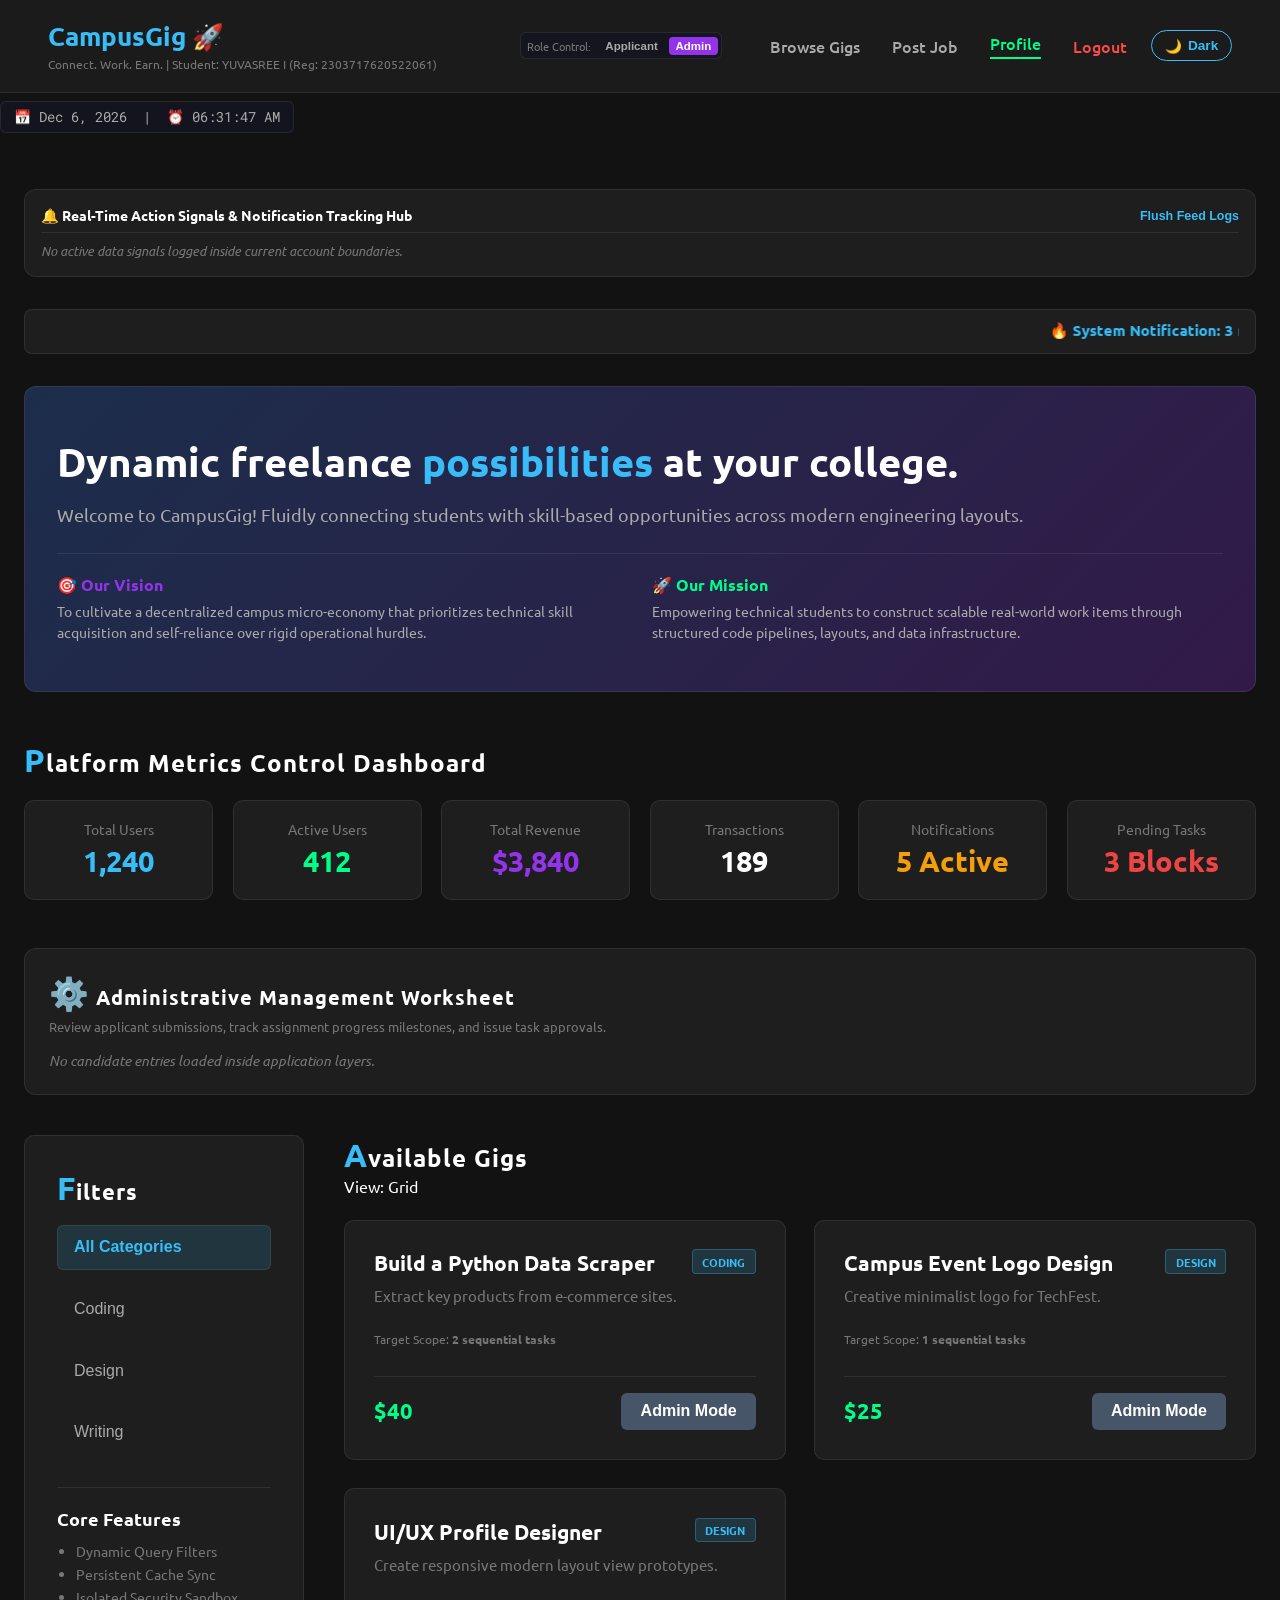
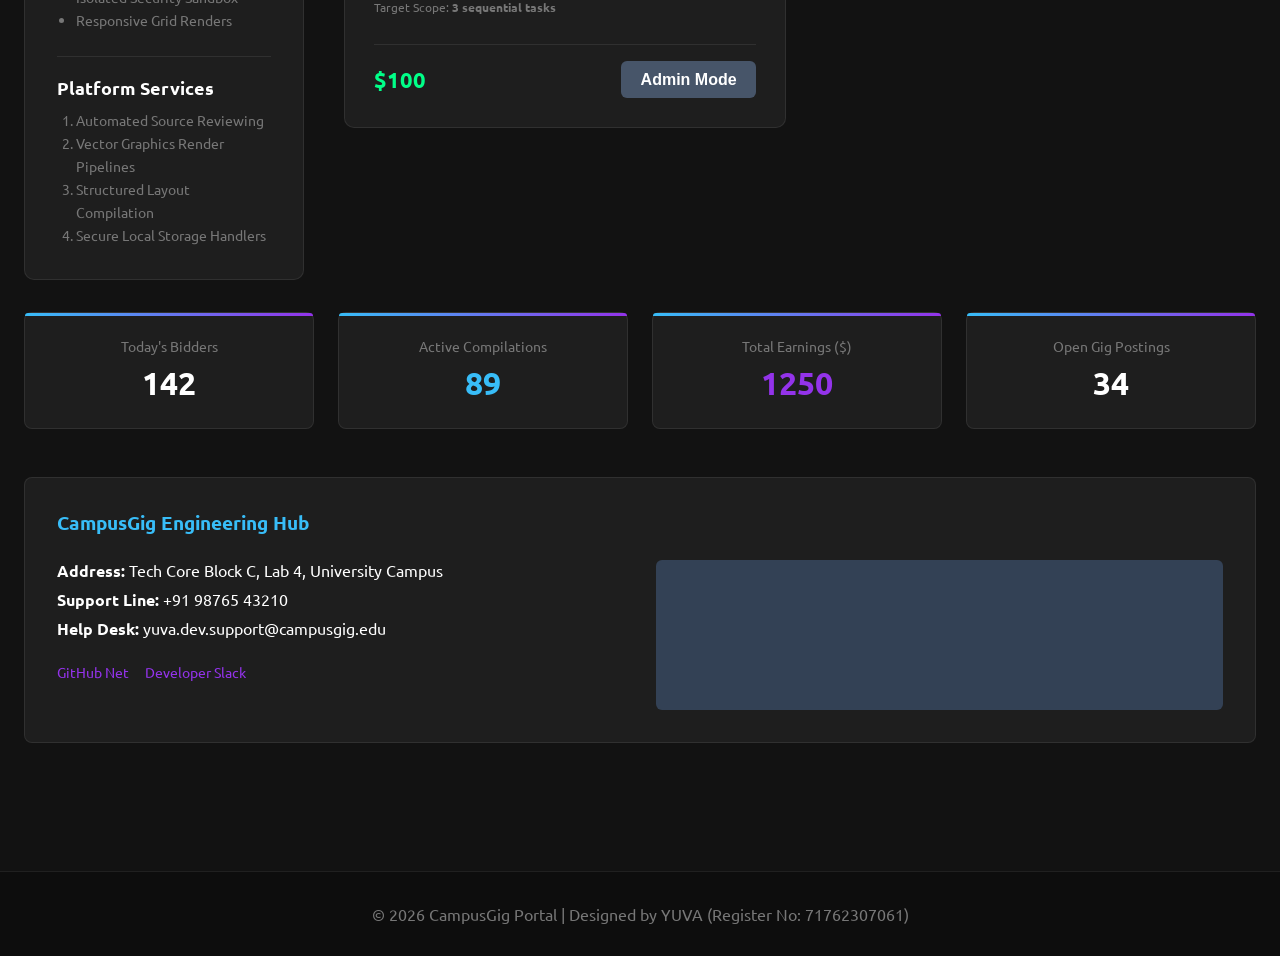
==== index.html @ d5aa12b4 "initail commit" ====
<!DOCTYPE html>
<html lang="en">
<head>
    <meta charset="UTF-8">
    <meta name="viewport" content="width=device-width, initial-scale=1.0">
    <title>CampusGig - Dynamic Freelance Hub</title>
    <link rel="stylesheet" href="style.css">
    <link href="https://fonts.googleapis.com/css2?family=Roboto+Mono:wght@400;700&family=Ubuntu:wght@500;700&display=swap" rel="stylesheet">
</head>
<body class="theme-dark">
    
    <header class="main-header glassmorphism">
        <div class="logo">
            CampusGig 🚀
            <span style="font-size: 0.75rem; display: block; color: var(--text-muted); font-weight: 400; margin-top: 0.2rem;">
                Connect. Work. Earn. | Student: YUVASREE I (Reg: 2303717620522061)
            </span>
        </div>
        <nav class="nav-links" style="display: flex; align-items: center;">
            <a href="index.html" id="navBrowse">Browse Gigs</a>
            <a href="my-gigs.html" id="navMyGigs">My Gigs</a>
            <a href="post-job.html" id="navPost">Post Job</a>
            <a href="profile.html" id="navProfile" class="active_page">Profile</a>
            <a href="#" onclick="processLogout()" style="color: #ff4a4a !important;">Logout</a>
            
            <button class="theme_toggle_btn" onclick="toggleSystemTheme()" aria-label="Toggle interface theme">
                <span id="themeIcon">🌙</span> <span id="themeText">Dark</span>
            </button>
        </nav>
    </header>
<div id="liveClockWidget" style="font-family: 'Roboto Mono', monospace; font-size: 0.85rem; color: var(--text-secondary); background: var(--input-bg); padding: 0.4rem 0.8rem; border-radius: 6px; border: 1px solid var(--border-color); display: inline-block; margin: 0.5rem 0;">
    📅 Loading system time...
</div>
    <main class="container">
        
        <div style="margin-bottom: 2rem; background: var(--card-bg); border: 1px solid var(--border-color); padding: 0.6rem 1rem; border-radius: 8px; box-shadow: var(--card-shadow);">
            <marquee behavior="scroll" direction="left" style="color: var(--highlight-blue); font-weight: 700; font-size: 0.95rem;">
                🔥 System Notification: 3 new Python Scraping micro-gigs deployed today! | Mandatory Profile configuration registration link extended for all active campus developers. | Work securely via persistent client storage tokens.
            </marquee>
        </div>

        <section class="banner animation_gradient_text" id="about-section">
            <h1>Dynamic freelance <span class="highlight_primary">possibilities</span> at your college.</h1>
            <p>Welcome to CampusGig! Fluidly connecting students with skill-based opportunities across modern engineering layouts.</p>
            
            <div style="margin-top: 1.8rem; display: grid; grid-template-columns: repeat(auto-fit, minmax(250px, 1fr)); gap: 1.5rem; border-top: 1px solid var(--border-color); padding-top: 1.2rem; text-align: left;">
                <div>
                    <h4 style="color: var(--highlight-purple); font-size: 1rem; margin-bottom: 0.4rem;">🎯 Our Vision</h4>
                    <p style="margin: 0; font-size: 0.88rem; color: var(--text-secondary); line-height: 1.5;">To cultivate a decentralized campus micro-economy that prioritizes technical skill acquisition and self-reliance over rigid operational hurdles.</p>
                </div>
                <div>
                    <h4 style="color: var(--highlight-green); font-size: 1rem; margin-bottom: 0.4rem;">🚀 Our Mission</h4>
                    <p style="margin: 0; font-size: 0.88rem; color: var(--text-secondary); line-height: 1.5;">Empowering technical students to construct scalable real-world work items through structured code pipelines, layouts, and data infrastructure.</p>
                </div>
            </div>
        </section>

        <section id="dashboard-section" style="margin-bottom: 3rem;">
            <h2 style="margin-bottom: 1.2rem; color: var(--text-primary); font-size: 1.5rem;">Platform Metrics Control Dashboard</h2>
            <div style="display: grid; grid-template-columns: repeat(auto-fit, minmax(160px, 1fr)); gap: 1.2rem;">
                <div style="background: var(--card-bg); border: 1px solid var(--border-color); padding: 1.2rem; border-radius: 10px; text-align: center; box-shadow: var(--card-shadow);">
                    <div style="font-size: 0.85rem; color: var(--text-muted); margin-bottom: 0.3rem;">Total Users</div>
                    <div style="font-size: 1.8rem; font-weight: bold; color: var(--highlight-blue);">1,240</div>
                </div>
                <div style="background: var(--card-bg); border: 1px solid var(--border-color); padding: 1.2rem; border-radius: 10px; text-align: center; box-shadow: var(--card-shadow);">
                    <div style="font-size: 0.85rem; color: var(--text-muted); margin-bottom: 0.3rem;">Active Users</div>
                    <div style="font-size: 1.8rem; font-weight: bold; color: var(--highlight-green);">412</div>
                </div>
                <div style="background: var(--card-bg); border: 1px solid var(--border-color); padding: 1.2rem; border-radius: 10px; text-align: center; box-shadow: var(--card-shadow);">
                    <div style="font-size: 0.85rem; color: var(--text-muted); margin-bottom: 0.3rem;">Total Revenue</div>
                    <div style="font-size: 1.8rem; font-weight: bold; color: var(--highlight-purple);">$3,840</div>
                </div>
                <div style="background: var(--card-bg); border: 1px solid var(--border-color); padding: 1.2rem; border-radius: 10px; text-align: center; box-shadow: var(--card-shadow);">
                    <div style="font-size: 0.85rem; color: var(--text-muted); margin-bottom: 0.3rem;">Transactions</div>
                    <div style="font-size: 1.8rem; font-weight: bold; color: var(--text-primary);">189</div>
                </div>
                <div style="background: var(--card-bg); border: 1px solid var(--border-color); padding: 1.2rem; border-radius: 10px; text-align: center; box-shadow: var(--card-shadow);">
                    <div style="font-size: 0.85rem; color: var(--text-muted); margin-bottom: 0.3rem;">Notifications</div>
                    <div style="font-size: 1.8rem; font-weight: bold; color: #f59e0b;">5 Active</div>
                </div>
                <div style="background: var(--card-bg); border: 1px solid var(--border-color); padding: 1.2rem; border-radius: 10px; text-align: center; box-shadow: var(--card-shadow);">
                    <div style="font-size: 0.85rem; color: var(--text-muted); margin-bottom: 0.3rem;">Pending Tasks</div>
                    <div style="font-size: 1.8rem; font-weight: bold; color: #ef4444;">3 Blocks</div>
                </div>
            </div>
        </section>

        <div class="main_content_area">
            <aside class="sidebar_filters glassmorphism">
                <h2>Filters</h2>
                <div class="filter_tags">
                    <button class="filter_btn active_filter" onclick="filterCategory('All')">All Categories</button>
                    <button class="filter_btn" onclick="filterCategory('Coding')">Coding</button>
                    <button class="filter_btn" onclick="filterCategory('Design')">Design</button>
                    <button class="filter_btn" onclick="filterCategory('Writing')">Writing</button>
                </div>

                <div style="margin-top: 2rem; border-top: 1px solid var(--border-color); padding-top: 1.2rem;">
                    <h3 style="color: var(--text-primary); font-size: 1.1rem; margin-bottom: 0.6rem;">Core Features</h3>
                    <ul style="color: var(--text-muted); padding-left: 1.2rem; font-size: 0.9rem; line-height: 1.6;">
                        <li>Dynamic Query Filters</li>
                        <li>Persistent Cache Sync</li>
                        <li>Isolated Security Sandbox</li>
                        <li>Responsive Grid Renders</li>
                    </ul>
                </div>

                <div style="margin-top: 1.5rem; border-top: 1px solid var(--border-color); padding-top: 1.2rem;">
                    <h3 style="color: var(--text-primary); font-size: 1.1rem; margin-bottom: 0.6rem;">Platform Services</h3>
                    <ol style="color: var(--text-muted); padding-left: 1.2rem; font-size: 0.9rem; line-height: 1.6;">
                        <li>Automated Source Reviewing</li>
                        <li>Vector Graphics Render Pipelines</li>
                        <li>Structured Layout Compilation</li>
                        <li>Secure Local Storage Handlers</li>
                    </ol>
                </div>
            </aside>

            <section class="gig_grid_container">
                <div class="gig_grid_header">
                    <h2>Available Gigs</h2>
                    <span class="view_options">View: Grid</span>
                </div>

                <div class="gig_grid" id="liveFeedContainer">
                    <div class="gig_card card_animation_on_hover">
                        <h3>Build a Python Data Scraper</h3>
                        <p class="gig_desc">Extract key products from e-commerce sites.</p>
                        <div class="skill_tags">
                            <span>Python</span>
                            <span>Data</span>
                        </div>
                        <div class="gig_footer">
                            <span class="budget">$40</span>
                            <button class="apply_btn" onclick="applyGig('Python Scraper')">Apply</button>
                        </div>
                    </div>

                    <div class="gig_card card_animation_on_hover">
                        <h3>Campus Event Logo Design</h3>
                        <p class="gig_desc">Creative minimalist logo for TechFest.</p>
                        <div class="skill_tags">
                            <span>Logo Design</span>
                            <span>Figma</span>
                        </div>
                        <div class="gig_footer">
                            <span class="budget">$25</span>
                            <button class="apply_btn" onclick="applyGig('Event Logo')">Apply</button>
                        </div>
                    </div>
                </div>
            </section>
        </div>
<!-- --- UPDATED REQUIREMENT 5: ROLE-ADAPTIVE STATISTICS VIEW MATRIX --- -->
<section class="stats-grid" id="statisticsDisplayGrid" style="display: grid; grid-template-columns: repeat(auto-fit, minmax(200px, 1fr)); gap: 1.5rem; margin: 2rem 0;">
    <div class="stats-card" style="position: relative; background: var(--card-bg); padding: var(--spacing-box); border: 1px solid var(--border-color); border-radius: 8px; text-align: center;">
        <p style="color: var(--text-muted); font-size: 0.9rem; margin: 0;">Today's Bidders</p>
        <h3 class="counter-metric" data-target="142" style="font-size: 2rem; color: var(--text-primary); margin: 0.5rem 0 0 0;">0</h3>
    </div>
    <div class="stats-card" style="position: relative; background: var(--card-bg); padding: var(--spacing-box); border: 1px solid var(--border-color); border-radius: 8px; text-align: center;">
        <p style="color: var(--text-muted); font-size: 0.9rem; margin: 0;">Active Compilations</p>
        <h3 class="counter-metric" data-target="89" style="font-size: 2rem; color: var(--highlight-blue); margin: 0.5rem 0 0 0;">0</h3>
    </div>
    <!-- 💡 ADDED ID MARKER FOR ROLE-BASED VISIBILITY FILTERING -->
    <div class="stats-card" id="earningsCard" style="position: relative; background: var(--card-bg); padding: var(--spacing-box); border: 1px solid var(--border-color); border-radius: 8px; text-align: center;">
        <p style="color: var(--text-muted); font-size: 0.9rem; margin: 0;">Total Earnings ($)</p>
        <h3 class="counter-metric" data-target="1250" style="font-size: 2rem; color: var(--highlight-purple); margin: 0.5rem 0 0 0;">0</h3>
    </div>
    <div class="stats-card" style="position: relative; background: var(--card-bg); padding: var(--spacing-box); border: 1px solid var(--border-color); border-radius: 8px; text-align: center;">
        <p style="color: var(--text-muted); font-size: 0.9rem; margin: 0;">Open Gig Postings</p>
        <h3 class="counter-metric" data-target="34" style="font-size: 2rem; color: var(--text-primary); margin: 0.5rem 0 0 0;">0</h3>
    </div>
</section>
<section class="contact-section" style="margin-top: 3rem; padding: 2rem; background: var(--card-bg); border: 1px solid var(--border-color); border-radius: 8px;">
    <h3 style="color: var(--highlight-blue); margin-bottom: 1.5rem;">CampusGig Engineering Hub</h3>
    <div style="display: grid; grid-template-columns: 1fr 1fr; gap: 2rem; min-width: 280px;">
        <div>
            <p style="color: var(--text-main); margin: 0 0 0.5rem 0;"><strong>Address:</strong> Tech Core Block C, Lab 4, University Campus</p>
            <p style="color: var(--text-main); margin: 0 0 0.5rem 0;"><strong>Support Line:</strong> +91 98765 43210</p>
            <p style="color: var(--text-main); margin: 0 0 1.5rem 0;"><strong>Help Desk:</strong> yuva.dev.support@campusgig.edu</p>
            <div style="display: flex; gap: 1rem;">
                <a href="#" style="color: var(--highlight-purple); text-decoration: none; font-size: 0.9rem;">GitHub Net</a>
                <a href="#" style="color: var(--highlight-purple); text-decoration: none; font-size: 0.9rem;">Developer Slack</a>
            </div>
        </div>
        <div>
            <!-- Google Maps Static/Interactive Reference Container Frame -->
            <div style="width: 100%; height: 150px; background: #334155; border-radius: 6px; overflow: hidden; position: relative;">
                <iframe src="https://www.google.com/maps/embed?pb=!1m18!1m12!1m3!1d3886.8415797378775!2d80.2185!3d13.0475!2m3!1f0!2f0!3f0!3m2!1i1024!2i768!4f13.1!3m3!1m2!1s0x0%3A0x0!2zMTPCsDAyJzUxLjAiTiA4MMKwMTMnMDYuNiJF!5e0!3m2!1sen!2sin!4v1625000000000!5m2!1sen!2sin" 
                        width="100%" height="100%" style="border:0;" allowfullscreen="" loading="lazy"></iframe>
            </div>
        </div>
    </div>
</section>

<!-- --- REQUIREMENT 16: SCROLL TO TOP UI ANCHOR --- -->
<button id="scrollToTopBtn" style="position: fixed; bottom: 2rem; right: 2rem; width: 45px; height: 45px; border-radius: 50%; background: linear-gradient(135deg, var(--highlight-blue), var(--highlight-purple)); color: #ffffff; border: none; font-size: 1.2rem; cursor: pointer; display: none; align-items: center; justify-content: center; box-shadow: 0 4px 12px rgba(0,0,0,0.4); z-index: 1000; transition: transform 0.2s;">
    ↑
</button>
    </main>

    <footer class="main-footer">
        <p>&copy; 2026 CampusGig Portal | Designed by YUVA (Register No: 71762307061)</p>
    </footer>

    <script src="script.js"></script>
</body>
</html>
---- style.css ----
/* ==========================================================================
   CampusGig Dynamic Adaptive Theme Variables & Core Architecture
   ========================================================================== */

/* --- REQUIREMENT 21: GLOBAL CSS VARIABLES (:root) --- */
/* 1. Enhanced Dark Mode Theme Token Designations */
.theme-dark {
    --primary-bg: #121212;
    --card-bg: #1e1e1e;
    --text-primary: #ffffff;
    --text-secondary: #aaaaaa;
    --text-muted: #777777;
    --border-color: rgba(255, 255, 255, 0.08);
    --glass-bg: rgba(30, 30, 30, 0.8);
    --input-bg: rgba(20, 22, 32, 0.9);
    --highlight-blue: #38bdf8;
    --highlight-green: #00ff88;
    --highlight-purple: #9333ea;
    --banner-gradient: linear-gradient(135deg, rgba(59, 130, 246, 0.25) 0%, rgba(147, 51, 234, 0.25) 100%);
    --footer-bg: #0d0d0d;
    --card-shadow: none;
    --spacing-box: 1.5rem;
}

/* 2. Premium High-Contrast Light Mode Theme Token Designations */
.theme-light {
    --primary-bg: #f8fafc;         
    --card-bg: #ffffff;           
    --text-primary: #0f172a;       
    --text-secondary: #334155;     
    --text-muted: #64748b;         
    --border-color: #e2e8f0;       
    --glass-bg: rgba(255, 255, 255, 0.85); 
    --input-bg: #f1f5f9;           
    --highlight-blue: #0284c7;     
    --highlight-green: #16a34a;    
    --highlight-purple: #7c3aed;   
    --banner-gradient: linear-gradient(135deg, #eff6ff 0%, #f5f3ff 100%); 
    --footer-bg: #e2e8f0;          
    --card-shadow: 0 4px 6px -1px rgba(0, 0, 0, 0.05), 0 2px 4px -2px rgba(0, 0, 0, 0.05); 
    --spacing-box: 1.5rem;
}

/* --- REQUIREMENT 25: CSS PSEUDO-ELEMENTS --- */

/* Theme Accent Capture Selection */
::selection {
    background-color: var(--highlight-purple);
    color: #ffffff;
}

/* Typographic Cap & Line Adjustments for Primary Dashboard Headers */
.container h2::first-letter {
    font-size: 2rem;
    color: var(--highlight-blue);
    font-weight: bold;
}

.container h2::first-line {
    letter-spacing: 1px;
}

/* System Stability Badge Anchor using Before Element */
.status_column::before {
    content: "⚡ WORKSPACE STABLE";
    display: block;
    font-size: 0.7rem;
    color: var(--highlight-blue);
    margin-bottom: 0.5rem;
    opacity: 0.6;
    font-weight: 700;
}

/* Accent Design Bars applied directly to Custom Display Panels */
.stats-card::after {
    content: "";
    position: absolute;
    top: 0;
    left: 0;
    width: 100%;
    height: 3px;
    background: linear-gradient(90deg, var(--highlight-blue), var(--highlight-purple));
    border-top-left-radius: 8px;
    border-top-right-radius: 8px;
}

/* --- REQUIREMENT 32: PURE CSS TOOLTIP UTILITY MATRIX --- */
[data-tooltip] {
    position: relative;
    cursor: pointer;
}

[data-tooltip]::before {
    content: attr(data-tooltip);
    position: absolute;
    bottom: 125%;
    left: 50%;
    transform: translateX(-50%) scale(0.9);
    padding: 0.4rem 0.8rem;
    background: #1e293b;
    color: #ffffff;
    font-size: 0.75rem;
    border: 1px solid var(--border-color);
    border-radius: 4px;
    white-space: nowrap;
    opacity: 0;
    visibility: hidden;
    transition: all 0.2s ease-in-out;
    z-index: 100;
    box-shadow: 0 4px 12px rgba(0, 0, 0, 0.5);
    font-weight: 400;
}

[data-tooltip]:hover::before {
    opacity: 1;
    visibility: visible;
    transform: translateX(-50%) scale(1);
}

/* ==========================================================================
   Reset & Base Global Wireframes
   ========================================================================== */
* {
    margin: 0;
    padding: 0;
    box-sizing: border-box;
    transition: background 0.25s ease, background-color 0.25s ease, color 0.25s ease, border-color 0.25s ease, box-shadow 0.25s ease;
}

body {
    background-color: var(--primary-bg);
    color: var(--text-primary);
    font-family: 'Ubuntu', sans-serif;
    overflow-x: hidden;
}

/* --- THEME TOGGLE SWITCH BUTTON STYLING --- */
.theme_toggle_btn {
    background: transparent;
    border: 1px solid var(--highlight-blue);
    color: var(--highlight-blue);
    padding: 0.4rem 0.8rem;
    border-radius: 20px;
    cursor: pointer;
    font-weight: 700;
    font-size: 0.85rem;
    display: flex;
    align-items: center;
    gap: 0.4rem;
    margin-left: 1.5rem;
    transition: all 0.2s ease;
}

.theme_toggle_btn:hover {
    background: var(--highlight-blue);
    color: #ffffff;
    box-shadow: 0 0 10px rgba(56, 189, 248, 0.4);
}

/* Glassmorphism Navigation Header */
.main-header {
    background: var(--glass-bg);
    backdrop-filter: blur(10px);
    -webkit-backdrop-filter: blur(10px);
    border-bottom: 1px solid var(--border-color);
    display: flex;
    justify-content: space-between;
    align-items: center;
    padding: 1.2rem 3rem;
    position: sticky;
    top: 0;
    z-index: 1000;
}

.logo {
    font-size: 1.6rem;
    font-weight: 700;
    color: var(--highlight-blue);
    animation: logo_entrance 0.8s ease-out;
}

.nav-links {
    display: flex;
    align-items: center;
}

.nav-links a {
    color: var(--text-secondary);
    text-decoration: none;
    margin-left: 2rem;
    font-weight: 500;
    transition: color 0.3s ease;
}

.nav-links a:hover, .nav-links a.active_page {
    color: var(--highlight-green);
    border-bottom: 2px solid var(--highlight-green);
    padding-bottom: 3px;
}

/* Container Frameworks */
.container {
    max-width: 1300px;
    margin: 0 auto;
    padding: 3rem 1.5rem;
}

/* Platform Promotional Welcome Banner */
.banner {
    background: var(--banner-gradient);
    border: 1px solid var(--border-color);
    padding: 3rem 2rem;
    border-radius: 12px;
    margin-bottom: 3rem;
    animation: welcome_fade 1s ease;
}

@keyframes welcome_fade {
    from { opacity: 0; transform: translateY(-20px); }
    to { opacity: 1; transform: translateY(0); }
}

.animation_gradient_text h1 {
    font-size: 2.5rem;
    color: var(--text-primary);
}

.highlight_primary {
    color: var(--highlight-blue);
    font-weight: 700;
}

.banner p {
    color: var(--text-secondary) !important;
    margin-top: 1rem;
    font-size: 1.1rem;
}

/* Main Adaptive Workspace Configurations */
.main_content_area {
    display: grid;
    grid-template-columns: 280px 1fr;
    gap: 2.5rem;
}

.sidebar_filters {
    background: var(--card-bg);
    border: 1px solid var(--border-color);
    padding: 2rem;
    border-radius: 10px;
    box-shadow: var(--card-shadow);
}

.sidebar_filters h2 {
    color: var(--text-primary);
    font-size: 1.4rem;
    margin-bottom: 0.5rem;
}

.filter_tags button {
    display: block;
    width: 100%;
    text-align: left;
    background: none;
    border: 1px solid transparent;
    color: var(--text-secondary);
    padding: 0.8rem 1rem;
    margin-top: 1rem;
    cursor: pointer;
    font-size: 1rem;
    border-radius: 6px;
    transition: all 0.3s ease;
}

.filter_tags button.active_filter, .filter_tags button:hover {
    background-color: rgba(56, 189, 248, 0.15);
    color: var(--highlight-blue);
    border-color: var(--border-color);
    font-weight: bold;
}

/* Responsive Adaptive Dashboard Components */
.gig_grid {
    display: grid;
    grid-template-columns: repeat(auto-fill, minmax(350px, 1fr));
    gap: 1.8rem;
    margin-top: 1.5rem;
}

.gig_card {
    background-color: var(--card-bg);
    border: 1px solid var(--border-color);
    border-radius: 10px;
    padding: 1.8rem;
    position: relative;
    overflow: hidden;
    box-shadow: var(--card-shadow);
    transition: transform 0.4s ease, box-shadow 0.4s ease, border-color 0.4s ease;
}

.card_animation_on_hover:hover {
    transform: translateY(-8px) scale(1.02);
    box-shadow: 0 12px 25px rgba(0, 0, 0, 0.15), 0 4px 10px rgba(56, 189, 248, 0.1);
    border-color: var(--highlight-blue);
}

.gig_card h3 {
    font-size: 1.3rem;
    color: var(--text-primary);
    margin-bottom: 0.8rem;
}

.gig_desc {
    color: var(--text-muted);
    font-size: 0.95rem;
    margin-bottom: 1.5rem;
    line-height: 1.4;
}

.skill_tags span {
    background-color: rgba(22, 163, 74, 0.1);
    color: var(--highlight-green);
    font-size: 0.8rem;
    padding: 0.3rem 0.7rem;
    border-radius: 4px;
    margin-right: 0.6rem;
    font-weight: 700;
}

.gig_footer {
    display: flex;
    justify-content: space-between;
    align-items: center;
    margin-top: 1.8rem;
    border-top: 1px solid var(--border-color);
    padding-top: 1rem;
}

.budget {
    font-size: 1.4rem;
    font-weight: 700;
    color: var(--highlight-green);
}

.apply_btn {
    background: linear-gradient(135deg, var(--highlight-blue), var(--highlight-purple));
    color: white;
    border: none;
    padding: 0.6rem 1.2rem;
    border-radius: 6px;
    cursor: pointer;
    font-weight: 700;
    font-size: 1rem;
    transition: transform 0.2s ease, opacity 0.3s ease;
}

.apply_btn:hover {
    transform: scale(1.05);
    opacity: 0.95;
}

/* Animations Base */
@keyframes logo_entrance {
    from { opacity: 0; transform: translateX(-30px); }
    to { opacity: 1; transform: translateX(0); }
}

.main-footer {
    text-align: center;
    padding: 2rem;
    color: var(--text-muted);
    background-color: var(--footer-bg);
    border-top: 1px solid var(--border-color);
    margin-top: 5rem;
}

/* ==========================================================================
   CampusGig Supplementary Interactive Controls Framework
   ========================================================================== */

/* Profile Custom Display Arrays */
.content_wrapper {
    display: grid;
    grid-template-columns: 1fr;
    max-width: 800px;
    margin: 0 auto;
    background: var(--card-bg);
    border: 1px solid var(--border-color);
    padding: 2.5rem;
    border-radius: 12px;
    box-shadow: var(--card-shadow);
}

.form_group {
    margin-bottom: 1.5rem;
}

.form_group label {
    display: block;
    color: var(--text-secondary);
    margin-bottom: 0.5rem;
    font-size: 0.95rem;
    font-weight: 500;
}

.form_group input, 
.form_group textarea, 
.form_group select {
    width: 100%;
    background-color: var(--input-bg);
    border: 1px solid var(--border-color);
    color: var(--text-primary);
    padding: 0.8rem 1rem;
    border-radius: 6px;
    font-family: inherit;
    font-size: 1rem;
    outline: none;
    transition: border-color 0.3s ease, box-shadow 0.3s ease;
}

.form_group input:focus, 
.form_group textarea:focus,
.form_group select:focus {
    border-color: var(--highlight-blue);
    box-shadow: 0 0 8px rgba(56, 189, 248, 0.2);
}

.form_row {
    display: grid;
    grid-template-columns: 1fr 1fr;
    gap: 1.5rem;
}

/* Editable Workspace Feedback System */
.editable_notice_board {
    background: linear-gradient(135deg, rgba(147, 51, 234, 0.08), rgba(56, 189, 248, 0.08));
    border: 1px dashed var(--highlight-purple);
    padding: 1rem;
    border-radius: 8px;
    margin-bottom: 2rem;
    color: var(--text-primary);
    font-size: 0.9rem;
    cursor: pointer;
    transition: background 0.3s ease;
}

.editable_notice_board:focus {
    outline: none;
    background: rgba(147, 51, 234, 0.12);
    border-style: solid;
}

#editableFeedbackArea:focus {
    border: 1px solid var(--highlight-blue) !important;
    box-shadow: 0 0 8px rgba(0, 240, 255, 0.2);
}

/* Drag & Drop Dynamic Viewport Containers */
.drop_zone_canvas {
    border: 2px dashed var(--highlight-blue);
    background-color: var(--input-bg);
    border-radius: 8px;
    padding: 2.5rem;
    text-align: center;
    cursor: pointer;
    margin-top: 1rem;
    transition: background-color 0.3s ease, border-color 0.3s ease;
    pointer-events: auto !important;
}

.drop_zone_canvas.drag_over_active {
    background-color: rgba(22, 163, 74, 0.1);
    border-color: var(--highlight-green);
}

.drop_zone_canvas p {
    color: var(--text-secondary);
    font-size: 0.95rem;
}

.drop_zone_canvas .icon_indicator {
    font-size: 2rem;
    margin-bottom: 0.5rem;
    display: block;
}

.status_column {
    background-color: var(--input-bg);
    border-radius: 8px;
    padding: 1.5rem;
    border: 1px solid var(--border-color);
}

.status_badge {
    display: inline-block;
    padding: 0.25rem 0.6rem;
    font-size: 0.75rem;
    font-weight: 700;
    border-radius: 4px;
    margin-bottom: 1rem;
    text-transform: uppercase;
}

.badge_progress { background: rgba(56, 189, 248, 0.15); color: var(--highlight-blue); }
.badge_completed { background: rgba(22, 163, 74, 0.15); color: var(--highlight-green); }

.profile_avatar_meta {
    text-align: center;
    margin-bottom: 2.5rem;
    color: var(--text-primary);
}

.profile_avatar_meta h2, .profile_avatar_meta p, .profile_avatar_meta h3 {
    color: var(--text-primary);
    margin-bottom: 0.3rem;
}

.profile_avatar_meta p {
    color: var(--highlight-blue);
    font-weight: 700;
}

.avatar_placeholder {
    width: 100px;
    height: 100px;
    background: linear-gradient(135deg, var(--highlight-blue), var(--highlight-purple));
    color: #ffffff;
    border-radius: 50%;
    margin: 0 auto 1rem auto;
    display: flex;
    align-items: center;
    justify-content: center;
    font-size: 2.5rem;
    font-weight: bold;
    box-shadow: 0 4px 15px rgba(147, 51, 234, 0.3);
}

/* Authentication Layout Wrappers */
.auth_container {
    max-width: 450px;
    margin: 5rem auto;
    background: var(--card-bg);
    border: 1px solid var(--border-color);
    padding: 3rem 2.5rem;
    border-radius: 12px;
    box-shadow: var(--card-shadow);
    animation: welcome_fade 0.6s cubic-bezier(0.16, 1, 0.3, 1);
}

.auth_container h2, .auth_container label {
    color: var(--text-primary);
}

.auth_toggle {
    display: flex;
    justify-content: space-around;
    margin-bottom: 2rem;
    border-bottom: 1px solid var(--border-color);
    padding-bottom: 0.5rem;
}

.auth_toggle span {
    cursor: pointer;
    color: var(--text-secondary);
    font-weight: 700;
    font-size: 1.1rem;
    transition: color 0.3s;
}

.auth_toggle span.active_tab {
    color: var(--highlight-blue);
}

.checkbox_row {
    display: flex;
    align-items: center;
    gap: 0.5rem;
    margin-bottom: 1.5rem;
    color: var(--text-secondary);
    font-size: 0.9rem;
}

.checkbox_row input {
    width: auto !important;
    cursor: pointer;
}

.hidden {
    display: none !important;
}
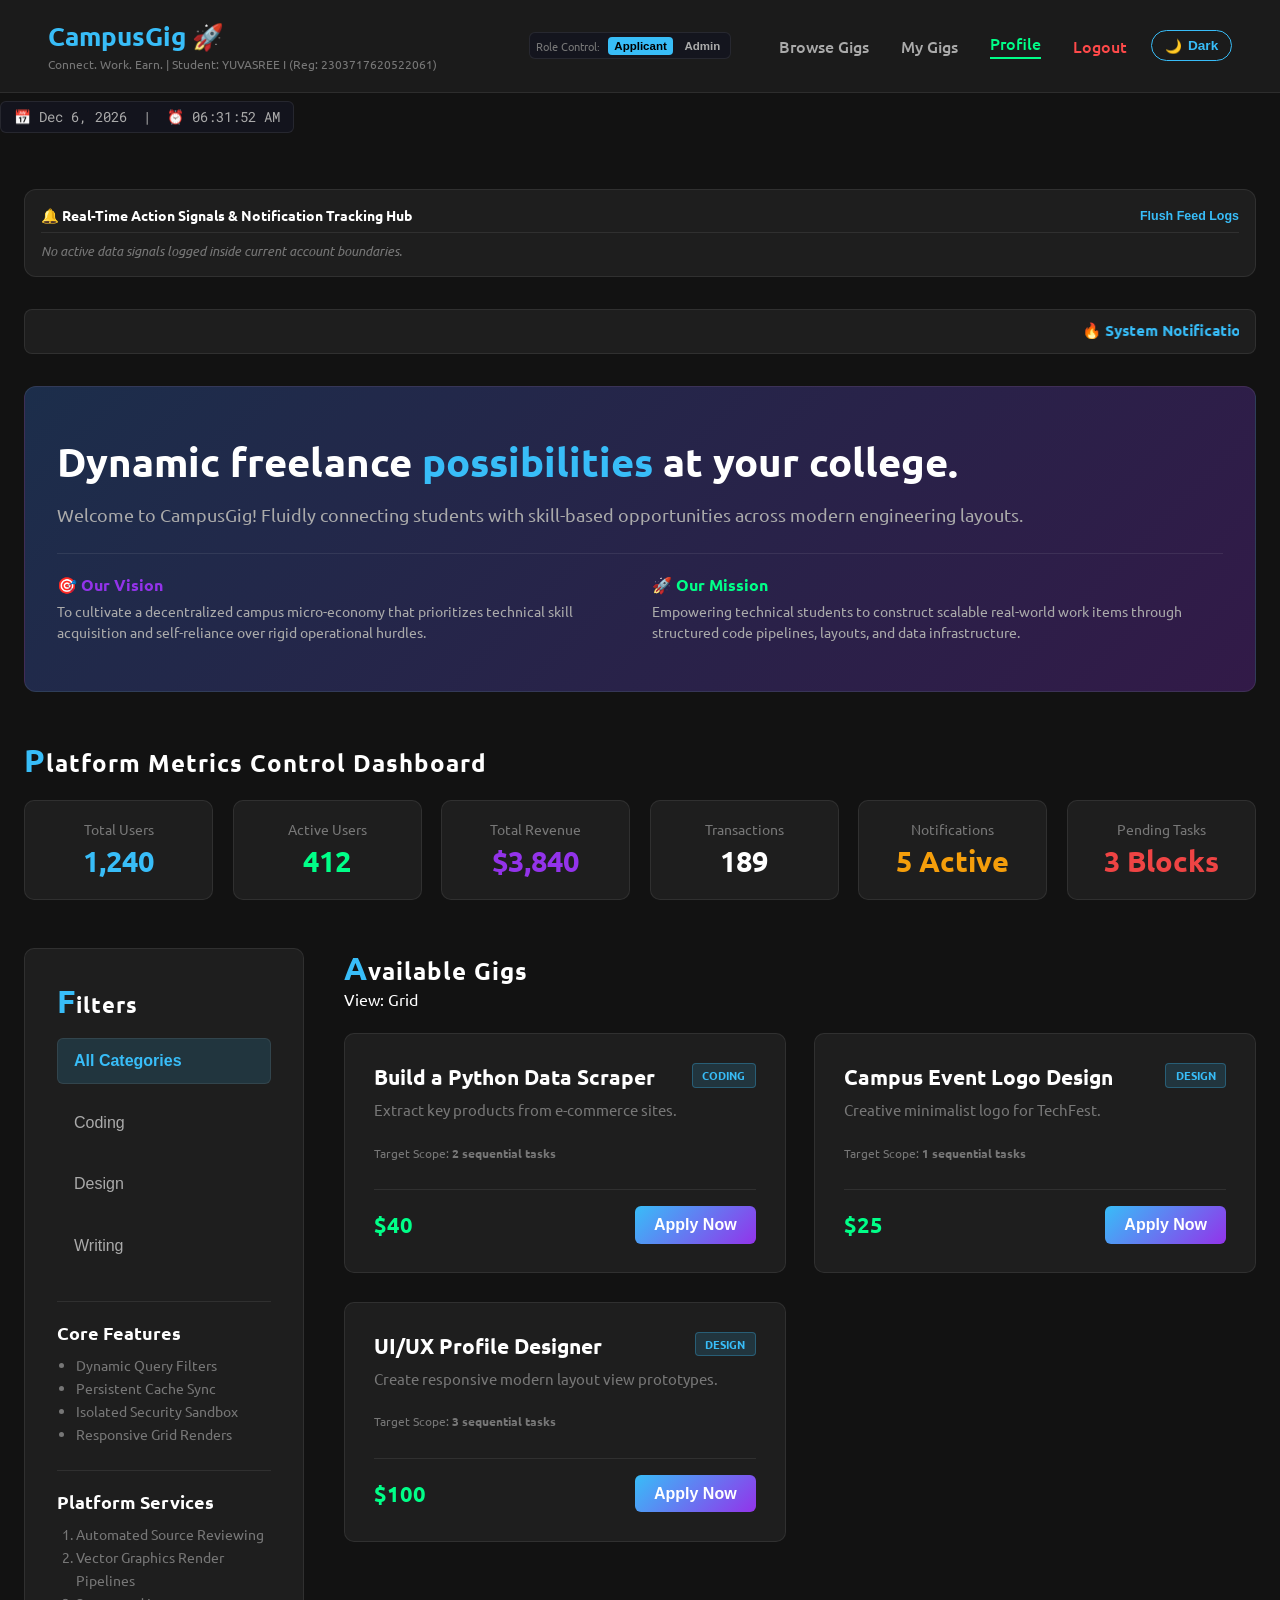
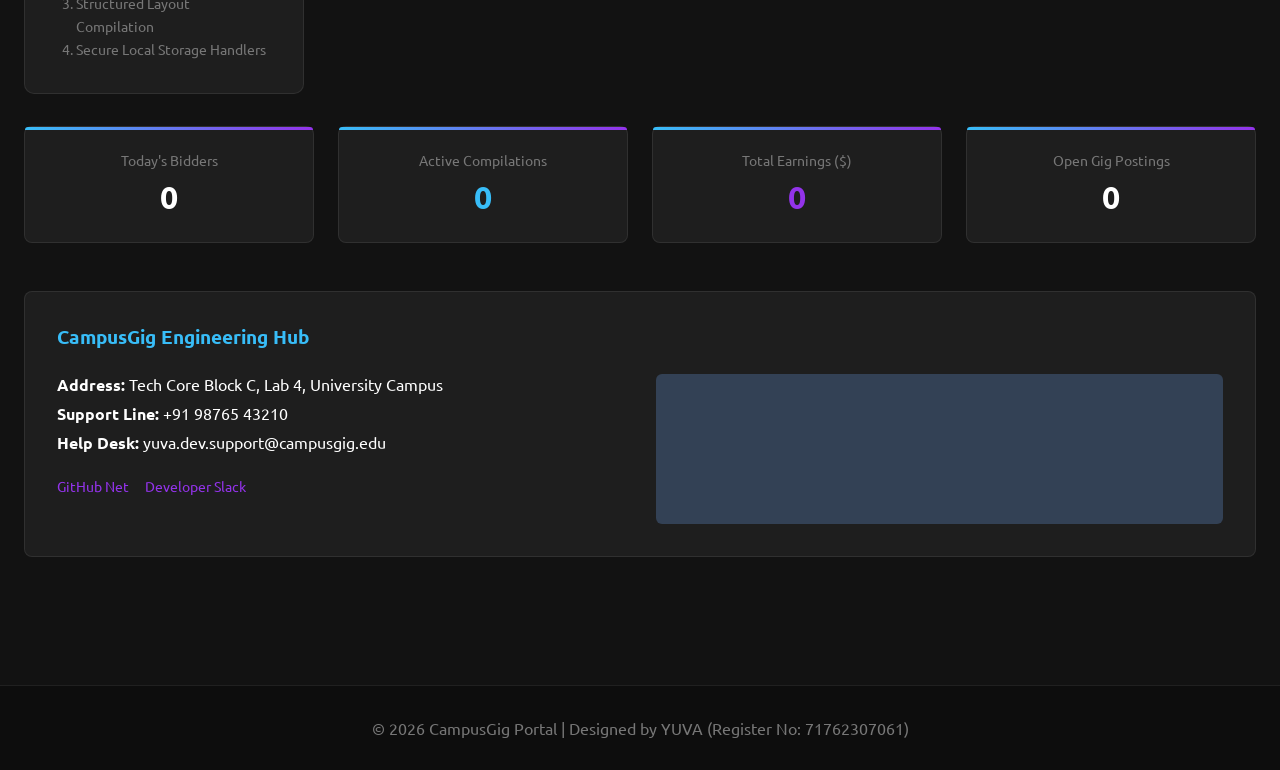
==== commit a5cbe9d3: "initail commit" ====
--- a/index.html
+++ b/index.html
@@ -28,9 +28,11 @@
             </button>
         </nav>
     </header>
-<div id="liveClockWidget" style="font-family: 'Roboto Mono', monospace; font-size: 0.85rem; color: var(--text-secondary); background: var(--input-bg); padding: 0.4rem 0.8rem; border-radius: 6px; border: 1px solid var(--border-color); display: inline-block; margin: 0.5rem 0;">
-    📅 Loading system time...
-</div>
+
+    <div id="liveClockWidget" style="font-family: 'Roboto Mono', monospace; font-size: 0.85rem; color: var(--text-secondary); background: var(--input-bg); padding: 0.4rem 0.8rem; border-radius: 6px; border: 1px solid var(--border-color); display: inline-block; margin: 0.5rem 0;">
+        📅 Loading system time...
+    </div>
+
     <main class="container">
         
         <div style="margin-bottom: 2rem; background: var(--card-bg); border: 1px solid var(--border-color); padding: 0.6rem 1rem; border-radius: 8px; box-shadow: var(--card-shadow);">
@@ -55,6 +57,7 @@
             </div>
         </section>
 
+        <!-- Platform Metrics Control Dashboard Area -->
         <section id="dashboard-section" style="margin-bottom: 3rem;">
             <h2 style="margin-bottom: 1.2rem; color: var(--text-primary); font-size: 1.5rem;">Platform Metrics Control Dashboard</h2>
             <div style="display: grid; grid-template-columns: repeat(auto-fit, minmax(160px, 1fr)); gap: 1.2rem;">
@@ -123,6 +126,7 @@
                 </div>
 
                 <div class="gig_grid" id="liveFeedContainer">
+                    <!-- Dynamic client data overrides placeholders during system setup execution -->
                     <div class="gig_card card_animation_on_hover">
                         <h3>Build a Python Data Scraper</h3>
                         <p class="gig_desc">Extract key products from e-commerce sites.</p>
@@ -135,68 +139,57 @@
                             <button class="apply_btn" onclick="applyGig('Python Scraper')">Apply</button>
                         </div>
                     </div>
-
-                    <div class="gig_card card_animation_on_hover">
-                        <h3>Campus Event Logo Design</h3>
-                        <p class="gig_desc">Creative minimalist logo for TechFest.</p>
-                        <div class="skill_tags">
-                            <span>Logo Design</span>
-                            <span>Figma</span>
-                        </div>
-                        <div class="gig_footer">
-                            <span class="budget">$25</span>
-                            <button class="apply_btn" onclick="applyGig('Event Logo')">Apply</button>
-                        </div>
-                    </div>
                 </div>
             </section>
         </div>
-<!-- --- UPDATED REQUIREMENT 5: ROLE-ADAPTIVE STATISTICS VIEW MATRIX --- -->
-<section class="stats-grid" id="statisticsDisplayGrid" style="display: grid; grid-template-columns: repeat(auto-fit, minmax(200px, 1fr)); gap: 1.5rem; margin: 2rem 0;">
-    <div class="stats-card" style="position: relative; background: var(--card-bg); padding: var(--spacing-box); border: 1px solid var(--border-color); border-radius: 8px; text-align: center;">
-        <p style="color: var(--text-muted); font-size: 0.9rem; margin: 0;">Today's Bidders</p>
-        <h3 class="counter-metric" data-target="142" style="font-size: 2rem; color: var(--text-primary); margin: 0.5rem 0 0 0;">0</h3>
-    </div>
-    <div class="stats-card" style="position: relative; background: var(--card-bg); padding: var(--spacing-box); border: 1px solid var(--border-color); border-radius: 8px; text-align: center;">
-        <p style="color: var(--text-muted); font-size: 0.9rem; margin: 0;">Active Compilations</p>
-        <h3 class="counter-metric" data-target="89" style="font-size: 2rem; color: var(--highlight-blue); margin: 0.5rem 0 0 0;">0</h3>
-    </div>
-    <!-- 💡 ADDED ID MARKER FOR ROLE-BASED VISIBILITY FILTERING -->
-    <div class="stats-card" id="earningsCard" style="position: relative; background: var(--card-bg); padding: var(--spacing-box); border: 1px solid var(--border-color); border-radius: 8px; text-align: center;">
-        <p style="color: var(--text-muted); font-size: 0.9rem; margin: 0;">Total Earnings ($)</p>
-        <h3 class="counter-metric" data-target="1250" style="font-size: 2rem; color: var(--highlight-purple); margin: 0.5rem 0 0 0;">0</h3>
-    </div>
-    <div class="stats-card" style="position: relative; background: var(--card-bg); padding: var(--spacing-box); border: 1px solid var(--border-color); border-radius: 8px; text-align: center;">
-        <p style="color: var(--text-muted); font-size: 0.9rem; margin: 0;">Open Gig Postings</p>
-        <h3 class="counter-metric" data-target="34" style="font-size: 2rem; color: var(--text-primary); margin: 0.5rem 0 0 0;">0</h3>
-    </div>
-</section>
-<section class="contact-section" style="margin-top: 3rem; padding: 2rem; background: var(--card-bg); border: 1px solid var(--border-color); border-radius: 8px;">
-    <h3 style="color: var(--highlight-blue); margin-bottom: 1.5rem;">CampusGig Engineering Hub</h3>
-    <div style="display: grid; grid-template-columns: 1fr 1fr; gap: 2rem; min-width: 280px;">
-        <div>
-            <p style="color: var(--text-main); margin: 0 0 0.5rem 0;"><strong>Address:</strong> Tech Core Block C, Lab 4, University Campus</p>
-            <p style="color: var(--text-main); margin: 0 0 0.5rem 0;"><strong>Support Line:</strong> +91 98765 43210</p>
-            <p style="color: var(--text-main); margin: 0 0 1.5rem 0;"><strong>Help Desk:</strong> yuva.dev.support@campusgig.edu</p>
-            <div style="display: flex; gap: 1rem;">
-                <a href="#" style="color: var(--highlight-purple); text-decoration: none; font-size: 0.9rem;">GitHub Net</a>
-                <a href="#" style="color: var(--highlight-purple); text-decoration: none; font-size: 0.9rem;">Developer Slack</a>
-            </div>
-        </div>
-        <div>
-            <!-- Google Maps Static/Interactive Reference Container Frame -->
-            <div style="width: 100%; height: 150px; background: #334155; border-radius: 6px; overflow: hidden; position: relative;">
-                <iframe src="https://www.google.com/maps/embed?pb=!1m18!1m12!1m3!1d3886.8415797378775!2d80.2185!3d13.0475!2m3!1f0!2f0!3f0!3m2!1i1024!2i768!4f13.1!3m3!1m2!1s0x0%3A0x0!2zMTPCsDAyJzUxLjAiTiA4MMKwMTMnMDYuNiJF!5e0!3m2!1sen!2sin!4v1625000000000!5m2!1sen!2sin" 
-                        width="100%" height="100%" style="border:0;" allowfullscreen="" loading="lazy"></iframe>
-            </div>
-        </div>
-    </div>
-</section>
-
-<!-- --- REQUIREMENT 16: SCROLL TO TOP UI ANCHOR --- -->
-<button id="scrollToTopBtn" style="position: fixed; bottom: 2rem; right: 2rem; width: 45px; height: 45px; border-radius: 50%; background: linear-gradient(135deg, var(--highlight-blue), var(--highlight-purple)); color: #ffffff; border: none; font-size: 1.2rem; cursor: pointer; display: none; align-items: center; justify-content: center; box-shadow: 0 4px 12px rgba(0,0,0,0.4); z-index: 1000; transition: transform 0.2s;">
-    ↑
-</button>
+
+        <!-- ROLE-ADAPTIVE LIVE STATISTICS GRID METRICS LAYER -->
+        <section class="stats-grid" id="statisticsDisplayGrid" style="display: grid; grid-template-columns: repeat(auto-fit, minmax(200px, 1fr)); gap: 1.5rem; margin: 2rem 0;">
+            <div class="stats-card" style="position: relative; background: var(--card-bg); padding: var(--spacing-box); border: 1px solid var(--border-color); border-radius: 8px; text-align: center;">
+                <p style="color: var(--text-muted); font-size: 0.9rem; margin: 0;">Today's Bidders</p>
+                <h3 id="counterBidders" class="counter-metric" data-target="0" style="font-size: 2rem; color: var(--text-primary); margin: 0.5rem 0 0 0;">0</h3>
+            </div>
+            
+            <div class="stats-card" style="position: relative; background: var(--card-bg); padding: var(--spacing-box); border: 1px solid var(--border-color); border-radius: 8px; text-align: center;">
+                <p style="color: var(--text-muted); font-size: 0.9rem; margin: 0;">Active Compilations</p>
+                <h3 id="counterCompilations" class="counter-metric" data-target="0" style="font-size: 2rem; color: var(--highlight-blue); margin: 0.5rem 0 0 0;">0</h3>
+            </div>
+            
+            <div class="stats-card" id="earningsCard" style="position: relative; background: var(--card-bg); padding: var(--spacing-box); border: 1px solid var(--border-color); border-radius: 8px; text-align: center;">
+                <p style="color: var(--text-muted); font-size: 0.9rem; margin: 0;">Total Earnings ($)</p>
+                <h3 id="counterEarnings" class="counter-metric" data-target="0" style="font-size: 2rem; color: var(--highlight-purple); margin: 0.5rem 0 0 0;">0</h3>
+            </div>
+            
+            <div class="stats-card" style="position: relative; background: var(--card-bg); padding: var(--spacing-box); border: 1px solid var(--border-color); border-radius: 8px; text-align: center;">
+                <p style="color: var(--text-muted); font-size: 0.9rem; margin: 0;">Open Gig Postings</p>
+                <h3 id="counterGigs" class="counter-metric" data-target="0" style="font-size: 2rem; color: var(--text-primary); margin: 0.5rem 0 0 0;">0</h3>
+            </div>
+        </section>
+
+        <section class="contact-section" style="margin-top: 3rem; padding: 2rem; background: var(--card-bg); border: 1px solid var(--border-color); border-radius: 8px;">
+            <h3 style="color: var(--highlight-blue); margin-bottom: 1.5rem;">CampusGig Engineering Hub</h3>
+            <div style="display: grid; grid-template-columns: 1fr 1fr; gap: 2rem; min-width: 280px;">
+                <div>
+                    <p style="color: var(--text-main); margin: 0 0 0.5rem 0;"><strong>Address:</strong> Tech Core Block C, Lab 4, University Campus</p>
+                    <p style="color: var(--text-main); margin: 0 0 0.5rem 0;"><strong>Support Line:</strong> +91 98765 43210</p>
+                    <p style="color: var(--text-main); margin: 0 0 1.5rem 0;"><strong>Help Desk:</strong> yuva.dev.support@campusgig.edu</p>
+                    <div style="display: flex; gap: 1rem;">
+                        <a href="#" style="color: var(--highlight-purple); text-decoration: none; font-size: 0.9rem;">GitHub Net</a>
+                        <a href="#" style="color: var(--highlight-purple); text-decoration: none; font-size: 0.9rem;">Developer Slack</a>
+                    </div>
+                </div>
+                <div>
+                    <div style="width: 100%; height: 150px; background: #334155; border-radius: 6px; overflow: hidden; position: relative;">
+                        <iframe src="https://www.google.com/maps/embed?pb=!1m18!1m12!1m3!1d3886.8415797378775!2d80.2185!3d13.0475!2m3!1f0!2f0!3f0!3m2!1i1024!2i768!4f13.1!3m3!1m2!1s0x0%3A0x0!2zMTPCsDAyJzUxLjAiTiA4MMKwMTMnMDYuNiJF!5e0!3m2!1sen!2sin!4v1625000000000!5m2!1sen!2sin" 
+                                width="100%" height="100%" style="border:0;" allowfullscreen="" loading="lazy"></iframe>
+                    </div>
+                </div>
+            </div>
+        </section>
+
+        <button id="scrollToTopBtn" style="position: fixed; bottom: 2rem; right: 2rem; width: 45px; height: 45px; border-radius: 50%; background: linear-gradient(135deg, var(--highlight-blue), var(--highlight-purple)); color: #ffffff; border: none; font-size: 1.2rem; cursor: pointer; display: none; align-items: center; justify-content: center; box-shadow: 0 4px 12px rgba(0,0,0,0.4); z-index: 1000; transition: transform 0.2s;">
+            ↑
+        </button>
     </main>
 
     <footer class="main-footer">
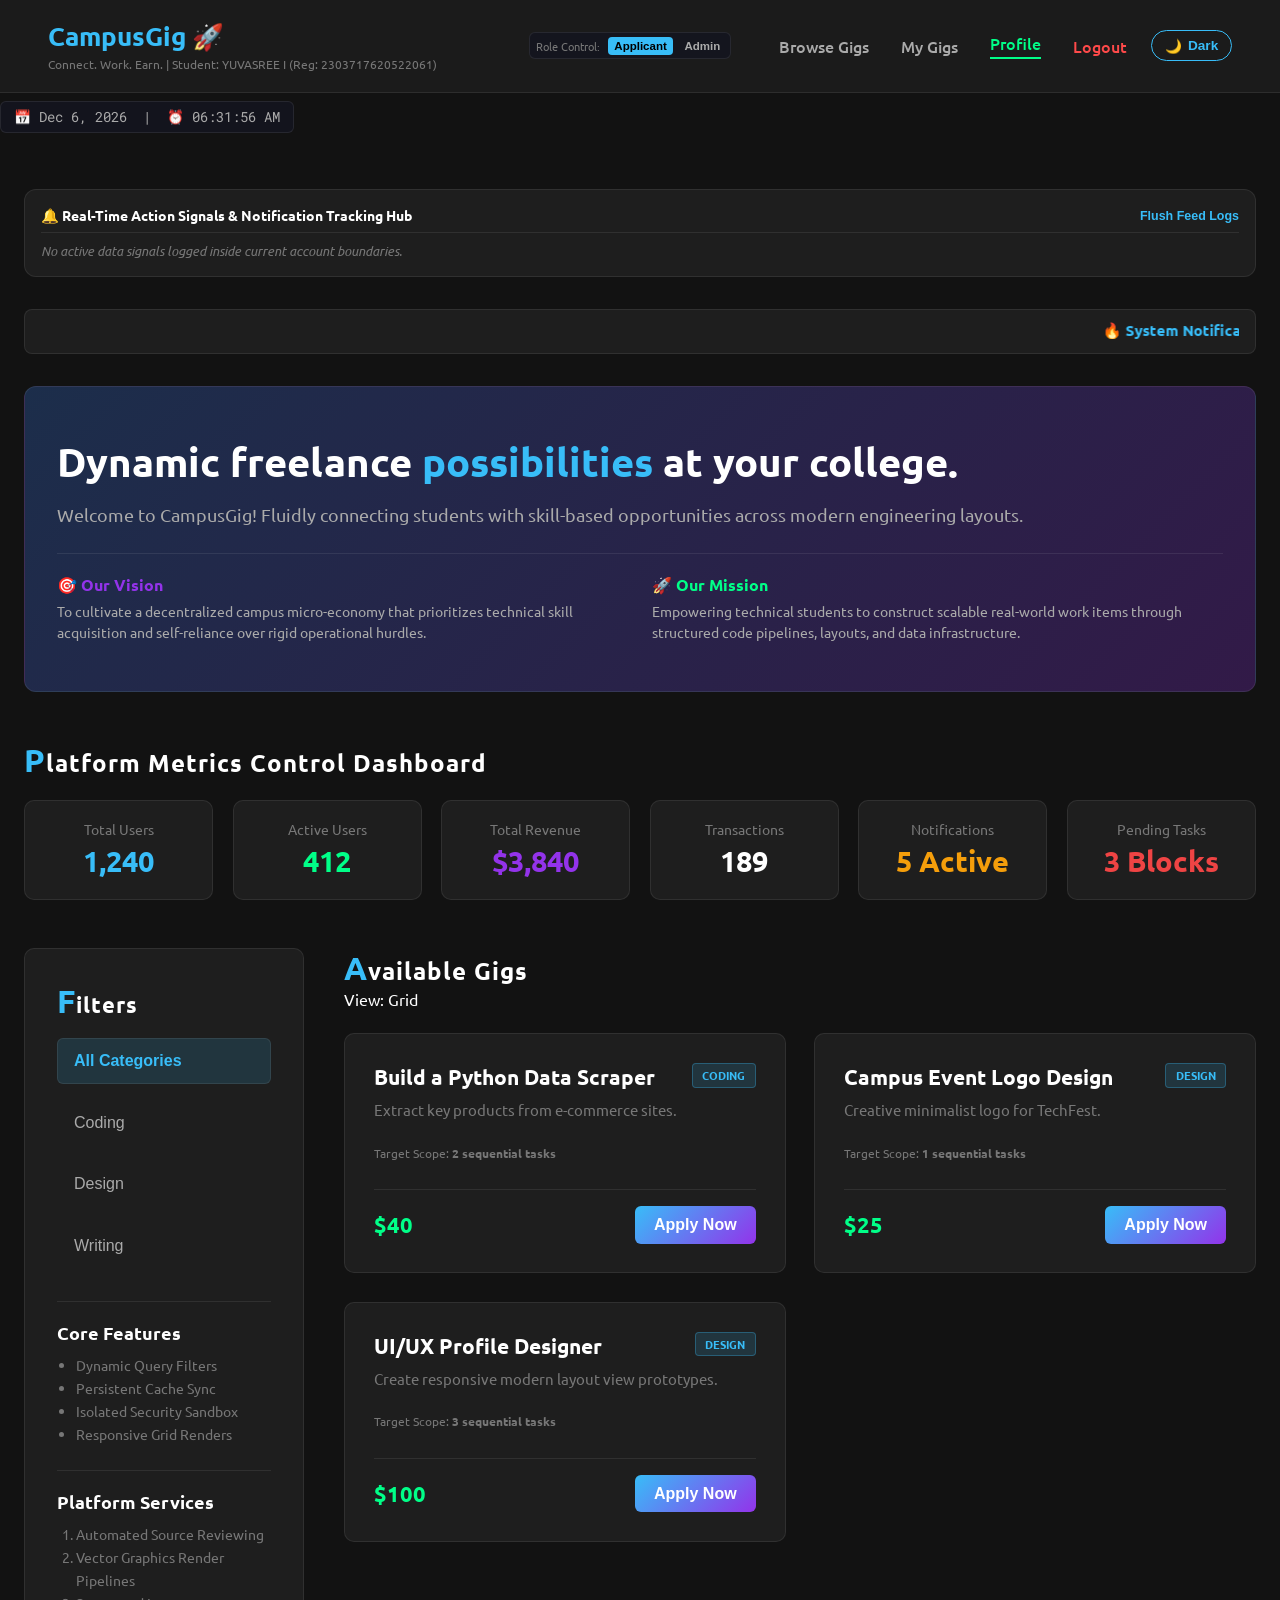
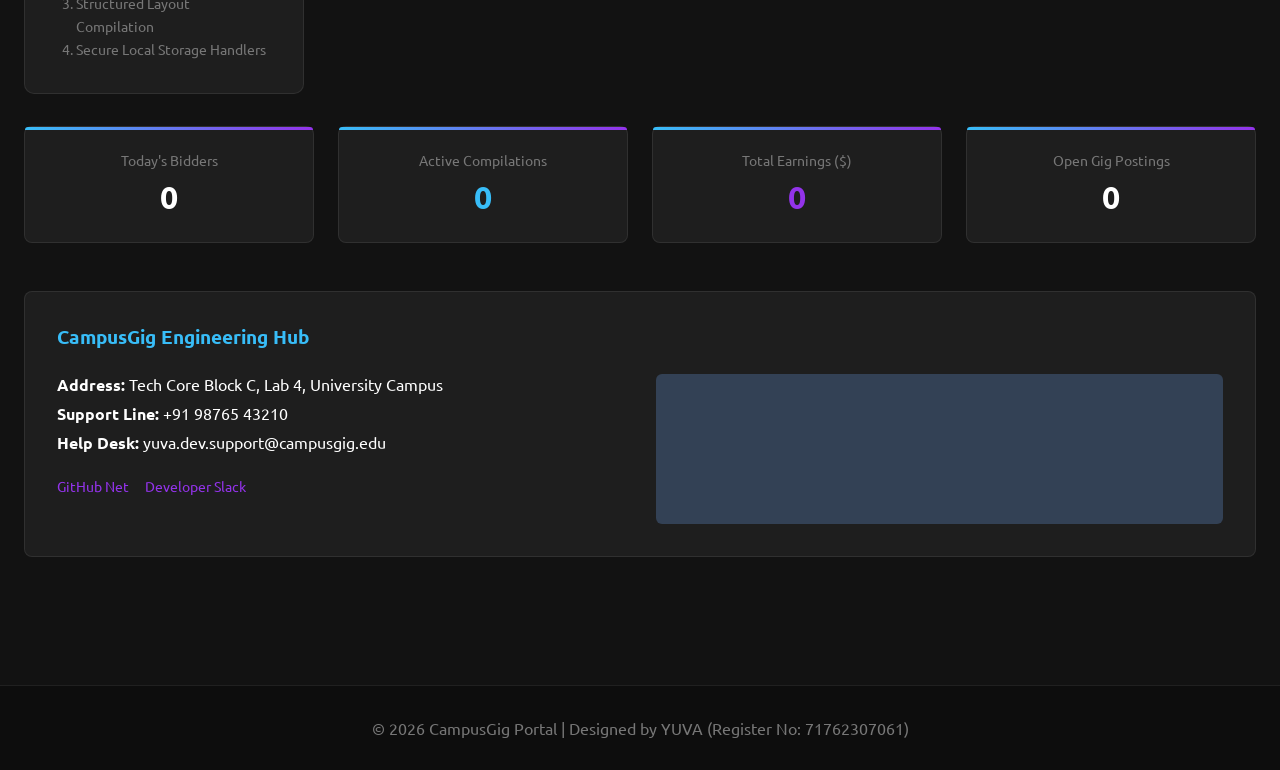
==== commit 2e5b8bd9: "initail commit" ====
--- a/index.html
+++ b/index.html
@@ -144,27 +144,28 @@
         </div>
 
         <!-- ROLE-ADAPTIVE LIVE STATISTICS GRID METRICS LAYER -->
-        <section class="stats-grid" id="statisticsDisplayGrid" style="display: grid; grid-template-columns: repeat(auto-fit, minmax(200px, 1fr)); gap: 1.5rem; margin: 2rem 0;">
-            <div class="stats-card" style="position: relative; background: var(--card-bg); padding: var(--spacing-box); border: 1px solid var(--border-color); border-radius: 8px; text-align: center;">
-                <p style="color: var(--text-muted); font-size: 0.9rem; margin: 0;">Today's Bidders</p>
-                <h3 id="counterBidders" class="counter-metric" data-target="0" style="font-size: 2rem; color: var(--text-primary); margin: 0.5rem 0 0 0;">0</h3>
-            </div>
-            
-            <div class="stats-card" style="position: relative; background: var(--card-bg); padding: var(--spacing-box); border: 1px solid var(--border-color); border-radius: 8px; text-align: center;">
-                <p style="color: var(--text-muted); font-size: 0.9rem; margin: 0;">Active Compilations</p>
-                <h3 id="counterCompilations" class="counter-metric" data-target="0" style="font-size: 2rem; color: var(--highlight-blue); margin: 0.5rem 0 0 0;">0</h3>
-            </div>
-            
-            <div class="stats-card" id="earningsCard" style="position: relative; background: var(--card-bg); padding: var(--spacing-box); border: 1px solid var(--border-color); border-radius: 8px; text-align: center;">
-                <p style="color: var(--text-muted); font-size: 0.9rem; margin: 0;">Total Earnings ($)</p>
-                <h3 id="counterEarnings" class="counter-metric" data-target="0" style="font-size: 2rem; color: var(--highlight-purple); margin: 0.5rem 0 0 0;">0</h3>
-            </div>
-            
-            <div class="stats-card" style="position: relative; background: var(--card-bg); padding: var(--spacing-box); border: 1px solid var(--border-color); border-radius: 8px; text-align: center;">
-                <p style="color: var(--text-muted); font-size: 0.9rem; margin: 0;">Open Gig Postings</p>
-                <h3 id="counterGigs" class="counter-metric" data-target="0" style="font-size: 2rem; color: var(--text-primary); margin: 0.5rem 0 0 0;">0</h3>
-            </div>
-        </section>
+       <!-- ROLE-ADAPTIVE LIVE STATISTICS GRID METRICS LAYER -->
+<section class="stats-grid" id="statisticsDisplayGrid" style="display: grid; grid-template-columns: repeat(auto-fit, minmax(200px, 1fr)); gap: 1.5rem; margin: 2rem 0;">
+    <div class="stats-card" style="position: relative; background: var(--card-bg); padding: var(--spacing-box); border: 1px solid var(--border-color); border-radius: 8px; text-align: center;">
+        <p style="color: var(--text-muted); font-size: 0.9rem; margin: 0;">Today's Bidders</p>
+        <h3 id="counterBidders" class="counter-metric" data-target="0" style="font-size: 2rem; color: var(--text-primary); margin: 0.5rem 0 0 0;">0</h3>
+    </div>
+    
+    <div class="stats-card" style="position: relative; background: var(--card-bg); padding: var(--spacing-box); border: 1px solid var(--border-color); border-radius: 8px; text-align: center;">
+        <p style="color: var(--text-muted); font-size: 0.9rem; margin: 0;">Active Compilations</p>
+        <h3 id="counterCompilations" class="counter-metric" data-target="0" style="font-size: 2rem; color: var(--highlight-blue); margin: 0.5rem 0 0 0;">0</h3>
+    </div>
+    
+    <div class="stats-card" id="earningsCard" style="position: relative; background: var(--card-bg); padding: var(--spacing-box); border: 1px solid var(--border-color); border-radius: 8px; text-align: center;">
+        <p style="color: var(--text-muted); font-size: 0.9rem; margin: 0;">Total Earnings ($)</p>
+        <h3 id="counterEarnings" class="counter-metric" data-target="0" style="font-size: 2rem; color: var(--highlight-purple); margin: 0.5rem 0 0 0;">0</h3>
+    </div>
+    
+    <div class="stats-card" style="position: relative; background: var(--card-bg); padding: var(--spacing-box); border: 1px solid var(--border-color); border-radius: 8px; text-align: center;">
+        <p style="color: var(--text-muted); font-size: 0.9rem; margin: 0;">Open Gig Postings</p>
+        <h3 id="counterGigs" class="counter-metric" data-target="0" style="font-size: 2rem; color: var(--text-primary); margin: 0.5rem 0 0 0;">0</h3>
+    </div>
+</section>
 
         <section class="contact-section" style="margin-top: 3rem; padding: 2rem; background: var(--card-bg); border: 1px solid var(--border-color); border-radius: 8px;">
             <h3 style="color: var(--highlight-blue); margin-bottom: 1.5rem;">CampusGig Engineering Hub</h3>
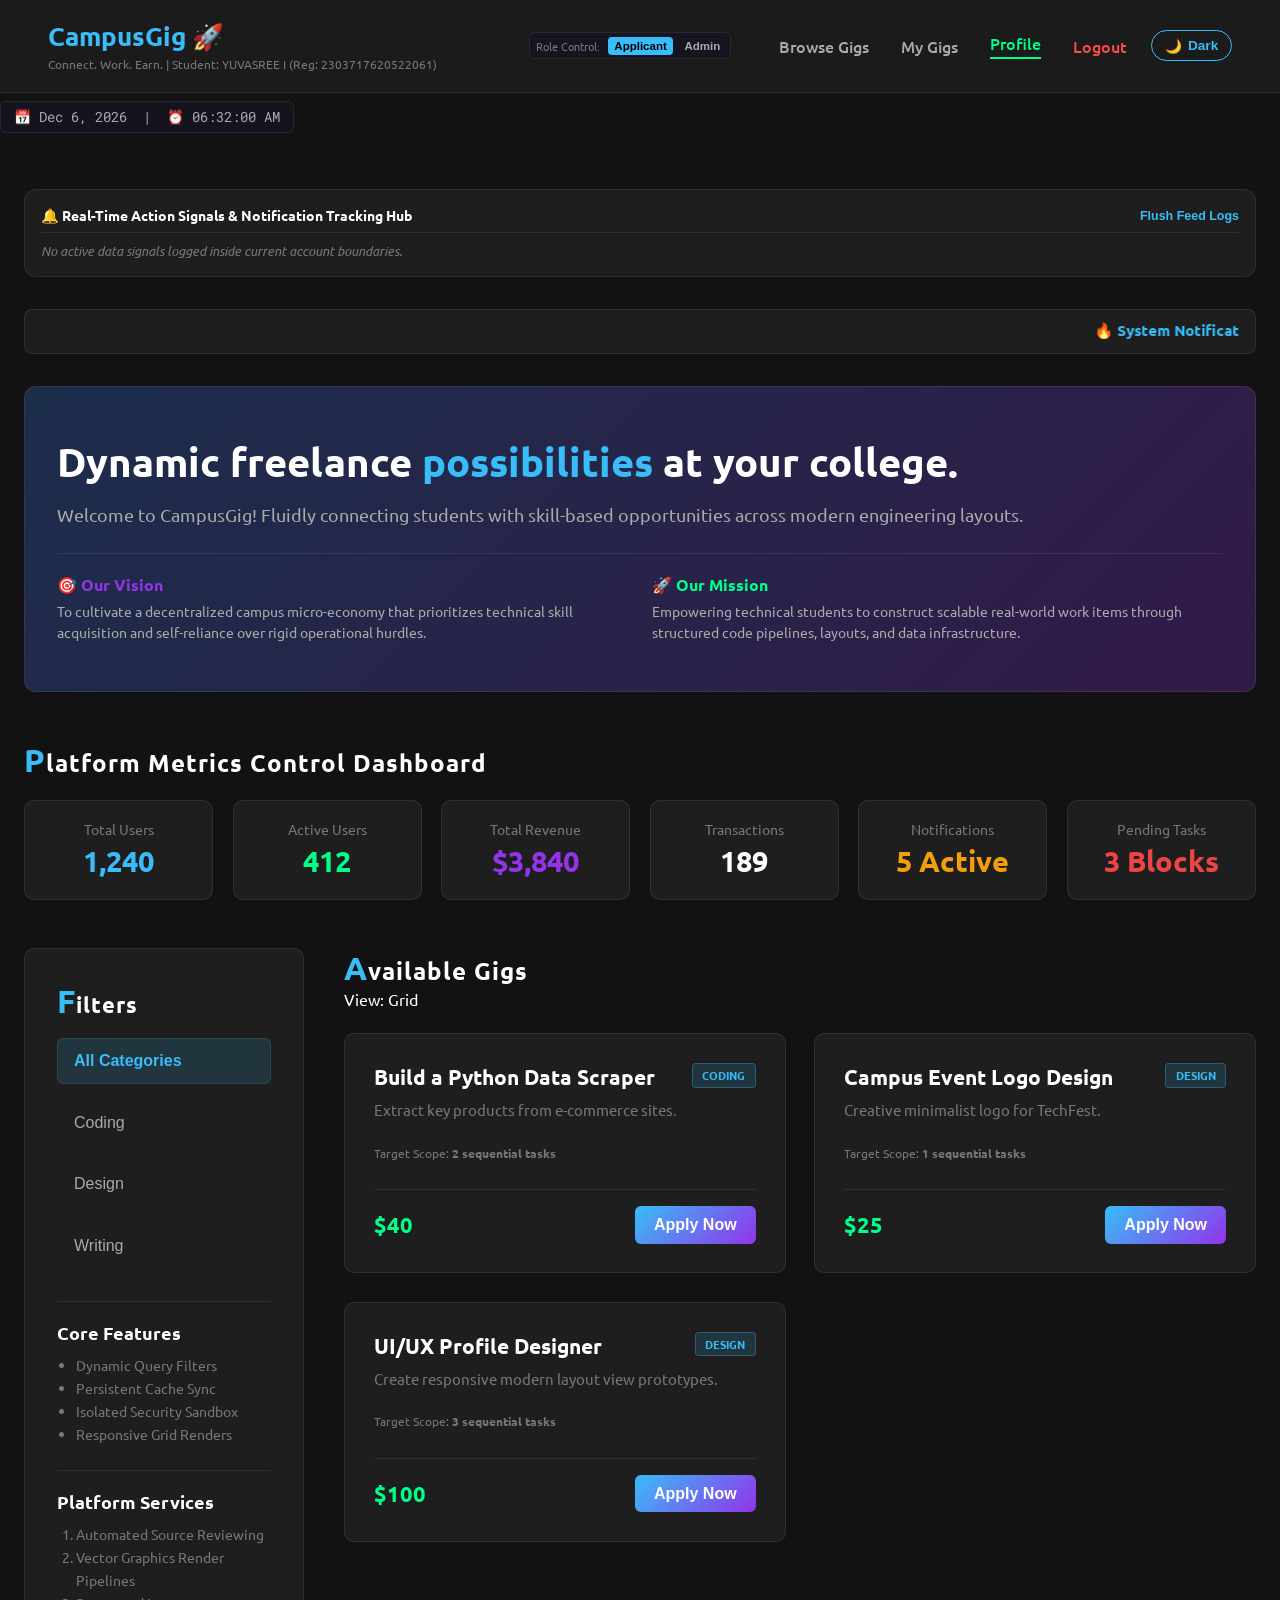
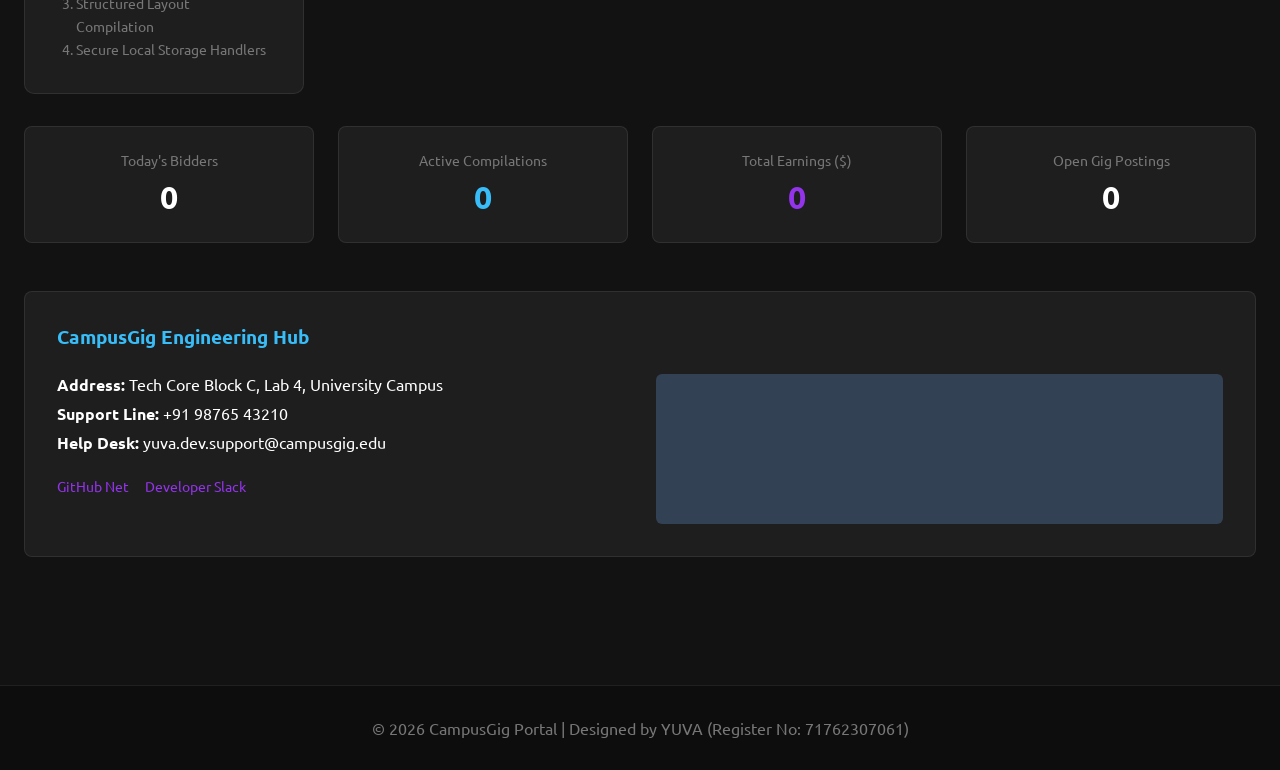
==== commit 8b1dc32b: "initail commit" ====
--- a/index.html
+++ b/index.html
@@ -6,6 +6,46 @@
     <title>CampusGig - Dynamic Freelance Hub</title>
     <link rel="stylesheet" href="style.css">
     <link href="https://fonts.googleapis.com/css2?family=Roboto+Mono:wght@400;700&family=Ubuntu:wght@500;700&display=swap" rel="stylesheet">
+    
+    <!-- Injection of Custom Glassmorphism Tooltip CSS Engine Rule Layers -->
+    <style>
+        [data-tooltip] {
+            position: relative;
+            cursor: pointer;
+        }
+        [data-tooltip]::after {
+            content: attr(data-tooltip);
+            position: absolute;
+            bottom: 125%;
+            left: 50%;
+            transform: translateX(-50%) translateY(4px);
+            background: rgba(30, 41, 59, 0.95);
+            color: #f8fafc;
+            padding: 0.5rem 0.8rem;
+            border-radius: 6px;
+            font-size: 0.75rem;
+            font-family: 'Ubuntu', sans-serif;
+            font-weight: 500;
+            white-space: nowrap;
+            opacity: 0;
+            visibility: hidden;
+            transition: all 0.2s cubic-bezier(0.4, 0, 0.2, 1);
+            z-index: 9999;
+            box-shadow: 0 4px 12px rgba(0, 0, 0, 0.5);
+            border: 1px solid rgba(255, 255, 255, 0.1);
+            pointer-events: none;
+        }
+        [data-tooltip]:hover::after {
+            opacity: 1;
+            visibility: visible;
+            transform: translateX(-50%) translateY(0);
+        }
+        /* Top placement modification overrides for header elements */
+        .nav-links [data-tooltip]::after {
+            bottom: auto;
+            top: 135%;
+        }
+    </style>
 </head>
 <body class="theme-dark">
     
@@ -21,9 +61,9 @@
             <a href="my-gigs.html" id="navMyGigs">My Gigs</a>
             <a href="post-job.html" id="navPost">Post Job</a>
             <a href="profile.html" id="navProfile" class="active_page">Profile</a>
-            <a href="#" onclick="processLogout()" style="color: #ff4a4a !important;">Logout</a>
-            
-            <button class="theme_toggle_btn" onclick="toggleSystemTheme()" aria-label="Toggle interface theme">
+            <a href="#" onclick="processLogout()" style="color: #ff4a4a !important;" data-tooltip="Destroy session keys and exit safely">Logout</a>
+            
+            <button class="theme_toggle_btn" onclick="toggleSystemTheme()" aria-label="Toggle interface theme" data-tooltip="Switch interface display appearance layout mode">
                 <span id="themeIcon">🌙</span> <span id="themeText">Dark</span>
             </button>
         </nav>
@@ -35,7 +75,7 @@
 
     <main class="container">
         
-        <div style="margin-bottom: 2rem; background: var(--card-bg); border: 1px solid var(--border-color); padding: 0.6rem 1rem; border-radius: 8px; box-shadow: var(--card-shadow);">
+        <div style="margin-bottom: 2rem; background: var(--card-bg); border: 1px solid var(--border-color); padding: 0.6rem 1rem; border-radius: 8px; box-shadow: var(--card-shadow);" data-tooltip="Real-time campus global system events banner stream ticker">
             <marquee behavior="scroll" direction="left" style="color: var(--highlight-blue); font-weight: 700; font-size: 0.95rem;">
                 🔥 System Notification: 3 new Python Scraping micro-gigs deployed today! | Mandatory Profile configuration registration link extended for all active campus developers. | Work securely via persistent client storage tokens.
             </marquee>
@@ -61,27 +101,27 @@
         <section id="dashboard-section" style="margin-bottom: 3rem;">
             <h2 style="margin-bottom: 1.2rem; color: var(--text-primary); font-size: 1.5rem;">Platform Metrics Control Dashboard</h2>
             <div style="display: grid; grid-template-columns: repeat(auto-fit, minmax(160px, 1fr)); gap: 1.2rem;">
-                <div style="background: var(--card-bg); border: 1px solid var(--border-color); padding: 1.2rem; border-radius: 10px; text-align: center; box-shadow: var(--card-shadow);">
+                <div style="background: var(--card-bg); border: 1px solid var(--border-color); padding: 1.2rem; border-radius: 10px; text-align: center; box-shadow: var(--card-shadow);" data-tooltip="Total platform registrations verified across all active campus cohorts">
                     <div style="font-size: 0.85rem; color: var(--text-muted); margin-bottom: 0.3rem;">Total Users</div>
                     <div style="font-size: 1.8rem; font-weight: bold; color: var(--highlight-blue);">1,240</div>
                 </div>
-                <div style="background: var(--card-bg); border: 1px solid var(--border-color); padding: 1.2rem; border-radius: 10px; text-align: center; box-shadow: var(--card-shadow);">
+                <div style="background: var(--card-bg); border: 1px solid var(--border-color); padding: 1.2rem; border-radius: 10px; text-align: center; box-shadow: var(--card-shadow);" data-tooltip="Users with active session state signatures within past 24 hours">
                     <div style="font-size: 0.85rem; color: var(--text-muted); margin-bottom: 0.3rem;">Active Users</div>
                     <div style="font-size: 1.8rem; font-weight: bold; color: var(--highlight-green);">412</div>
                 </div>
-                <div style="background: var(--card-bg); border: 1px solid var(--border-color); padding: 1.2rem; border-radius: 10px; text-align: center; box-shadow: var(--card-shadow);">
+                <div style="background: var(--card-bg); border: 1px solid var(--border-color); padding: 1.2rem; border-radius: 10px; text-align: center; box-shadow: var(--card-shadow);" data-tooltip="Gross volume transacted through processing system micro-gateways">
                     <div style="font-size: 0.85rem; color: var(--text-muted); margin-bottom: 0.3rem;">Total Revenue</div>
                     <div style="font-size: 1.8rem; font-weight: bold; color: var(--highlight-purple);">$3,840</div>
                 </div>
-                <div style="background: var(--card-bg); border: 1px solid var(--border-color); padding: 1.2rem; border-radius: 10px; text-align: center; box-shadow: var(--card-shadow);">
+                <div style="background: var(--card-bg); border: 1px solid var(--border-color); padding: 1.2rem; border-radius: 10px; text-align: center; box-shadow: var(--card-shadow);" data-tooltip="Completed escrow milestone distributions fully authorized">
                     <div style="font-size: 0.85rem; color: var(--text-muted); margin-bottom: 0.3rem;">Transactions</div>
                     <div style="font-size: 1.8rem; font-weight: bold; color: var(--text-primary);">189</div>
                 </div>
-                <div style="background: var(--card-bg); border: 1px solid var(--border-color); padding: 1.2rem; border-radius: 10px; text-align: center; box-shadow: var(--card-shadow);">
+                <div style="background: var(--card-bg); border: 1px solid var(--border-color); padding: 1.2rem; border-radius: 10px; text-align: center; box-shadow: var(--card-shadow);" data-tooltip="System diagnostic notices currently queued for user review">
                     <div style="font-size: 0.85rem; color: var(--text-muted); margin-bottom: 0.3rem;">Notifications</div>
                     <div style="font-size: 1.8rem; font-weight: bold; color: #f59e0b;">5 Active</div>
                 </div>
-                <div style="background: var(--card-bg); border: 1px solid var(--border-color); padding: 1.2rem; border-radius: 10px; text-align: center; box-shadow: var(--card-shadow);">
+                <div style="background: var(--card-bg); border: 1px solid var(--border-color); padding: 1.2rem; border-radius: 10px; text-align: center; box-shadow: var(--card-shadow);" data-tooltip="Items awaiting developer structural source verification passes">
                     <div style="font-size: 0.85rem; color: var(--text-muted); margin-bottom: 0.3rem;">Pending Tasks</div>
                     <div style="font-size: 1.8rem; font-weight: bold; color: #ef4444;">3 Blocks</div>
                 </div>
@@ -126,7 +166,6 @@
                 </div>
 
                 <div class="gig_grid" id="liveFeedContainer">
-                    <!-- Dynamic client data overrides placeholders during system setup execution -->
                     <div class="gig_card card_animation_on_hover">
                         <h3>Build a Python Data Scraper</h3>
                         <p class="gig_desc">Extract key products from e-commerce sites.</p>
@@ -136,36 +175,35 @@
                         </div>
                         <div class="gig_footer">
                             <span class="budget">$40</span>
-                            <button class="apply_btn" onclick="applyGig('Python Scraper')">Apply</button>
+                            <button class="apply_btn" onclick="applyGig('Python Scraper')" data-tooltip="Submit evaluation profile token to project creator">Apply</button>
                         </div>
                     </div>
                 </div>
             </section>
         </div>
 
-        <!-- ROLE-ADAPTIVE LIVE STATISTICS GRID METRICS LAYER -->
-       <!-- ROLE-ADAPTIVE LIVE STATISTICS GRID METRICS LAYER -->
-<section class="stats-grid" id="statisticsDisplayGrid" style="display: grid; grid-template-columns: repeat(auto-fit, minmax(200px, 1fr)); gap: 1.5rem; margin: 2rem 0;">
-    <div class="stats-card" style="position: relative; background: var(--card-bg); padding: var(--spacing-box); border: 1px solid var(--border-color); border-radius: 8px; text-align: center;">
-        <p style="color: var(--text-muted); font-size: 0.9rem; margin: 0;">Today's Bidders</p>
-        <h3 id="counterBidders" class="counter-metric" data-target="0" style="font-size: 2rem; color: var(--text-primary); margin: 0.5rem 0 0 0;">0</h3>
-    </div>
-    
-    <div class="stats-card" style="position: relative; background: var(--card-bg); padding: var(--spacing-box); border: 1px solid var(--border-color); border-radius: 8px; text-align: center;">
-        <p style="color: var(--text-muted); font-size: 0.9rem; margin: 0;">Active Compilations</p>
-        <h3 id="counterCompilations" class="counter-metric" data-target="0" style="font-size: 2rem; color: var(--highlight-blue); margin: 0.5rem 0 0 0;">0</h3>
-    </div>
-    
-    <div class="stats-card" id="earningsCard" style="position: relative; background: var(--card-bg); padding: var(--spacing-box); border: 1px solid var(--border-color); border-radius: 8px; text-align: center;">
-        <p style="color: var(--text-muted); font-size: 0.9rem; margin: 0;">Total Earnings ($)</p>
-        <h3 id="counterEarnings" class="counter-metric" data-target="0" style="font-size: 2rem; color: var(--highlight-purple); margin: 0.5rem 0 0 0;">0</h3>
-    </div>
-    
-    <div class="stats-card" style="position: relative; background: var(--card-bg); padding: var(--spacing-box); border: 1px solid var(--border-color); border-radius: 8px; text-align: center;">
-        <p style="color: var(--text-muted); font-size: 0.9rem; margin: 0;">Open Gig Postings</p>
-        <h3 id="counterGigs" class="counter-metric" data-target="0" style="font-size: 2rem; color: var(--text-primary); margin: 0.5rem 0 0 0;">0</h3>
-    </div>
-</section>
+        <!-- ROLE-ADAPTIVE LIVE STATISTICS GRID METRICS LAYER WITH DIAGNOSTIC HOVER TOOLTIPS -->
+        <section class="stats-grid" id="statisticsDisplayGrid" style="display: grid; grid-template-columns: repeat(auto-fit, minmax(200px, 1fr)); gap: 1.5rem; margin: 2rem 0;">
+            <div class="stats-card" style="position: relative; background: var(--card-bg); padding: var(--spacing-box); border: 1px solid var(--border-color); border-radius: 8px; text-align: center;" data-tooltip="Total student entries matching campus application array lengths">
+                <p style="color: var(--text-muted); font-size: 0.9rem; margin: 0;">Today's Bidders</p>
+                <h3 id="counterBidders" class="counter-metric" data-target="0" style="font-size: 2rem; color: var(--text-primary); margin: 0.5rem 0 0 0;">0</h3>
+            </div>
+            
+            <div class="stats-card" style="position: relative; background: var(--card-bg); padding: var(--spacing-box); border: 1px solid var(--border-color); border-radius: 8px; text-align: center;" data-tooltip="Total development modules successfully shifted to 'Accepted' states">
+                <p style="color: var(--text-muted); font-size: 0.9rem; margin: 0;">Active Compilations</p>
+                <h3 id="counterCompilations" class="counter-metric" data-target="0" style="font-size: 2rem; color: var(--highlight-blue); margin: 0.5rem 0 0 0;">0</h3>
+            </div>
+            
+            <div class="stats-card" id="earningsCard" style="position: relative; background: var(--card-bg); padding: var(--spacing-box); border: 1px solid var(--border-color); border-radius: 8px; text-align: center;" data-tooltip="Accumulated income generated across valid client balance pipelines">
+                <p style="color: var(--text-muted); font-size: 0.9rem; margin: 0;">Total Earnings ($)</p>
+                <h3 id="counterEarnings" class="counter-metric" data-target="0" style="font-size: 2rem; color: var(--highlight-purple); margin: 0.5rem 0 0 0;">0</h3>
+            </div>
+            
+            <div class="stats-card" style="position: relative; background: var(--card-bg); padding: var(--spacing-box); border: 1px solid var(--border-color); border-radius: 8px; text-align: center;" data-tooltip="Total open job allocations tracked within local engine variables">
+                <p style="color: var(--text-muted); font-size: 0.9rem; margin: 0;">Open Gig Postings</p>
+                <h3 id="counterGigs" class="counter-metric" data-target="0" style="font-size: 2rem; color: var(--text-primary); margin: 0.5rem 0 0 0;">0</h3>
+            </div>
+        </section>
 
         <section class="contact-section" style="margin-top: 3rem; padding: 2rem; background: var(--card-bg); border: 1px solid var(--border-color); border-radius: 8px;">
             <h3 style="color: var(--highlight-blue); margin-bottom: 1.5rem;">CampusGig Engineering Hub</h3>
@@ -188,7 +226,7 @@
             </div>
         </section>
 
-        <button id="scrollToTopBtn" style="position: fixed; bottom: 2rem; right: 2rem; width: 45px; height: 45px; border-radius: 50%; background: linear-gradient(135deg, var(--highlight-blue), var(--highlight-purple)); color: #ffffff; border: none; font-size: 1.2rem; cursor: pointer; display: none; align-items: center; justify-content: center; box-shadow: 0 4px 12px rgba(0,0,0,0.4); z-index: 1000; transition: transform 0.2s;">
+        <button id="scrollToTopBtn" style="position: fixed; bottom: 2rem; right: 2rem; width: 45px; height: 45px; border-radius: 50%; background: linear-gradient(135deg, var(--highlight-blue), var(--highlight-purple)); color: #ffffff; border: none; font-size: 1.2rem; cursor: pointer; display: none; align-items: center; justify-content: center; box-shadow: 0 4px 12px rgba(0,0,0,0.4); z-index: 1000; transition: transform 0.2s;" data-tooltip="Snap viewport layout structure back to header height">
             ↑
         </button>
     </main>
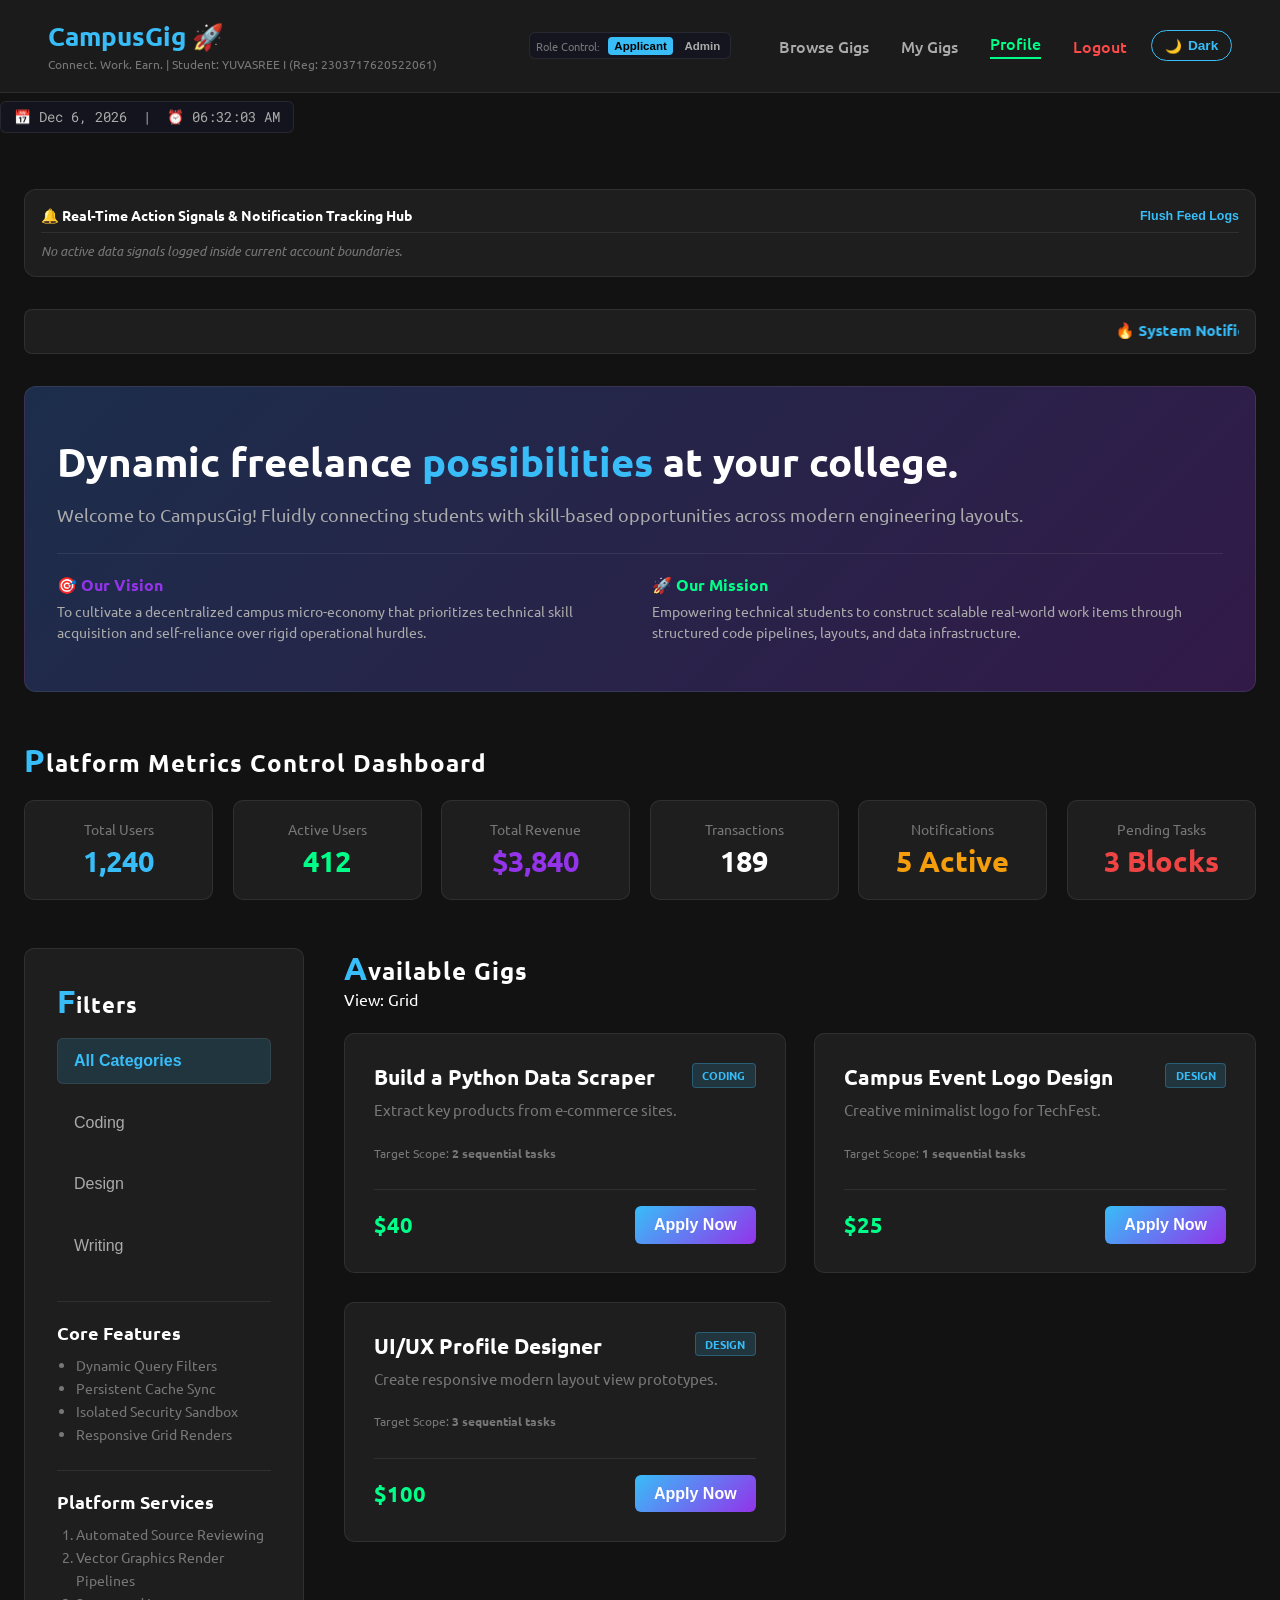
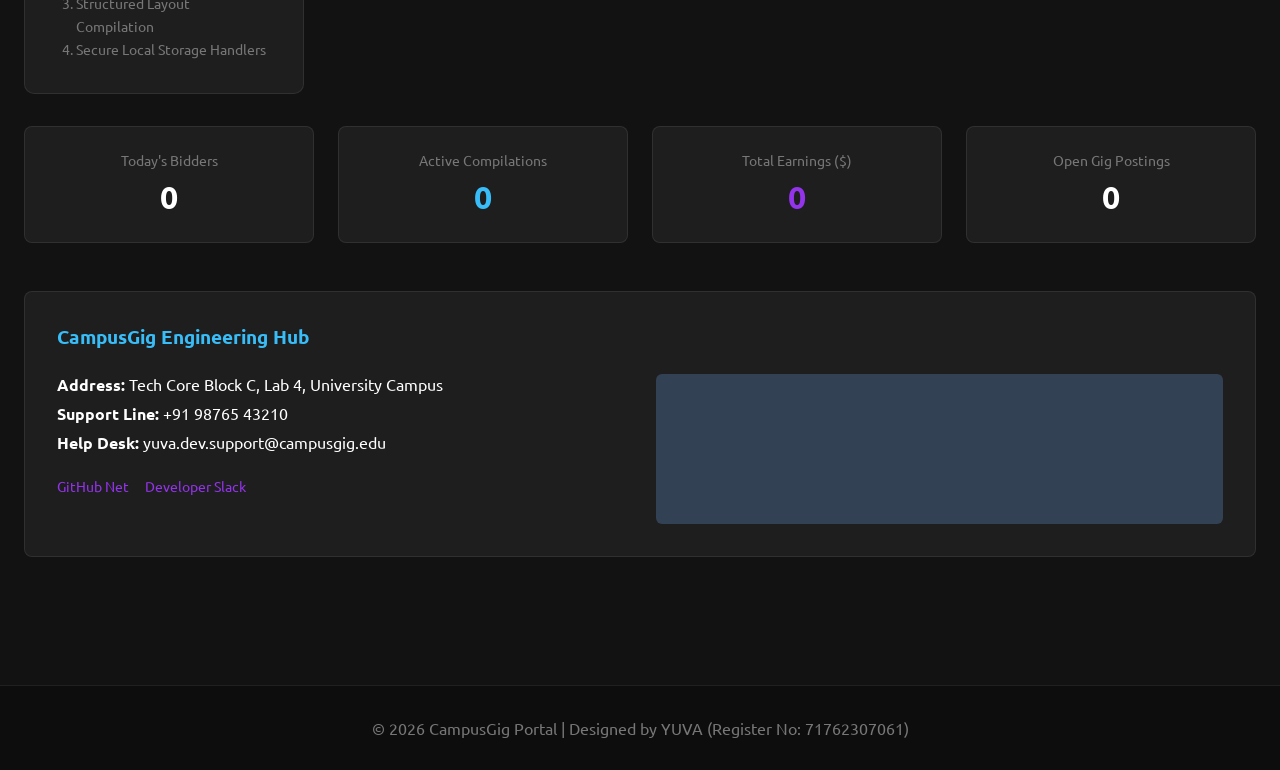
==== commit 72551ea0: "initail commit" ====
--- a/index.html
+++ b/index.html
@@ -9,42 +9,46 @@
     
     <!-- Injection of Custom Glassmorphism Tooltip CSS Engine Rule Layers -->
     <style>
-        [data-tooltip] {
-            position: relative;
-            cursor: pointer;
-        }
-        [data-tooltip]::after {
-            content: attr(data-tooltip);
-            position: absolute;
-            bottom: 125%;
-            left: 50%;
-            transform: translateX(-50%) translateY(4px);
-            background: rgba(30, 41, 59, 0.95);
-            color: #f8fafc;
-            padding: 0.5rem 0.8rem;
-            border-radius: 6px;
-            font-size: 0.75rem;
-            font-family: 'Ubuntu', sans-serif;
-            font-weight: 500;
-            white-space: nowrap;
-            opacity: 0;
-            visibility: hidden;
-            transition: all 0.2s cubic-bezier(0.4, 0, 0.2, 1);
-            z-index: 9999;
-            box-shadow: 0 4px 12px rgba(0, 0, 0, 0.5);
-            border: 1px solid rgba(255, 255, 255, 0.1);
-            pointer-events: none;
-        }
-        [data-tooltip]:hover::after {
-            opacity: 1;
-            visibility: visible;
-            transform: translateX(-50%) translateY(0);
-        }
-        /* Top placement modification overrides for header elements */
-        .nav-links [data-tooltip]::after {
-            bottom: auto;
-            top: 135%;
-        }
+/* 1. Tooltip Base Setup on the Card Wrapper Container */
+[data-tooltip] {
+    position: relative;
+    cursor: pointer;
+}
+
+/* 2. CRITICAL SAFEGUARD: Stop child text nodes from double-firing the hover event */
+[data-tooltip] * {
+    pointer-events: none !important;
+}
+
+/* 3. Tooltip Popup Box Presentation Layer */
+[data-tooltip]::after {
+    content: attr(data-tooltip);
+    position: absolute;
+    bottom: 125%;
+    left: 50%;
+    transform: translateX(-50%) translateY(4px);
+    background: rgba(30, 41, 59, 0.95);
+    color: #f8fafc;
+    padding: 0.5rem 0.8rem;
+    border-radius: 6px;
+    font-size: 0.75rem;
+    font-family: 'Ubuntu', sans-serif;
+    font-weight: 500;
+    white-space: nowrap;
+    opacity: 0;
+    visibility: hidden;
+    transition: all 0.2s cubic-bezier(0.4, 0, 0.2, 1);
+    z-index: 9999;
+    box-shadow: 0 4px 12px rgba(0, 0, 0, 0.5);
+    border: 1px solid rgba(255, 255, 255, 0.1);
+}
+
+/* 4. Smooth Transition Transition on Hover States */
+[data-tooltip]:hover::after {
+    opacity: 1;
+    visibility: visible;
+    transform: translateX(-50%) translateY(0);
+}
     </style>
 </head>
 <body class="theme-dark">
--- a/style.css
+++ b/style.css
@@ -84,38 +84,6 @@
     border-top-right-radius: 8px;
 }
 
-/* --- REQUIREMENT 32: PURE CSS TOOLTIP UTILITY MATRIX --- */
-[data-tooltip] {
-    position: relative;
-    cursor: pointer;
-}
-
-[data-tooltip]::before {
-    content: attr(data-tooltip);
-    position: absolute;
-    bottom: 125%;
-    left: 50%;
-    transform: translateX(-50%) scale(0.9);
-    padding: 0.4rem 0.8rem;
-    background: #1e293b;
-    color: #ffffff;
-    font-size: 0.75rem;
-    border: 1px solid var(--border-color);
-    border-radius: 4px;
-    white-space: nowrap;
-    opacity: 0;
-    visibility: hidden;
-    transition: all 0.2s ease-in-out;
-    z-index: 100;
-    box-shadow: 0 4px 12px rgba(0, 0, 0, 0.5);
-    font-weight: 400;
-}
-
-[data-tooltip]:hover::before {
-    opacity: 1;
-    visibility: visible;
-    transform: translateX(-50%) scale(1);
-}
 
 /* ==========================================================================
    Reset & Base Global Wireframes
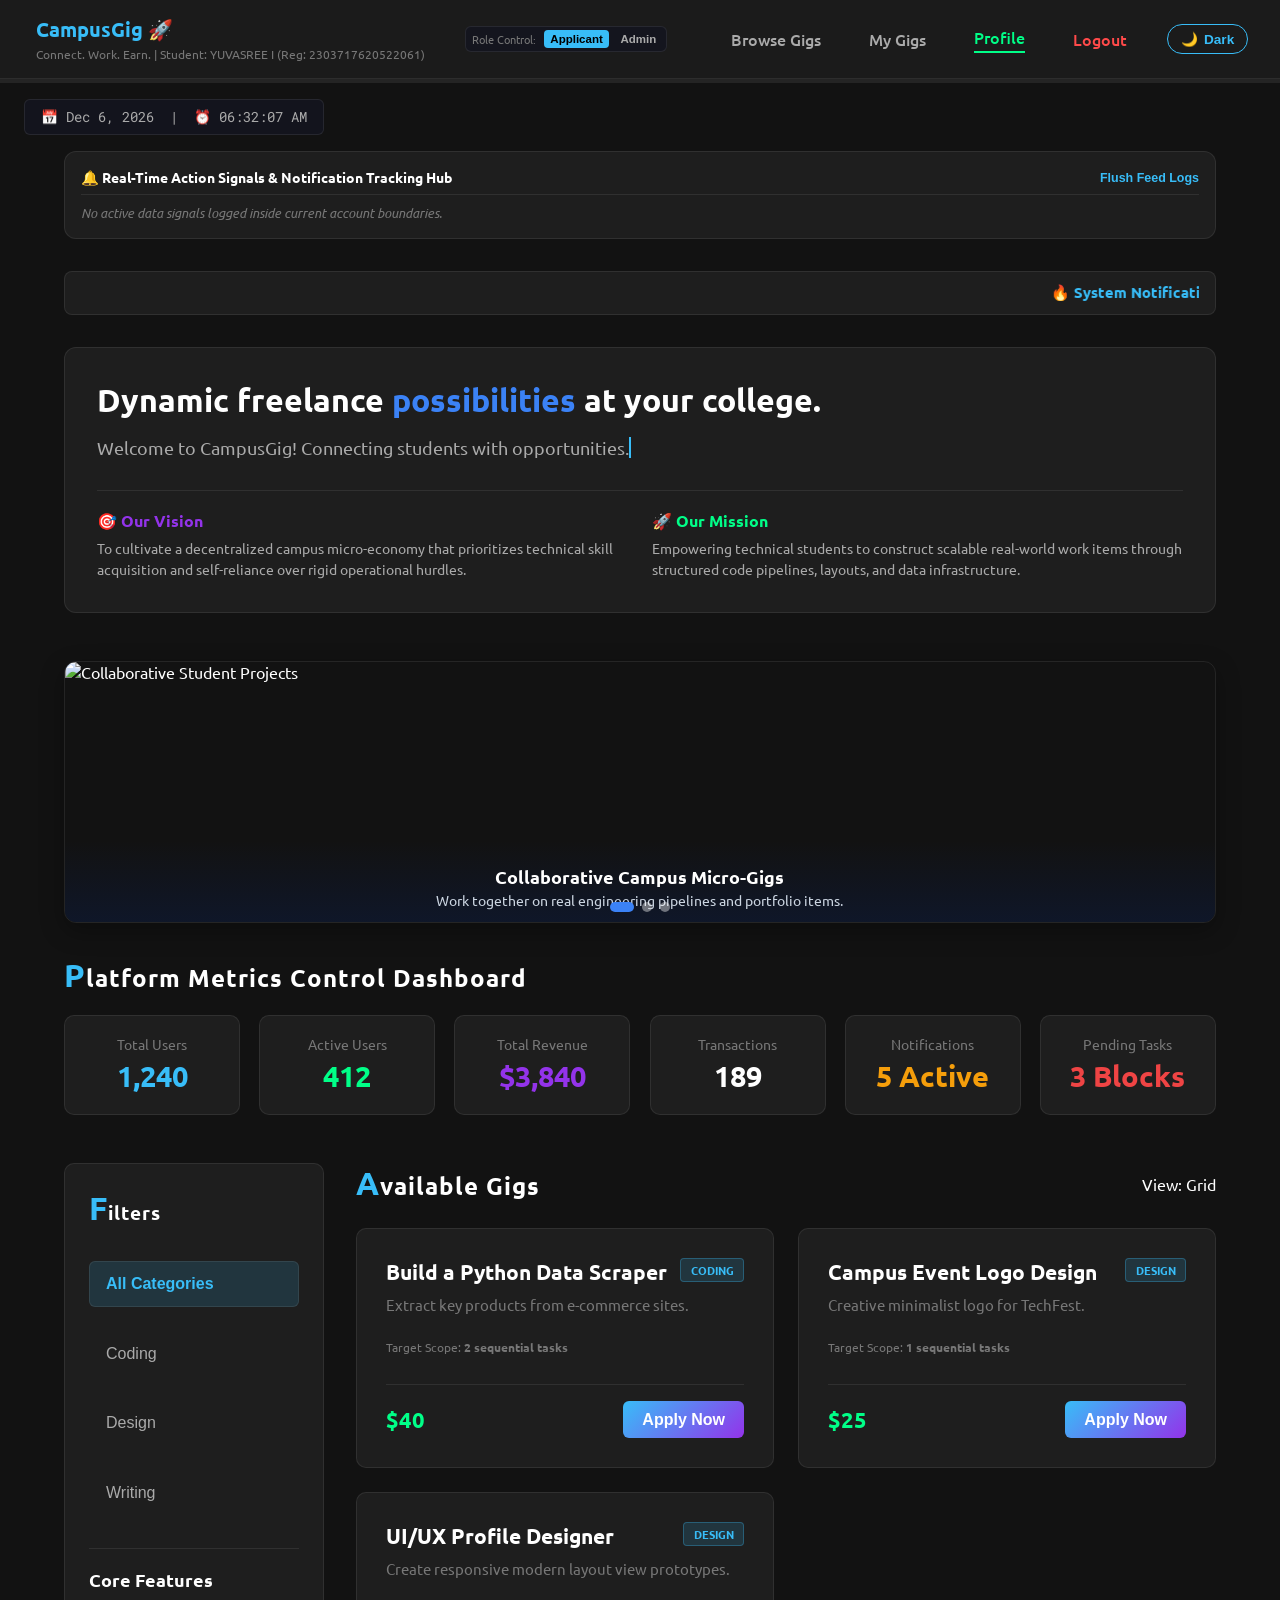
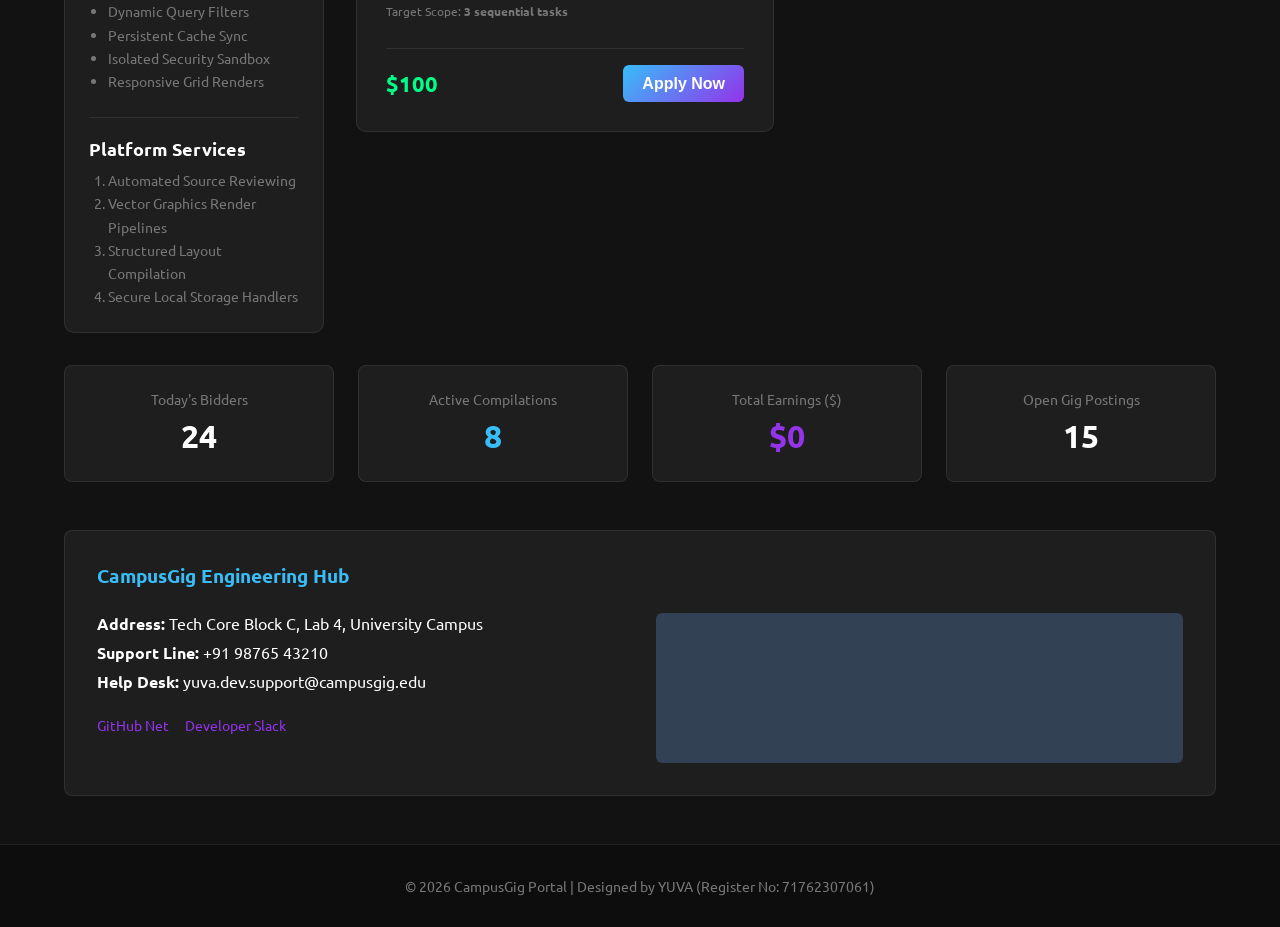
==== commit 6df05f46: "initail commit" ====
--- a/index.html
+++ b/index.html
@@ -7,60 +7,274 @@
     <link rel="stylesheet" href="style.css">
     <link href="https://fonts.googleapis.com/css2?family=Roboto+Mono:wght@400;700&family=Ubuntu:wght@500;700&display=swap" rel="stylesheet">
     
-    <!-- Injection of Custom Glassmorphism Tooltip CSS Engine Rule Layers -->
     <style>
-/* 1. Tooltip Base Setup on the Card Wrapper Container */
-[data-tooltip] {
-    position: relative;
-    cursor: pointer;
-}
-
-/* 2. CRITICAL SAFEGUARD: Stop child text nodes from double-firing the hover event */
-[data-tooltip] * {
-    pointer-events: none !important;
-}
-
-/* 3. Tooltip Popup Box Presentation Layer */
-[data-tooltip]::after {
-    content: attr(data-tooltip);
-    position: absolute;
-    bottom: 125%;
-    left: 50%;
-    transform: translateX(-50%) translateY(4px);
-    background: rgba(30, 41, 59, 0.95);
-    color: #f8fafc;
-    padding: 0.5rem 0.8rem;
-    border-radius: 6px;
-    font-size: 0.75rem;
-    font-family: 'Ubuntu', sans-serif;
-    font-weight: 500;
-    white-space: nowrap;
-    opacity: 0;
-    visibility: hidden;
-    transition: all 0.2s cubic-bezier(0.4, 0, 0.2, 1);
-    z-index: 9999;
-    box-shadow: 0 4px 12px rgba(0, 0, 0, 0.5);
-    border: 1px solid rgba(255, 255, 255, 0.1);
-}
-
-/* 4. Smooth Transition Transition on Hover States */
-[data-tooltip]:hover::after {
-    opacity: 1;
-    visibility: visible;
-    transform: translateX(-50%) translateY(0);
-}
+        /* ==========================================================================
+           GLOBAL RESETS & CONTAINERS (Fixes Left Edge Cutoff)
+           ========================================================================== */
+        * {
+            box-sizing: border-box;
+            margin: 0;
+            padding: 0;
+        }
+
+        body {
+            overflow-x: hidden; /* Prevents unwanted horizontal scrolling */
+        }
+
+        .main-header {
+            width: 100%;
+            padding: 1rem 2rem;
+            display: flex;
+            justify-content: space-between;
+            align-items: center;
+            position: relative;
+            z-index: 1000;
+        }
+
+        .logo {
+            font-size: 1.25rem;
+            font-weight: 700;
+            padding-left: 0.25rem;
+        }
+
+        .container {
+            max-width: 1200px;
+            margin: 0 auto;
+            padding: 0 1.5rem;
+        }
+
+        /* ==========================================================================
+           1. RELOCATED SCROLL PROGRESS BAR (Anchored Below Header)
+           ========================================================================== */
+        #scrollProgressBarContainer {
+            width: 100%;
+            height: 4px;
+            background: rgba(255, 255, 255, 0.08);
+            position: sticky;
+            top: 0;
+            z-index: 999;
+        }
+
+        #scrollProgressBar {
+            height: 100%;
+            width: 0%;
+            background: linear-gradient(90deg, #3b82f6, #a855f7, #22c55e);
+            transition: width 0.1s ease-out;
+            box-shadow: 0 0 8px rgba(168, 85, 247, 0.6);
+        }
+
+        /* ==========================================================================
+           2. TOOLTIP ENGINE & SAFEGUARDS
+           ========================================================================== */
+        [data-tooltip] {
+            position: relative;
+            cursor: pointer;
+        }
+        [data-tooltip] * {
+            pointer-events: none !important;
+        }
+        [data-tooltip]::after {
+            content: attr(data-tooltip);
+            position: absolute;
+            bottom: 125%;
+            left: 50%;
+            transform: translateX(-50%) translateY(4px);
+            background: rgba(30, 41, 59, 0.95);
+            color: #f8fafc;
+            padding: 0.5rem 0.8rem;
+            border-radius: 6px;
+            font-size: 0.75rem;
+            font-family: 'Ubuntu', sans-serif;
+            font-weight: 500;
+            white-space: nowrap;
+            opacity: 0;
+            visibility: hidden;
+            transition: all 0.2s cubic-bezier(0.4, 0, 0.2, 1);
+            z-index: 9999;
+            box-shadow: 0 4px 12px rgba(0, 0, 0, 0.5);
+            border: 1px solid rgba(255, 255, 255, 0.1);
+        }
+        [data-tooltip]:hover::after {
+            opacity: 1;
+            visibility: visible;
+            transform: translateX(-50%) translateY(0);
+        }
+
+        /* ==========================================================================
+           3. FIVE CUSTOM CSS ANIMATIONS
+           ========================================================================== */
+        
+        /* Animation 1: Fade-In Effect */
+        .anim-fade-in {
+            animation: fadeIn 1.2s ease-in-out forwards;
+        }
+        @keyframes fadeIn {
+            from { opacity: 0; transform: translateY(15px); }
+            to { opacity: 1; transform: translateY(0); }
+        }
+
+        /* Animation 2: Bounce Effect */
+        .anim-bounce {
+            display: inline-block;
+            animation: bounce 2s infinite;
+        }
+        @keyframes bounce {
+            0%, 20%, 50%, 80%, 100% { transform: translateY(0); }
+            40% { transform: translateY(-8px); }
+            60% { transform: translateY(-4px); }
+        }
+
+        /* Animation 3: Zoom Effect */
+        .anim-zoom {
+            animation: zoomIn 0.8s cubic-bezier(0.175, 0.885, 0.32, 1.275) forwards;
+        }
+        @keyframes zoomIn {
+            from { opacity: 0; transform: scale(0.92); }
+            to { opacity: 1; transform: scale(1); }
+        }
+
+        /* Animation 4: Pulse Effect */
+        .anim-pulse {
+            animation: pulseGlow 2.5s infinite ease-in-out;
+        }
+        @keyframes pulseGlow {
+            0% { box-shadow: 0 0 0 0 rgba(59, 130, 246, 0.4); }
+            70% { box-shadow: 0 0 0 10px rgba(59, 130, 246, 0); }
+            100% { box-shadow: 0 0 0 0 rgba(59, 130, 246, 0); }
+        }
+
+        /* Animation 5: Card Hover Animation */
+        .anim-card-hover {
+            transition: transform 0.3s ease, box-shadow 0.3s ease, border-color 0.3s ease;
+        }
+        .anim-card-hover:hover {
+            transform: translateY(-6px) scale(1.02);
+            box-shadow: 0 10px 20px rgba(0, 0, 0, 0.3);
+            border-color: var(--highlight-blue, #3b82f6) !important;
+        }
+
+        /* Animation 6 (Bonus): Typing Effect */
+        .anim-typing {
+            display: inline-block;
+            overflow: hidden;
+            white-space: nowrap;
+            border-right: 2px solid var(--highlight-blue, #3b82f6);
+            animation: typing 4.5s steps(40, end), blink-caret 1s step-end infinite;
+        }
+        @keyframes typing {
+            from { width: 0; }
+            to { width: 100%; }
+        }
+        @keyframes blink-caret {
+            from, to { border-color: transparent; }
+            50% { border-color: var(--highlight-blue, #3b82f6); }
+        }
+
+        /* ==========================================================================
+           4. AUTOMATIC IMAGE SLIDER STYLES
+           ========================================================================== */
+        .slider-container {
+            position: relative;
+            width: 100%;
+            margin: 2rem auto;
+            overflow: hidden;
+            border-radius: 12px;
+            border: 1px solid var(--border-color, rgba(255,255,255,0.1));
+            box-shadow: 0 8px 24px rgba(0,0,0,0.3);
+        }
+        .slider-wrapper {
+            display: flex;
+            transition: transform 0.6s ease-in-out;
+            width: 300%;
+        }
+        .slide {
+            width: 33.333%;
+            position: relative;
+        }
+        .slide img {
+            width: 100%;
+            height: 260px;
+            object-fit: cover;
+            display: block;
+        }
+        .slide-caption {
+            position: absolute;
+            bottom: 0;
+            left: 0;
+            right: 0;
+            background: linear-gradient(transparent, rgba(15, 23, 42, 0.95));
+            color: #ffffff;
+            padding: 1.5rem 1rem 0.8rem 1rem;
+            text-align: center;
+        }
+        .slider-dots {
+            position: absolute;
+            bottom: 10px;
+            left: 50%;
+            transform: translateX(-50%);
+            display: flex;
+            gap: 8px;
+            z-index: 10;
+        }
+        .dot {
+            width: 10px;
+            height: 10px;
+            background: rgba(255, 255, 255, 0.4);
+            border-radius: 50%;
+            cursor: pointer;
+            transition: background 0.3s, width 0.3s;
+        }
+        .dot.active {
+            background: #3b82f6;
+            width: 24px;
+            border-radius: 6px;
+        }
+
+        /* ==========================================================================
+           5. REaligned SCROLL TO TOP BUTTON
+           ========================================================================== */
+        #scrollToTopBtn {
+            position: fixed;
+            bottom: 2rem;
+            right: 2rem;
+            width: 48px;
+            height: 48px;
+            border-radius: 50%;
+            background: linear-gradient(135deg, var(--highlight-blue, #3b82f6), var(--highlight-purple, #a855f7));
+            color: #ffffff;
+            border: none;
+            font-size: 1.3rem;
+            font-weight: bold;
+            cursor: pointer;
+            display: flex;
+            align-items: center;
+            justify-content: center;
+            box-shadow: 0 6px 16px rgba(0, 0, 0, 0.4);
+            z-index: 9999;
+            opacity: 0;
+            visibility: hidden;
+            transition: opacity 0.3s ease, visibility 0.3s ease, transform 0.2s ease;
+        }
+        #scrollToTopBtn.visible {
+            opacity: 1;
+            visibility: visible;
+        }
+        #scrollToTopBtn:hover {
+            transform: translateY(-4px) scale(1.08);
+            box-shadow: 0 8px 20px rgba(59, 130, 246, 0.5);
+        }
     </style>
 </head>
 <body class="theme-dark">
-    
+
     <header class="main-header glassmorphism">
         <div class="logo">
-            CampusGig 🚀
-            <span style="font-size: 0.75rem; display: block; color: var(--text-muted); font-weight: 400; margin-top: 0.2rem;">
+            CampusGig <span class="anim-bounce">🚀</span>
+            <span style="font-size: 0.75rem; display: block; color: var(--text-muted, #94a3b8); font-weight: 400; margin-top: 0.2rem;">
                 Connect. Work. Earn. | Student: YUVASREE I (Reg: 2303717620522061)
             </span>
         </div>
-        <nav class="nav-links" style="display: flex; align-items: center;">
+        <nav class="nav-links" style="display: flex; align-items: center; gap: 1rem;">
             <a href="index.html" id="navBrowse">Browse Gigs</a>
             <a href="my-gigs.html" id="navMyGigs">My Gigs</a>
             <a href="post-job.html" id="navPost">Post Job</a>
@@ -73,78 +287,120 @@
         </nav>
     </header>
 
-    <div id="liveClockWidget" style="font-family: 'Roboto Mono', monospace; font-size: 0.85rem; color: var(--text-secondary); background: var(--input-bg); padding: 0.4rem 0.8rem; border-radius: 6px; border: 1px solid var(--border-color); display: inline-block; margin: 0.5rem 0;">
-        📅 Loading system time...
+    <!-- RELOCATED SCROLL PROGRESS BAR (Underneath Header) -->
+    <div id="scrollProgressBarContainer">
+        <div id="scrollProgressBar"></div>
     </div>
 
-    <main class="container">
+    <!-- LIVE CLOCK WITH SAFE LEFT MARGIN -->
+    <div style="padding: 0 1.5rem; margin-top: 1rem;">
+        <div id="liveClockWidget" style="font-family: 'Roboto Mono', monospace; font-size: 0.85rem; color: var(--text-secondary, #cbd5e1); background: var(--input-bg, #1e293b); padding: 0.5rem 1rem; border-radius: 6px; border: 1px solid var(--border-color, rgba(255,255,255,0.1)); display: inline-block;">
+            📅 Loading system time...
+        </div>
+    </div>
+
+    <main class="container anim-fade-in" style="margin-top: 1rem;">
         
-        <div style="margin-bottom: 2rem; background: var(--card-bg); border: 1px solid var(--border-color); padding: 0.6rem 1rem; border-radius: 8px; box-shadow: var(--card-shadow);" data-tooltip="Real-time campus global system events banner stream ticker">
-            <marquee behavior="scroll" direction="left" style="color: var(--highlight-blue); font-weight: 700; font-size: 0.95rem;">
+        <!-- NOTIFICATION TICKER WITH PULSE ANIMATION -->
+        <div class="anim-pulse" style="margin-bottom: 2rem; background: var(--card-bg, #1e293b); border: 1px solid var(--border-color, rgba(255,255,255,0.1)); padding: 0.6rem 1rem; border-radius: 8px; box-shadow: var(--card-shadow);" data-tooltip="Real-time campus global system events banner stream ticker">
+            <marquee behavior="scroll" direction="left" style="color: var(--highlight-blue, #3b82f6); font-weight: 700; font-size: 0.95rem;">
                 🔥 System Notification: 3 new Python Scraping micro-gigs deployed today! | Mandatory Profile configuration registration link extended for all active campus developers. | Work securely via persistent client storage tokens.
             </marquee>
         </div>
 
-        <section class="banner animation_gradient_text" id="about-section">
-            <h1>Dynamic freelance <span class="highlight_primary">possibilities</span> at your college.</h1>
-            <p>Welcome to CampusGig! Fluidly connecting students with skill-based opportunities across modern engineering layouts.</p>
+        <!-- HERO BANNER WITH ZOOM ANIMATION & TYPING EFFECT -->
+        <section class="banner animation_gradient_text anim-zoom" id="about-section" style="padding: 2rem; background: var(--card-bg, #1e293b); border: 1px solid var(--border-color, rgba(255,255,255,0.1)); border-radius: 12px;">
+            <h1 style="font-size: 2rem; margin-bottom: 0.5rem;">Dynamic freelance <span class="highlight_primary" style="color: #3b82f6;">possibilities</span> at your college.</h1>
+            <p><span class="anim-typing">Welcome to CampusGig! Connecting students with opportunities.</span></p>
             
-            <div style="margin-top: 1.8rem; display: grid; grid-template-columns: repeat(auto-fit, minmax(250px, 1fr)); gap: 1.5rem; border-top: 1px solid var(--border-color); padding-top: 1.2rem; text-align: left;">
+            <div style="margin-top: 1.8rem; display: grid; grid-template-columns: repeat(auto-fit, minmax(250px, 1fr)); gap: 1.5rem; border-top: 1px solid var(--border-color, rgba(255,255,255,0.1)); padding-top: 1.2rem; text-align: left;">
                 <div>
-                    <h4 style="color: var(--highlight-purple); font-size: 1rem; margin-bottom: 0.4rem;">🎯 Our Vision</h4>
-                    <p style="margin: 0; font-size: 0.88rem; color: var(--text-secondary); line-height: 1.5;">To cultivate a decentralized campus micro-economy that prioritizes technical skill acquisition and self-reliance over rigid operational hurdles.</p>
+                    <h4 style="color: var(--highlight-purple, #a855f7); font-size: 1rem; margin-bottom: 0.4rem;">🎯 Our Vision</h4>
+                    <p style="margin: 0; font-size: 0.88rem; color: var(--text-secondary, #cbd5e1); line-height: 1.5;">To cultivate a decentralized campus micro-economy that prioritizes technical skill acquisition and self-reliance over rigid operational hurdles.</p>
                 </div>
                 <div>
-                    <h4 style="color: var(--highlight-green); font-size: 1rem; margin-bottom: 0.4rem;">🚀 Our Mission</h4>
-                    <p style="margin: 0; font-size: 0.88rem; color: var(--text-secondary); line-height: 1.5;">Empowering technical students to construct scalable real-world work items through structured code pipelines, layouts, and data infrastructure.</p>
+                    <h4 style="color: var(--highlight-green, #22c55e); font-size: 1rem; margin-bottom: 0.4rem;">🚀 Our Mission</h4>
+                    <p style="margin: 0; font-size: 0.88rem; color: var(--text-secondary, #cbd5e1); line-height: 1.5;">Empowering technical students to construct scalable real-world work items through structured code pipelines, layouts, and data infrastructure.</p>
                 </div>
             </div>
         </section>
 
-        <!-- Platform Metrics Control Dashboard Area -->
+        <!-- AUTOMATIC IMAGE SLIDER COMPONENT -->
+        <section class="slider-container" id="campusSlider">
+            <div class="slider-wrapper" id="sliderWrapper">
+                <div class="slide">
+                    <img src="https://images.unsplash.com/photo-1522071820081-009f0129c71c?auto=format&fit=crop&w=900&q=80" alt="Collaborative Student Projects">
+                    <div class="slide-caption">
+                        <h3 style="margin: 0; font-size: 1.1rem;">Collaborative Campus Micro-Gigs</h3>
+                        <p style="margin: 0.2rem 0 0 0; font-size: 0.85rem; color: #cbd5e1;">Work together on real engineering pipelines and portfolio items.</p>
+                    </div>
+                </div>
+                <div class="slide">
+                    <img src="https://images.unsplash.com/photo-1531482615713-2afd69097998?auto=format&fit=crop&w=900&q=80" alt="Tech & Coding Opportunities">
+                    <div class="slide-caption">
+                        <h3 style="margin: 0; font-size: 1.1rem;">Earn While Learning</h3>
+                        <p style="margin: 0.2rem 0 0 0; font-size: 0.85rem; color: #cbd5e1;">Get rewarded for Python scraping, UI design, and technical writing.</p>
+                    </div>
+                </div>
+                <div class="slide">
+                    <img src="https://images.unsplash.com/photo-1517245386807-bb43f82c33c4?auto=format&fit=crop&w=900&q=80" alt="Skill Verification">
+                    <div class="slide-caption">
+                        <h3 style="margin: 0; font-size: 1.1rem;">Verified Student Credentials</h3>
+                        <p style="margin: 0.2rem 0 0 0; font-size: 0.85rem; color: #cbd5e1;">Build direct social proof with automatic metric verification badges.</p>
+                    </div>
+                </div>
+            </div>
+            <div class="slider-dots">
+                <span class="dot active" onclick="goToSlide(0)"></span>
+                <span class="dot" onclick="goToSlide(1)"></span>
+                <span class="dot" onclick="goToSlide(2)"></span>
+            </div>
+        </section>
+
+        <!-- PLATFORM METRICS DASHBOARD (WITH INCREMENTING NUMBER ANIMATION & CARD HOVER) -->
         <section id="dashboard-section" style="margin-bottom: 3rem;">
-            <h2 style="margin-bottom: 1.2rem; color: var(--text-primary); font-size: 1.5rem;">Platform Metrics Control Dashboard</h2>
+            <h2 style="margin-bottom: 1.2rem; color: var(--text-primary, #f8fafc); font-size: 1.5rem;">Platform Metrics Control Dashboard</h2>
             <div style="display: grid; grid-template-columns: repeat(auto-fit, minmax(160px, 1fr)); gap: 1.2rem;">
-                <div style="background: var(--card-bg); border: 1px solid var(--border-color); padding: 1.2rem; border-radius: 10px; text-align: center; box-shadow: var(--card-shadow);" data-tooltip="Total platform registrations verified across all active campus cohorts">
-                    <div style="font-size: 0.85rem; color: var(--text-muted); margin-bottom: 0.3rem;">Total Users</div>
-                    <div style="font-size: 1.8rem; font-weight: bold; color: var(--highlight-blue);">1,240</div>
-                </div>
-                <div style="background: var(--card-bg); border: 1px solid var(--border-color); padding: 1.2rem; border-radius: 10px; text-align: center; box-shadow: var(--card-shadow);" data-tooltip="Users with active session state signatures within past 24 hours">
-                    <div style="font-size: 0.85rem; color: var(--text-muted); margin-bottom: 0.3rem;">Active Users</div>
-                    <div style="font-size: 1.8rem; font-weight: bold; color: var(--highlight-green);">412</div>
-                </div>
-                <div style="background: var(--card-bg); border: 1px solid var(--border-color); padding: 1.2rem; border-radius: 10px; text-align: center; box-shadow: var(--card-shadow);" data-tooltip="Gross volume transacted through processing system micro-gateways">
-                    <div style="font-size: 0.85rem; color: var(--text-muted); margin-bottom: 0.3rem;">Total Revenue</div>
-                    <div style="font-size: 1.8rem; font-weight: bold; color: var(--highlight-purple);">$3,840</div>
-                </div>
-                <div style="background: var(--card-bg); border: 1px solid var(--border-color); padding: 1.2rem; border-radius: 10px; text-align: center; box-shadow: var(--card-shadow);" data-tooltip="Completed escrow milestone distributions fully authorized">
-                    <div style="font-size: 0.85rem; color: var(--text-muted); margin-bottom: 0.3rem;">Transactions</div>
-                    <div style="font-size: 1.8rem; font-weight: bold; color: var(--text-primary);">189</div>
-                </div>
-                <div style="background: var(--card-bg); border: 1px solid var(--border-color); padding: 1.2rem; border-radius: 10px; text-align: center; box-shadow: var(--card-shadow);" data-tooltip="System diagnostic notices currently queued for user review">
-                    <div style="font-size: 0.85rem; color: var(--text-muted); margin-bottom: 0.3rem;">Notifications</div>
+                <div class="anim-card-hover" style="background: var(--card-bg, #1e293b); border: 1px solid var(--border-color, rgba(255,255,255,0.1)); padding: 1.2rem; border-radius: 10px; text-align: center; box-shadow: var(--card-shadow);" data-tooltip="Total platform registrations verified across all active campus cohorts">
+                    <div style="font-size: 0.85rem; color: var(--text-muted, #94a3b8); margin-bottom: 0.3rem;">Total Users</div>
+                    <div class="counter-number" data-target="1240" style="font-size: 1.8rem; font-weight: bold; color: var(--highlight-blue, #3b82f6);">0</div>
+                </div>
+                <div class="anim-card-hover" style="background: var(--card-bg, #1e293b); border: 1px solid var(--border-color, rgba(255,255,255,0.1)); padding: 1.2rem; border-radius: 10px; text-align: center; box-shadow: var(--card-shadow);" data-tooltip="Users with active session state signatures within past 24 hours">
+                    <div style="font-size: 0.85rem; color: var(--text-muted, #94a3b8); margin-bottom: 0.3rem;">Active Users</div>
+                    <div class="counter-number" data-target="412" style="font-size: 1.8rem; font-weight: bold; color: var(--highlight-green, #22c55e);">0</div>
+                </div>
+                <div class="anim-card-hover" style="background: var(--card-bg, #1e293b); border: 1px solid var(--border-color, rgba(255,255,255,0.1)); padding: 1.2rem; border-radius: 10px; text-align: center; box-shadow: var(--card-shadow);" data-tooltip="Gross volume transacted through processing system micro-gateways">
+                    <div style="font-size: 0.85rem; color: var(--text-muted, #94a3b8); margin-bottom: 0.3rem;">Total Revenue</div>
+                    <div class="counter-number" data-target="3840" data-prefix="$" style="font-size: 1.8rem; font-weight: bold; color: var(--highlight-purple, #a855f7);">$0</div>
+                </div>
+                <div class="anim-card-hover" style="background: var(--card-bg, #1e293b); border: 1px solid var(--border-color, rgba(255,255,255,0.1)); padding: 1.2rem; border-radius: 10px; text-align: center; box-shadow: var(--card-shadow);" data-tooltip="Completed escrow milestone distributions fully authorized">
+                    <div style="font-size: 0.85rem; color: var(--text-muted, #94a3b8); margin-bottom: 0.3rem;">Transactions</div>
+                    <div class="counter-number" data-target="189" style="font-size: 1.8rem; font-weight: bold; color: var(--text-primary, #f8fafc);">0</div>
+                </div>
+                <div class="anim-card-hover" style="background: var(--card-bg, #1e293b); border: 1px solid var(--border-color, rgba(255,255,255,0.1)); padding: 1.2rem; border-radius: 10px; text-align: center; box-shadow: var(--card-shadow);" data-tooltip="System diagnostic notices currently queued for user review">
+                    <div style="font-size: 0.85rem; color: var(--text-muted, #94a3b8); margin-bottom: 0.3rem;">Notifications</div>
                     <div style="font-size: 1.8rem; font-weight: bold; color: #f59e0b;">5 Active</div>
                 </div>
-                <div style="background: var(--card-bg); border: 1px solid var(--border-color); padding: 1.2rem; border-radius: 10px; text-align: center; box-shadow: var(--card-shadow);" data-tooltip="Items awaiting developer structural source verification passes">
-                    <div style="font-size: 0.85rem; color: var(--text-muted); margin-bottom: 0.3rem;">Pending Tasks</div>
+                <div class="anim-card-hover" style="background: var(--card-bg, #1e293b); border: 1px solid var(--border-color, rgba(255,255,255,0.1)); padding: 1.2rem; border-radius: 10px; text-align: center; box-shadow: var(--card-shadow);" data-tooltip="Items awaiting developer structural source verification passes">
+                    <div style="font-size: 0.85rem; color: var(--text-muted, #94a3b8); margin-bottom: 0.3rem;">Pending Tasks</div>
                     <div style="font-size: 1.8rem; font-weight: bold; color: #ef4444;">3 Blocks</div>
                 </div>
             </div>
         </section>
 
-        <div class="main_content_area">
-            <aside class="sidebar_filters glassmorphism">
-                <h2>Filters</h2>
-                <div class="filter_tags">
+        <div class="main_content_area" style="display: grid; grid-template-columns: 260px 1fr; gap: 2rem;">
+            <aside class="sidebar_filters glassmorphism" style="padding: 1.5rem; background: var(--card-bg, #1e293b); border: 1px solid var(--border-color, rgba(255,255,255,0.1)); border-radius: 10px;">
+                <h2 style="font-size: 1.2rem; margin-bottom: 1rem;">Filters</h2>
+                <div class="filter_tags" style="display: flex; flex-direction: column; gap: 0.5rem;">
                     <button class="filter_btn active_filter" onclick="filterCategory('All')">All Categories</button>
                     <button class="filter_btn" onclick="filterCategory('Coding')">Coding</button>
                     <button class="filter_btn" onclick="filterCategory('Design')">Design</button>
                     <button class="filter_btn" onclick="filterCategory('Writing')">Writing</button>
                 </div>
 
-                <div style="margin-top: 2rem; border-top: 1px solid var(--border-color); padding-top: 1.2rem;">
-                    <h3 style="color: var(--text-primary); font-size: 1.1rem; margin-bottom: 0.6rem;">Core Features</h3>
-                    <ul style="color: var(--text-muted); padding-left: 1.2rem; font-size: 0.9rem; line-height: 1.6;">
+                <div style="margin-top: 2rem; border-top: 1px solid var(--border-color, rgba(255,255,255,0.1)); padding-top: 1.2rem;">
+                    <h3 style="color: var(--text-primary, #f8fafc); font-size: 1.1rem; margin-bottom: 0.6rem;">Core Features</h3>
+                    <ul style="color: var(--text-muted, #94a3b8); padding-left: 1.2rem; font-size: 0.9rem; line-height: 1.6;">
                         <li>Dynamic Query Filters</li>
                         <li>Persistent Cache Sync</li>
                         <li>Isolated Security Sandbox</li>
@@ -152,9 +408,9 @@
                     </ul>
                 </div>
 
-                <div style="margin-top: 1.5rem; border-top: 1px solid var(--border-color); padding-top: 1.2rem;">
-                    <h3 style="color: var(--text-primary); font-size: 1.1rem; margin-bottom: 0.6rem;">Platform Services</h3>
-                    <ol style="color: var(--text-muted); padding-left: 1.2rem; font-size: 0.9rem; line-height: 1.6;">
+                <div style="margin-top: 1.5rem; border-top: 1px solid var(--border-color, rgba(255,255,255,0.1)); padding-top: 1.2rem;">
+                    <h3 style="color: var(--text-primary, #f8fafc); font-size: 1.1rem; margin-bottom: 0.6rem;">Platform Services</h3>
+                    <ol style="color: var(--text-muted, #94a3b8); padding-left: 1.2rem; font-size: 0.9rem; line-height: 1.6;">
                         <li>Automated Source Reviewing</li>
                         <li>Vector Graphics Render Pipelines</li>
                         <li>Structured Layout Compilation</li>
@@ -164,61 +420,61 @@
             </aside>
 
             <section class="gig_grid_container">
-                <div class="gig_grid_header">
+                <div class="gig_grid_header" style="display: flex; justify-content: space-between; align-items: center; margin-bottom: 1rem;">
                     <h2>Available Gigs</h2>
                     <span class="view_options">View: Grid</span>
                 </div>
 
-                <div class="gig_grid" id="liveFeedContainer">
-                    <div class="gig_card card_animation_on_hover">
-                        <h3>Build a Python Data Scraper</h3>
-                        <p class="gig_desc">Extract key products from e-commerce sites.</p>
-                        <div class="skill_tags">
-                            <span>Python</span>
-                            <span>Data</span>
+                <div class="gig_grid" id="liveFeedContainer" style="display: grid; grid-template-columns: repeat(auto-fit, minmax(280px, 1fr)); gap: 1.5rem;">
+                    <div class="gig_card anim-card-hover" style="background: var(--card-bg, #1e293b); border: 1px solid var(--border-color, rgba(255,255,255,0.1)); padding: 1.5rem; border-radius: 10px;">
+                        <h3 style="font-size: 1.1rem; margin-bottom: 0.5rem;">Build a Python Data Scraper</h3>
+                        <p class="gig_desc" style="color: var(--text-muted, #94a3b8); font-size: 0.9rem; margin-bottom: 1rem;">Extract key products from e-commerce sites.</p>
+                        <div class="skill_tags" style="display: flex; gap: 0.5rem; margin-bottom: 1rem;">
+                            <span style="background: rgba(59, 130, 246, 0.2); color: #3b82f6; padding: 0.2rem 0.6rem; border-radius: 4px; font-size: 0.75rem;">Python</span>
+                            <span style="background: rgba(168, 85, 247, 0.2); color: #a855f7; padding: 0.2rem 0.6rem; border-radius: 4px; font-size: 0.75rem;">Data</span>
                         </div>
-                        <div class="gig_footer">
-                            <span class="budget">$40</span>
-                            <button class="apply_btn" onclick="applyGig('Python Scraper')" data-tooltip="Submit evaluation profile token to project creator">Apply</button>
+                        <div class="gig_footer" style="display: flex; justify-content: space-between; align-items: center;">
+                            <span class="budget" style="font-weight: bold; font-size: 1.2rem; color: #22c55e;">$40</span>
+                            <button class="apply_btn" onclick="applyGig('Python Scraper')" data-tooltip="Submit evaluation profile token to project creator" style="padding: 0.5rem 1rem; background: #3b82f6; color: white; border: none; border-radius: 6px; cursor: pointer;">Apply</button>
                         </div>
                     </div>
                 </div>
             </section>
         </div>
 
-        <!-- ROLE-ADAPTIVE LIVE STATISTICS GRID METRICS LAYER WITH DIAGNOSTIC HOVER TOOLTIPS -->
+        <!-- ROLE-ADAPTIVE LIVE STATISTICS GRID METRICS LAYER -->
         <section class="stats-grid" id="statisticsDisplayGrid" style="display: grid; grid-template-columns: repeat(auto-fit, minmax(200px, 1fr)); gap: 1.5rem; margin: 2rem 0;">
-            <div class="stats-card" style="position: relative; background: var(--card-bg); padding: var(--spacing-box); border: 1px solid var(--border-color); border-radius: 8px; text-align: center;" data-tooltip="Total student entries matching campus application array lengths">
-                <p style="color: var(--text-muted); font-size: 0.9rem; margin: 0;">Today's Bidders</p>
-                <h3 id="counterBidders" class="counter-metric" data-target="0" style="font-size: 2rem; color: var(--text-primary); margin: 0.5rem 0 0 0;">0</h3>
+            <div class="stats-card anim-card-hover" style="position: relative; background: var(--card-bg, #1e293b); padding: 1.5rem; border: 1px solid var(--border-color, rgba(255,255,255,0.1)); border-radius: 8px; text-align: center;" data-tooltip="Total student entries matching campus application array lengths">
+                <p style="color: var(--text-muted, #94a3b8); font-size: 0.9rem; margin: 0;">Today's Bidders</p>
+                <h3 id="counterBidders" class="counter-metric counter-number" data-target="24" style="font-size: 2rem; color: var(--text-primary, #f8fafc); margin: 0.5rem 0 0 0;">0</h3>
             </div>
             
-            <div class="stats-card" style="position: relative; background: var(--card-bg); padding: var(--spacing-box); border: 1px solid var(--border-color); border-radius: 8px; text-align: center;" data-tooltip="Total development modules successfully shifted to 'Accepted' states">
-                <p style="color: var(--text-muted); font-size: 0.9rem; margin: 0;">Active Compilations</p>
-                <h3 id="counterCompilations" class="counter-metric" data-target="0" style="font-size: 2rem; color: var(--highlight-blue); margin: 0.5rem 0 0 0;">0</h3>
+            <div class="stats-card anim-card-hover" style="position: relative; background: var(--card-bg, #1e293b); padding: 1.5rem; border: 1px solid var(--border-color, rgba(255,255,255,0.1)); border-radius: 8px; text-align: center;" data-tooltip="Total development modules successfully shifted to 'Accepted' states">
+                <p style="color: var(--text-muted, #94a3b8); font-size: 0.9rem; margin: 0;">Active Compilations</p>
+                <h3 id="counterCompilations" class="counter-metric counter-number" data-target="8" style="font-size: 2rem; color: var(--highlight-blue, #3b82f6); margin: 0.5rem 0 0 0;">0</h3>
             </div>
             
-            <div class="stats-card" id="earningsCard" style="position: relative; background: var(--card-bg); padding: var(--spacing-box); border: 1px solid var(--border-color); border-radius: 8px; text-align: center;" data-tooltip="Accumulated income generated across valid client balance pipelines">
-                <p style="color: var(--text-muted); font-size: 0.9rem; margin: 0;">Total Earnings ($)</p>
-                <h3 id="counterEarnings" class="counter-metric" data-target="0" style="font-size: 2rem; color: var(--highlight-purple); margin: 0.5rem 0 0 0;">0</h3>
+            <div class="stats-card anim-card-hover" id="earningsCard" style="position: relative; background: var(--card-bg, #1e293b); padding: 1.5rem; border: 1px solid var(--border-color, rgba(255,255,255,0.1)); border-radius: 8px; text-align: center;" data-tooltip="Accumulated income generated across valid client balance pipelines">
+                <p style="color: var(--text-muted, #94a3b8); font-size: 0.9rem; margin: 0;">Total Earnings ($)</p>
+                <h3 id="counterEarnings" class="counter-metric counter-number" data-target="1181" data-prefix="$" style="font-size: 2rem; color: var(--highlight-purple, #a855f7); margin: 0.5rem 0 0 0;">$0</h3>
             </div>
             
-            <div class="stats-card" style="position: relative; background: var(--card-bg); padding: var(--spacing-box); border: 1px solid var(--border-color); border-radius: 8px; text-align: center;" data-tooltip="Total open job allocations tracked within local engine variables">
-                <p style="color: var(--text-muted); font-size: 0.9rem; margin: 0;">Open Gig Postings</p>
-                <h3 id="counterGigs" class="counter-metric" data-target="0" style="font-size: 2rem; color: var(--text-primary); margin: 0.5rem 0 0 0;">0</h3>
+            <div class="stats-card anim-card-hover" style="position: relative; background: var(--card-bg, #1e293b); padding: 1.5rem; border: 1px solid var(--border-color, rgba(255,255,255,0.1)); border-radius: 8px; text-align: center;" data-tooltip="Total open job allocations tracked within local engine variables">
+                <p style="color: var(--text-muted, #94a3b8); font-size: 0.9rem; margin: 0;">Open Gig Postings</p>
+                <h3 id="counterGigs" class="counter-metric counter-number" data-target="15" style="font-size: 2rem; color: var(--text-primary, #f8fafc); margin: 0.5rem 0 0 0;">0</h3>
             </div>
         </section>
 
-        <section class="contact-section" style="margin-top: 3rem; padding: 2rem; background: var(--card-bg); border: 1px solid var(--border-color); border-radius: 8px;">
-            <h3 style="color: var(--highlight-blue); margin-bottom: 1.5rem;">CampusGig Engineering Hub</h3>
-            <div style="display: grid; grid-template-columns: 1fr 1fr; gap: 2rem; min-width: 280px;">
+        <section class="contact-section" style="margin-top: 3rem; padding: 2rem; background: var(--card-bg, #1e293b); border: 1px solid var(--border-color, rgba(255,255,255,0.1)); border-radius: 8px;">
+            <h3 style="color: var(--highlight-blue, #3b82f6); margin-bottom: 1.5rem;">CampusGig Engineering Hub</h3>
+            <div style="display: grid; grid-template-columns: repeat(auto-fit, minmax(280px, 1fr)); gap: 2rem;">
                 <div>
                     <p style="color: var(--text-main); margin: 0 0 0.5rem 0;"><strong>Address:</strong> Tech Core Block C, Lab 4, University Campus</p>
                     <p style="color: var(--text-main); margin: 0 0 0.5rem 0;"><strong>Support Line:</strong> +91 98765 43210</p>
                     <p style="color: var(--text-main); margin: 0 0 1.5rem 0;"><strong>Help Desk:</strong> yuva.dev.support@campusgig.edu</p>
                     <div style="display: flex; gap: 1rem;">
-                        <a href="#" style="color: var(--highlight-purple); text-decoration: none; font-size: 0.9rem;">GitHub Net</a>
-                        <a href="#" style="color: var(--highlight-purple); text-decoration: none; font-size: 0.9rem;">Developer Slack</a>
+                        <a href="#" style="color: var(--highlight-purple, #a855f7); text-decoration: none; font-size: 0.9rem;">GitHub Net</a>
+                        <a href="#" style="color: var(--highlight-purple, #a855f7); text-decoration: none; font-size: 0.9rem;">Developer Slack</a>
                     </div>
                 </div>
                 <div>
@@ -230,15 +486,93 @@
             </div>
         </section>
 
-        <button id="scrollToTopBtn" style="position: fixed; bottom: 2rem; right: 2rem; width: 45px; height: 45px; border-radius: 50%; background: linear-gradient(135deg, var(--highlight-blue), var(--highlight-purple)); color: #ffffff; border: none; font-size: 1.2rem; cursor: pointer; display: none; align-items: center; justify-content: center; box-shadow: 0 4px 12px rgba(0,0,0,0.4); z-index: 1000; transition: transform 0.2s;" data-tooltip="Snap viewport layout structure back to header height">
+        <!-- ACCESSIBLE, PROPERLY CENTERED SCROLL TO TOP BUTTON -->
+        <button id="scrollToTopBtn" aria-label="Scroll back to top" data-tooltip="Scroll back to top of page">
             ↑
         </button>
     </main>
 
-    <footer class="main-footer">
+    <footer class="main-footer" style="text-align: center; padding: 2rem; color: var(--text-muted, #94a3b8); font-size: 0.85rem; border-top: 1px solid var(--border-color, rgba(255,255,255,0.1)); margin-top: 3rem;">
         <p>&copy; 2026 CampusGig Portal | Designed by YUVA (Register No: 71762307061)</p>
     </footer>
 
+    <!-- INLINE JAVASCRIPT FOR PROGRESS BAR, SLIDER, SCROLL BUTTON & COUNTERS -->
+    <script>
+        // 1. SCROLL PROGRESS BAR LOGIC (Anchored right below header)
+        window.addEventListener('scroll', () => {
+            const winScroll = document.body.scrollTop || document.documentElement.scrollTop;
+            const height = document.documentElement.scrollHeight - document.documentElement.clientHeight;
+            const scrolled = (winScroll / height) * 100;
+            document.getElementById('scrollProgressBar').style.width = scrolled + '%';
+
+            // Scroll To Top Button Reveal Trigger
+            const scrollToTopBtn = document.getElementById('scrollToTopBtn');
+            if (winScroll > 300) {
+                scrollToTopBtn.classList.add('visible');
+            } else {
+                scrollToTopBtn.classList.remove('visible');
+            }
+        });
+
+        // Scroll To Top Click Action
+        document.getElementById('scrollToTopBtn').addEventListener('click', () => {
+            window.scrollTo({
+                top: 0,
+                behavior: 'smooth'
+            });
+        });
+
+        // 2. AUTOMATIC IMAGE SLIDER LOGIC
+        let currentSlide = 0;
+        const totalSlides = 3;
+        const sliderWrapper = document.getElementById('sliderWrapper');
+        const dots = document.querySelectorAll('.dot');
+
+        function goToSlide(slideIndex) {
+            currentSlide = slideIndex;
+            sliderWrapper.style.transform = `translateX(-${currentSlide * 33.333}%)`;
+            dots.forEach((dot, index) => {
+                dot.classList.toggle('active', index === currentSlide);
+            });
+        }
+
+        function autoSlide() {
+            currentSlide = (currentSlide + 1) % totalSlides;
+            goToSlide(currentSlide);
+        }
+
+        let slideInterval = setInterval(autoSlide, 4000);
+
+        const sliderContainer = document.getElementById('campusSlider');
+        sliderContainer.addEventListener('mouseenter', () => clearInterval(slideInterval));
+        sliderContainer.addEventListener('mouseleave', () => slideInterval = setInterval(autoSlide, 4000));
+
+        // 3. NUMBER INCREMENT COUNTING ANIMATION ON LOAD / REFRESH
+        function animateCounters() {
+            const counters = document.querySelectorAll('.counter-number');
+            counters.forEach(counter => {
+                const target = +counter.getAttribute('data-target');
+                const prefix = counter.getAttribute('data-prefix') || '';
+                const duration = 1500;
+                const steps = 60;
+                const increment = target / steps;
+                let current = 0;
+                const stepTime = duration / steps;
+
+                const timer = setInterval(() => {
+                    current += increment;
+                    if (current >= target) {
+                        counter.innerText = prefix + target.toLocaleString();
+                        clearInterval(timer);
+                    } else {
+                        counter.innerText = prefix + Math.floor(current).toLocaleString();
+                    }
+                }, stepTime);
+            });
+        }
+
+        window.addEventListener('DOMContentLoaded', animateCounters);
+    </script>
     <script src="script.js"></script>
 </body>
 </html>
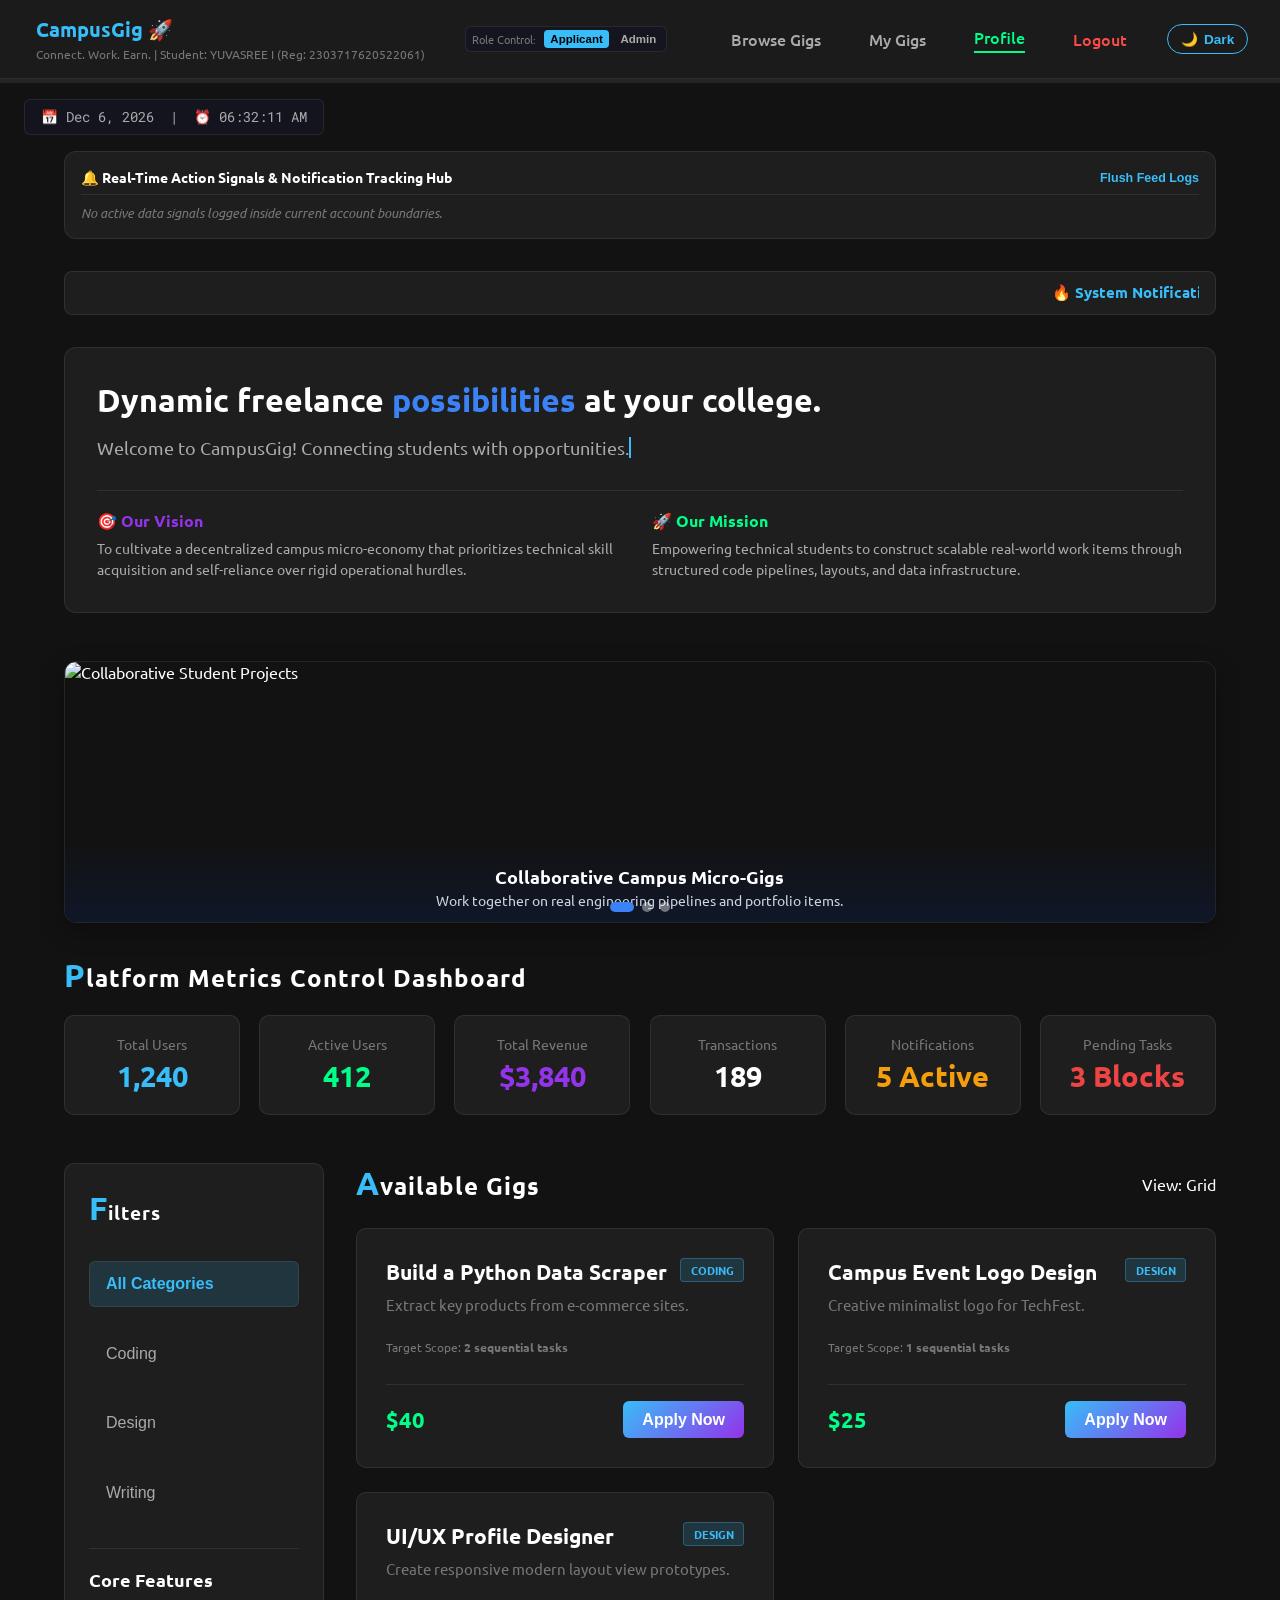
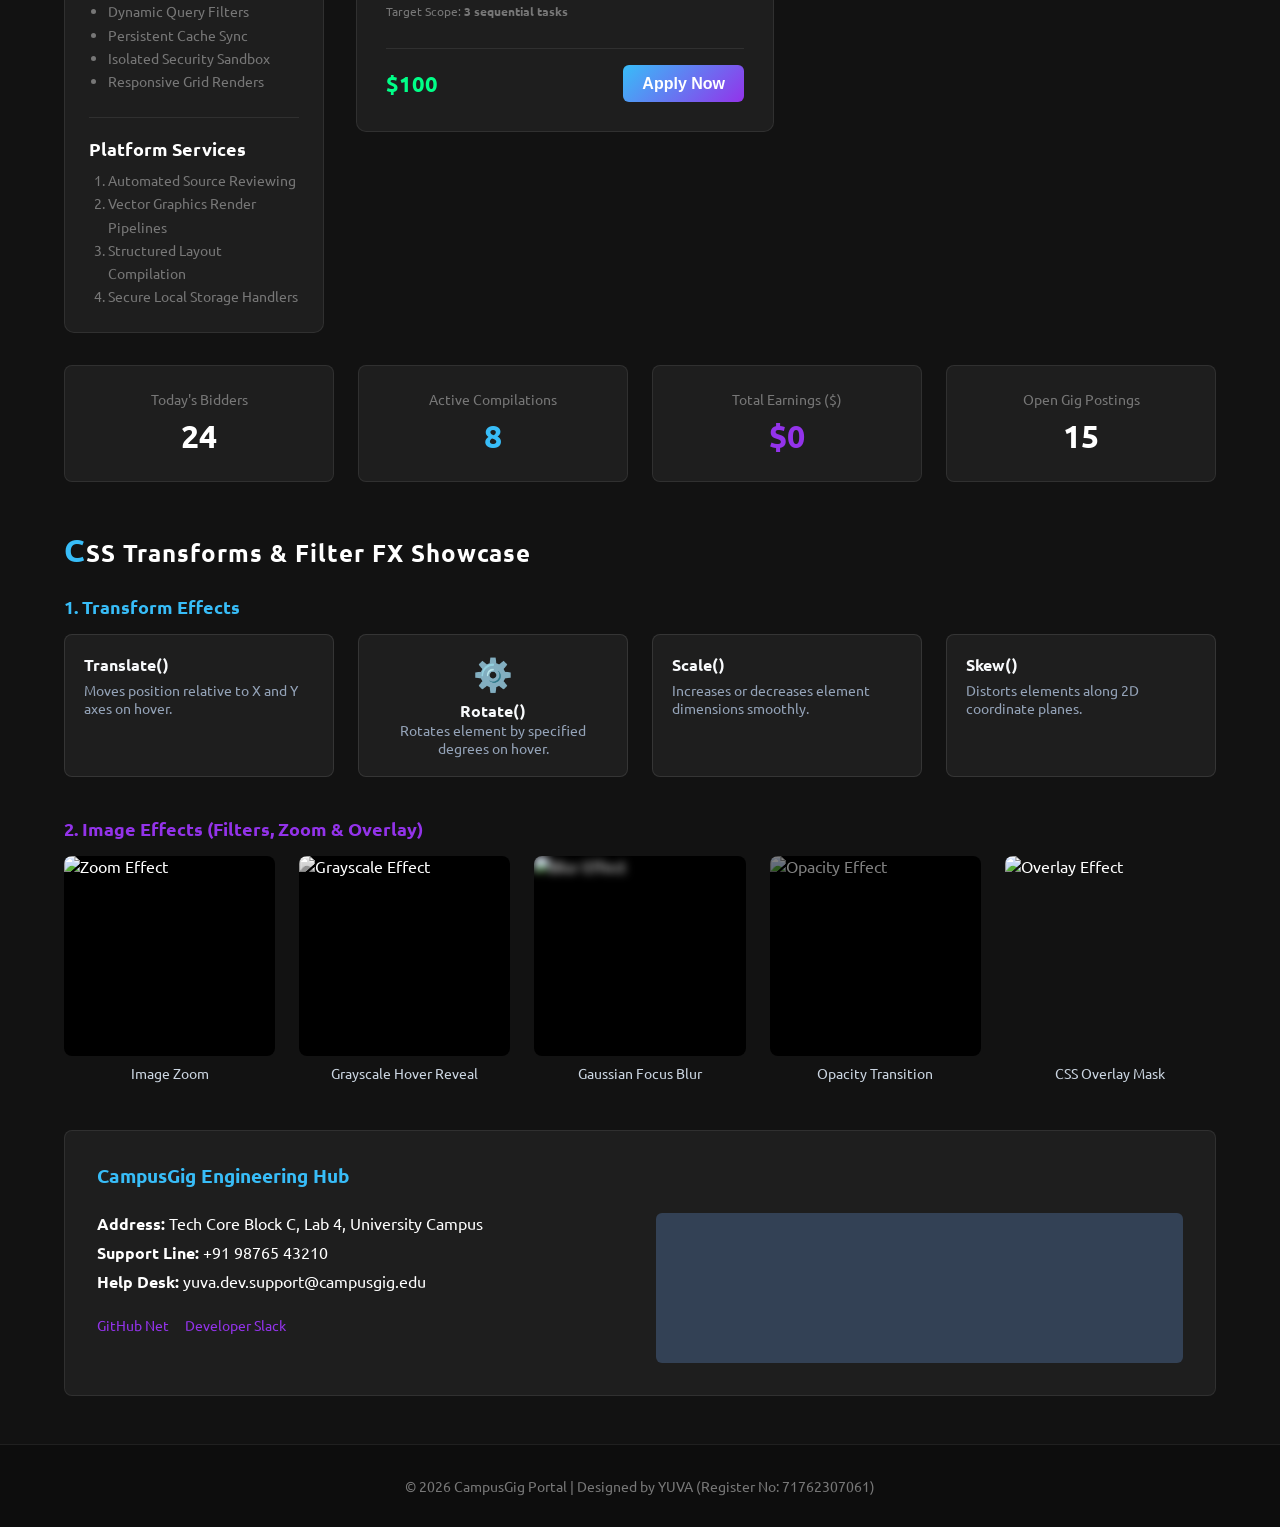
==== commit 40701818: "initail commit" ====
--- a/index.html
+++ b/index.html
@@ -464,7 +464,88 @@
                 <h3 id="counterGigs" class="counter-metric counter-number" data-target="15" style="font-size: 2rem; color: var(--text-primary, #f8fafc); margin: 0.5rem 0 0 0;">0</h3>
             </div>
         </section>
-
+<!-- CSS TRANSFORMS & VISUAL EFFECTS DEMO SECTION -->
+<section style="margin: 3rem 0;">
+    <h2 style="color: var(--text-primary, #f8fafc); font-size: 1.5rem; margin-bottom: 1.5rem;">
+        CSS Transforms & Filter FX Showcase
+    </h2>
+
+    <!-- GRID 1: 2D & 3D TRANSFORMS -->
+    <h3 style="color: var(--highlight-blue, #3b82f6); font-size: 1.1rem; margin-bottom: 1rem;">1. Transform Effects</h3>
+    <div style="display: grid; grid-template-columns: repeat(auto-fit, minmax(220px, 1fr)); gap: 1.5rem; margin-bottom: 2.5rem;">
+        
+        <!-- Translate Card -->
+        <div class="fx-translate" style="background: var(--card-bg, #1e293b); padding: 1.2rem; border-radius: 8px; border: 1px solid rgba(255,255,255,0.1);">
+            <h4 style="margin-bottom: 0.4rem; color: #f8fafc;">Translate()</h4>
+            <p style="font-size: 0.85rem; color: #94a3b8;">Moves position relative to X and Y axes on hover.</p>
+        </div>
+
+        <!-- Rotate Icon Card -->
+        <div style="background: var(--card-bg, #1e293b); padding: 1.2rem; border-radius: 8px; border: 1px solid rgba(255,255,255,0.1); text-align: center;">
+            <span class="fx-rotate" style="font-size: 2rem; cursor: pointer;">⚙️</span>
+            <h4 style="margin-top: 0.4rem; color: #f8fafc;">Rotate()</h4>
+            <p style="font-size: 0.85rem; color: #94a3b8;">Rotates element by specified degrees on hover.</p>
+        </div>
+
+        <!-- Scale Card -->
+        <div class="fx-scale" style="background: var(--card-bg, #1e293b); padding: 1.2rem; border-radius: 8px; border: 1px solid rgba(255,255,255,0.1);">
+            <h4 style="margin-bottom: 0.4rem; color: #f8fafc;">Scale()</h4>
+            <p style="font-size: 0.85rem; color: #94a3b8;">Increases or decreases element dimensions smoothly.</p>
+        </div>
+
+        <!-- Skew Badge Card -->
+        <div class="fx-skew" style="background: var(--card-bg, #1e293b); padding: 1.2rem; border-radius: 8px; border: 1px solid rgba(255,255,255,0.1);">
+            <h4 style="margin-bottom: 0.4rem; color: #f8fafc;">Skew()</h4>
+            <p style="font-size: 0.85rem; color: #94a3b8;">Distorts elements along 2D coordinate planes.</p>
+        </div>
+    </div>
+
+    <!-- GRID 2: CSS VISUAL IMAGE EFFECTS -->
+    <h3 style="color: var(--highlight-purple, #a855f7); font-size: 1.1rem; margin-bottom: 1rem;">2. Image Effects (Filters, Zoom & Overlay)</h3>
+    <div style="display: grid; grid-template-columns: repeat(auto-fit, minmax(200px, 1fr)); gap: 1.5rem;">
+        
+        <!-- Zoom Effect -->
+        <div>
+            <div class="fx-img-container">
+                <img class="fx-img fx-img-zoom" src="https://images.unsplash.com/photo-1522071820081-009f0129c71c?auto=format&fit=crop&w=400&q=80" alt="Zoom Effect">
+            </div>
+            <p style="text-align: center; margin-top: 0.5rem; font-size: 0.85rem; color: #cbd5e1;">Image Zoom</p>
+        </div>
+
+        <!-- Grayscale Effect -->
+        <div>
+            <div class="fx-img-container">
+                <img class="fx-img fx-img-grayscale" src="https://images.unsplash.com/photo-1531482615713-2afd69097998?auto=format&fit=crop&w=400&q=80" alt="Grayscale Effect">
+            </div>
+            <p style="text-align: center; margin-top: 0.5rem; font-size: 0.85rem; color: #cbd5e1;">Grayscale Hover Reveal</p>
+        </div>
+
+        <!-- Blur Effect -->
+        <div>
+            <div class="fx-img-container">
+                <img class="fx-img fx-img-blur" src="https://images.unsplash.com/photo-1517245386807-bb43f82c33c4?auto=format&fit=crop&w=400&q=80" alt="Blur Effect">
+            </div>
+            <p style="text-align: center; margin-top: 0.5rem; font-size: 0.85rem; color: #cbd5e1;">Gaussian Focus Blur</p>
+        </div>
+
+        <!-- Opacity Effect -->
+        <div>
+            <div class="fx-img-container">
+                <img class="fx-img fx-img-opacity" src="https://images.unsplash.com/photo-1522071820081-009f0129c71c?auto=format&fit=crop&w=400&q=80" alt="Opacity Effect">
+            </div>
+            <p style="text-align: center; margin-top: 0.5rem; font-size: 0.85rem; color: #cbd5e1;">Opacity Transition</p>
+        </div>
+
+        <!-- Hover Overlay Effect -->
+        <div>
+            <div class="fx-overlay-wrapper">
+                <img class="fx-img" src="https://images.unsplash.com/photo-1531482615713-2afd69097998?auto=format&fit=crop&w=400&q=80" alt="Overlay Effect">
+            </div>
+            <p style="text-align: center; margin-top: 0.5rem; font-size: 0.85rem; color: #cbd5e1;">CSS Overlay Mask</p>
+        </div>
+
+    </div>
+</section>
         <section class="contact-section" style="margin-top: 3rem; padding: 2rem; background: var(--card-bg, #1e293b); border: 1px solid var(--border-color, rgba(255,255,255,0.1)); border-radius: 8px;">
             <h3 style="color: var(--highlight-blue, #3b82f6); margin-bottom: 1.5rem;">CampusGig Engineering Hub</h3>
             <div style="display: grid; grid-template-columns: repeat(auto-fit, minmax(280px, 1fr)); gap: 2rem;">
--- a/style.css
+++ b/style.css
@@ -271,7 +271,132 @@
     box-shadow: 0 12px 25px rgba(0, 0, 0, 0.15), 0 4px 10px rgba(56, 189, 248, 0.1);
     border-color: var(--highlight-blue);
 }
-
+/* ==========================================================================
+   CSS 2D/3D TRANSFORMS DEMONSTRATIONS
+   ========================================================================== */
+
+/* 1. Translate Effect (Card hover shifting up and right) */
+.fx-translate {
+    transition: transform 0.3s cubic-bezier(0.4, 0, 0.2, 1);
+}
+.fx-translate:hover {
+    transform: translate(10px, -8px);
+}
+
+/* 2. Rotate Effect (Icon rotational spin) */
+.fx-rotate {
+    display: inline-block;
+    transition: transform 0.4s ease;
+}
+.fx-rotate:hover {
+    transform: rotate(45deg);
+}
+
+/* 3. Scale Effect (Card / Icon scaling expansion) */
+.fx-scale {
+    transition: transform 0.3s ease;
+}
+.fx-scale:hover {
+    transform: scale(1.08);
+}
+
+/* 4. Skew Effect (Geometric slant on badges/icons) */
+.fx-skew {
+    transition: transform 0.3s ease;
+}
+.fx-skew:hover {
+    transform: skewX(-12deg) skewY(-2deg);
+}
+
+/* Combined Transform Showcase: 3D Flip Card Effect */
+.card-3d-wrapper {
+    perspective: 1000px;
+}
+.card-3d-inner {
+    transition: transform 0.6s;
+    transform-style: preserve-3d;
+}
+.card-3d-wrapper:hover .card-3d-inner {
+    transform: rotateY(180deg) scale(1.02);
+}
+
+
+/* ==========================================================================
+   CSS-ONLY IMAGE & VISUAL EFFECTS
+   ========================================================================== */
+
+/* Wrapper to isolate image bounds for Zoom/Overlay */
+.fx-img-container {
+    position: relative;
+    overflow: hidden;
+    border-radius: 8px;
+    background: #000;
+}
+
+/* Base Image Styling for Visual Effects */
+.fx-img {
+    width: 100%;
+    height: 200px;
+    object-fit: cover;
+    display: block;
+    transition: filter 0.4s ease, opacity 0.4s ease, transform 0.4s ease;
+}
+
+/* 1. CSS Image Zoom Effect */
+.fx-img-zoom:hover {
+    transform: scale(1.15);
+}
+
+/* 2. CSS Grayscale Transition Effect */
+.fx-img-grayscale {
+    filter: grayscale(100%);
+}
+.fx-img-grayscale:hover {
+    filter: grayscale(0%);
+}
+
+/* 3. CSS Gaussian Blur Effect */
+.fx-img-blur {
+    filter: blur(4px);
+}
+.fx-img-blur:hover {
+    filter: blur(0px);
+}
+
+/* 4. CSS Opacity Fade Effect */
+.fx-img-opacity {
+    opacity: 0.5;
+}
+.fx-img-opacity:hover {
+    opacity: 1;
+}
+
+/* 5. CSS Pure Overlay Effect (Gradient / Color Tint Reveal) */
+.fx-overlay-wrapper {
+    position: relative;
+    overflow: hidden;
+    border-radius: 8px;
+}
+
+.fx-overlay-wrapper::after {
+    content: "View Micro-Gig Details";
+    position: absolute;
+    inset: 0;
+    background: rgba(59, 130, 246, 0.85); /* Accent color overlay */
+    color: #ffffff;
+    display: flex;
+    align-items: center;
+    justify-content: center;
+    font-weight: 700;
+    font-size: 1rem;
+    opacity: 0;
+    transition: opacity 0.3s ease;
+    cursor: pointer;
+}
+
+.fx-overlay-wrapper:hover::after {
+    opacity: 1;
+}
 .gig_card h3 {
     font-size: 1.3rem;
     color: var(--text-primary);
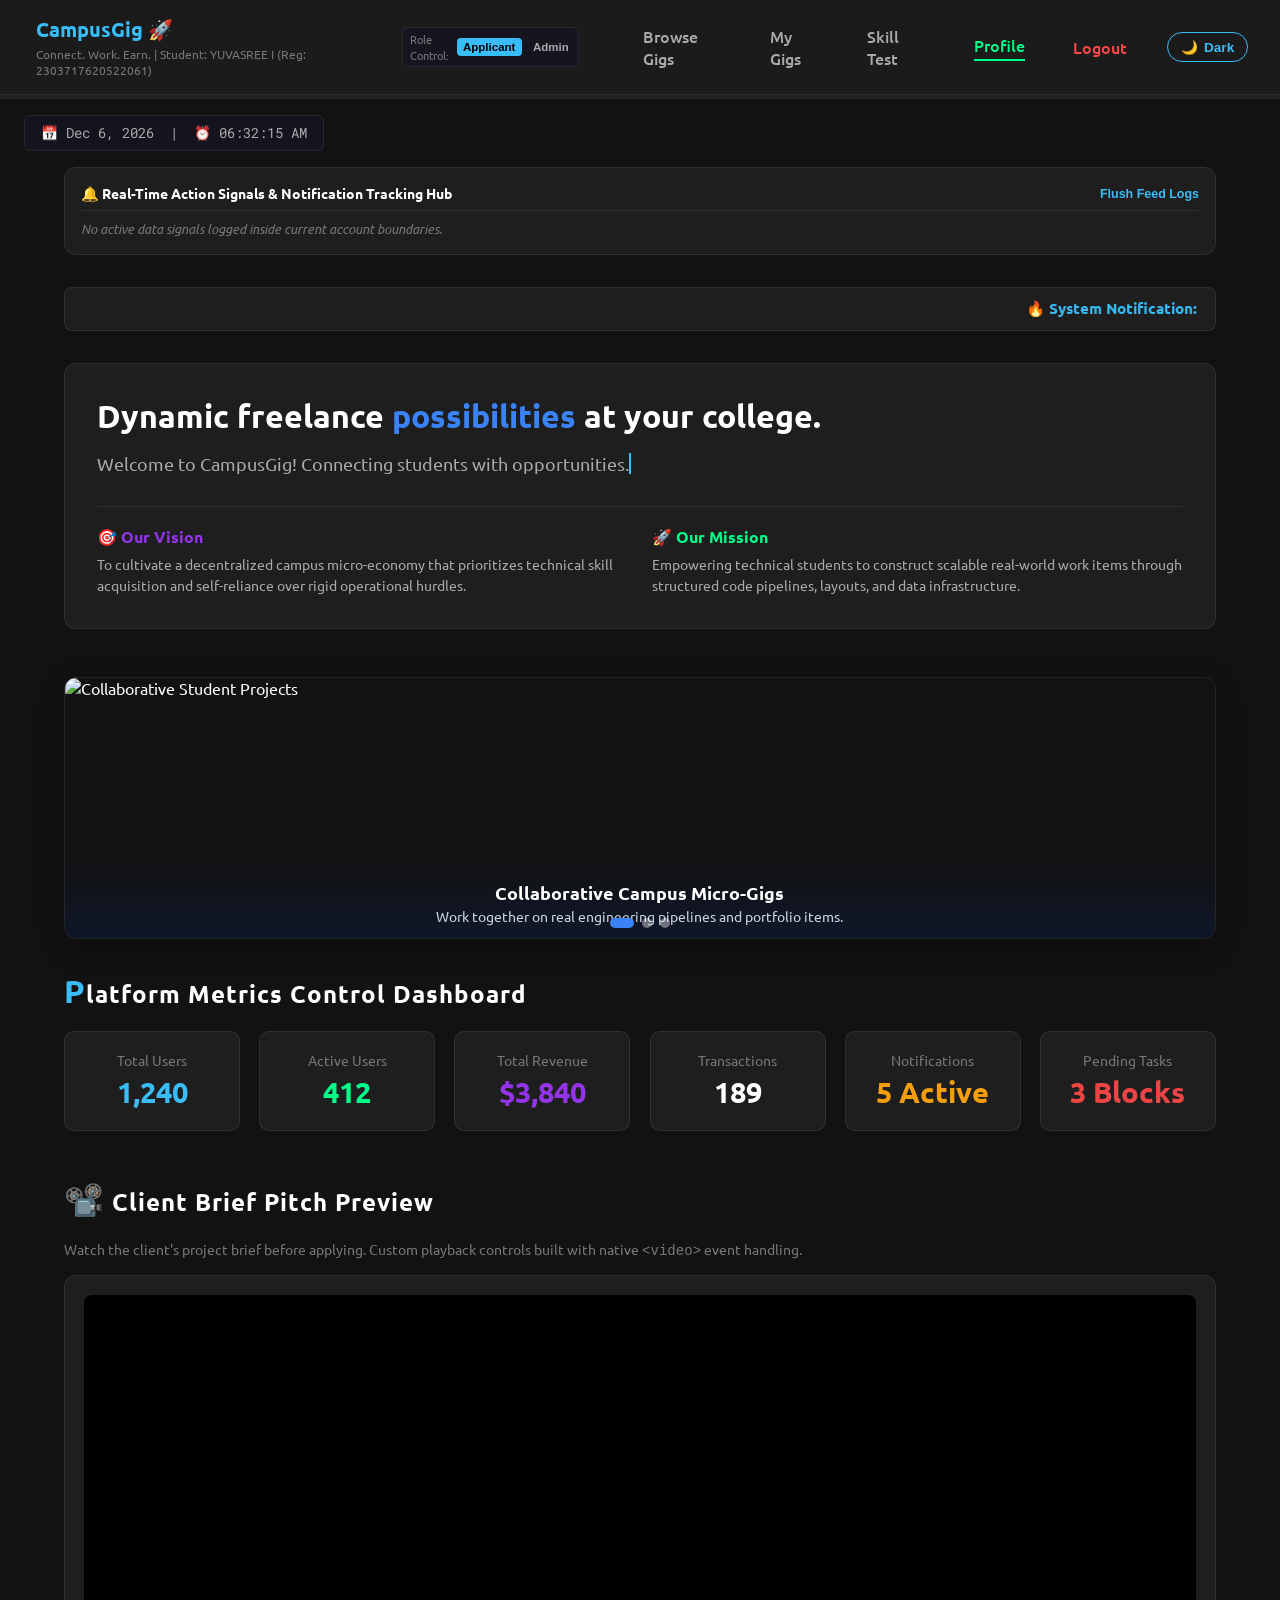
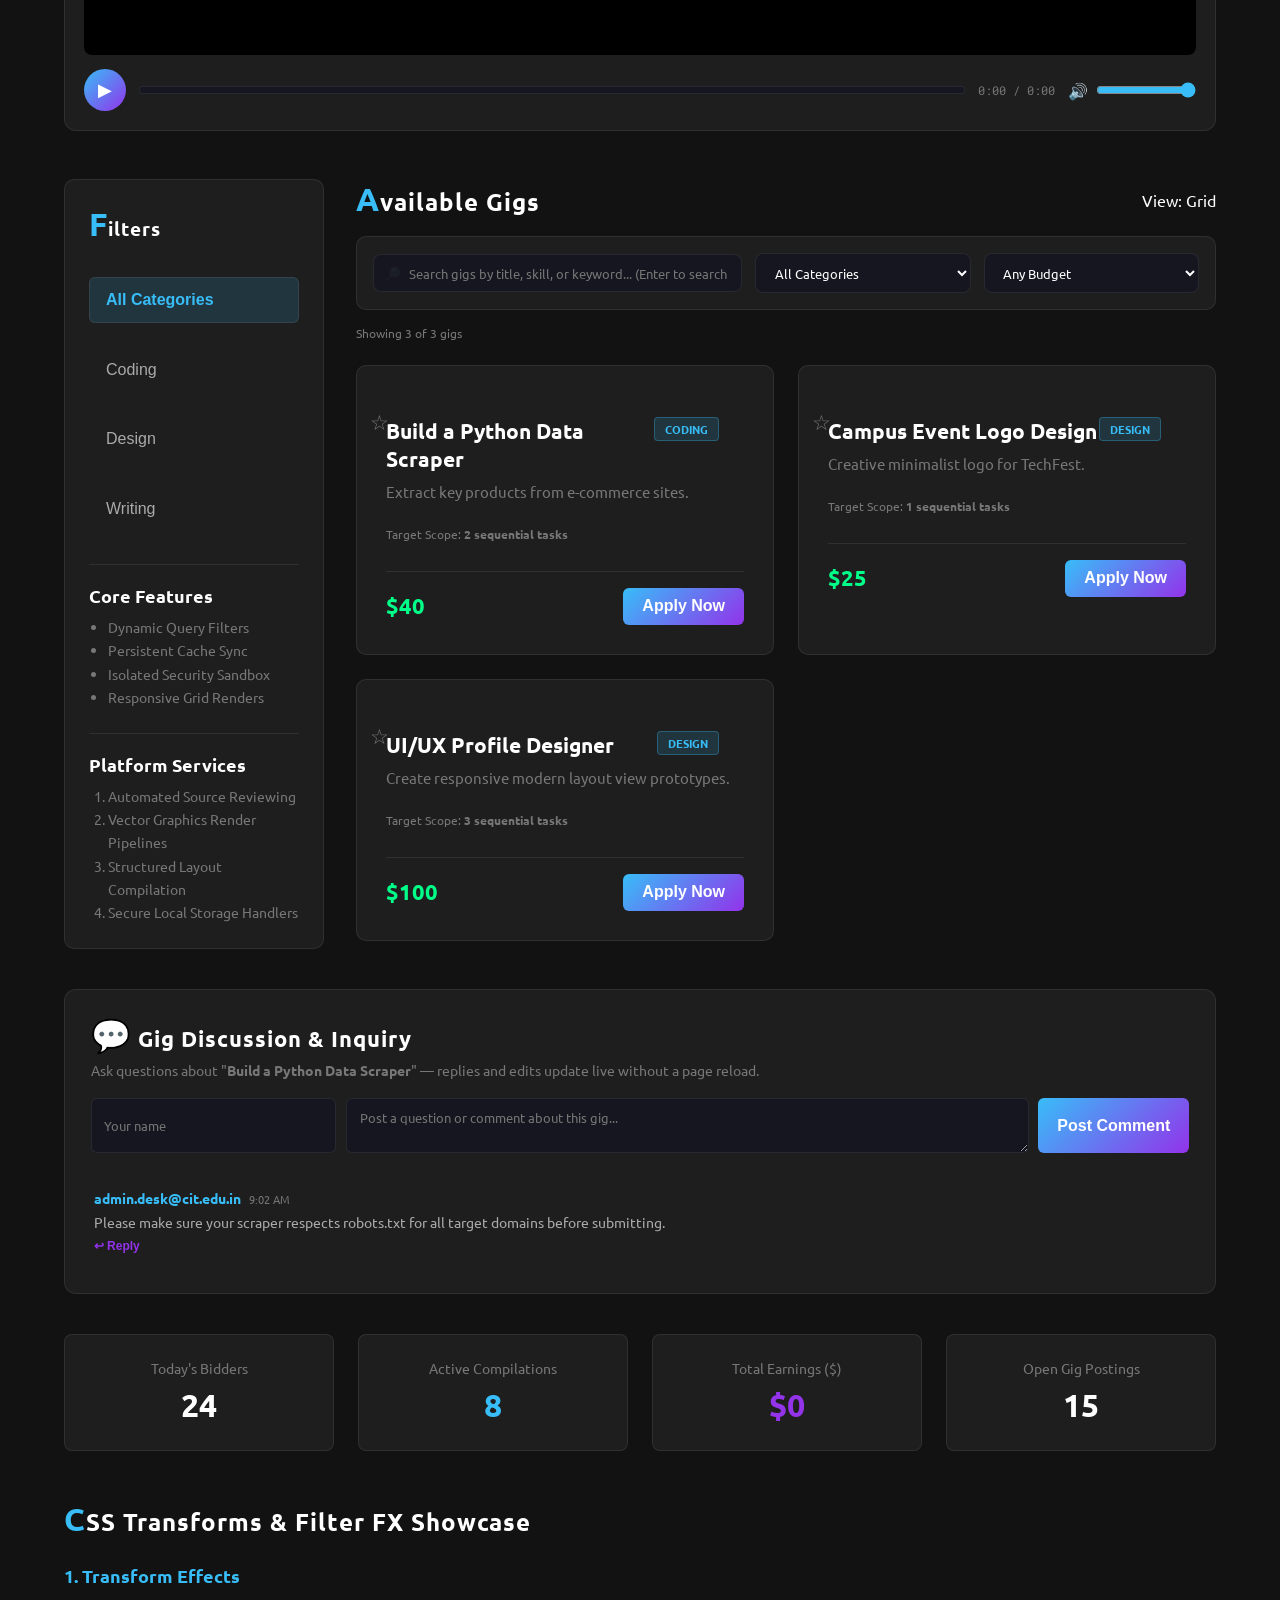
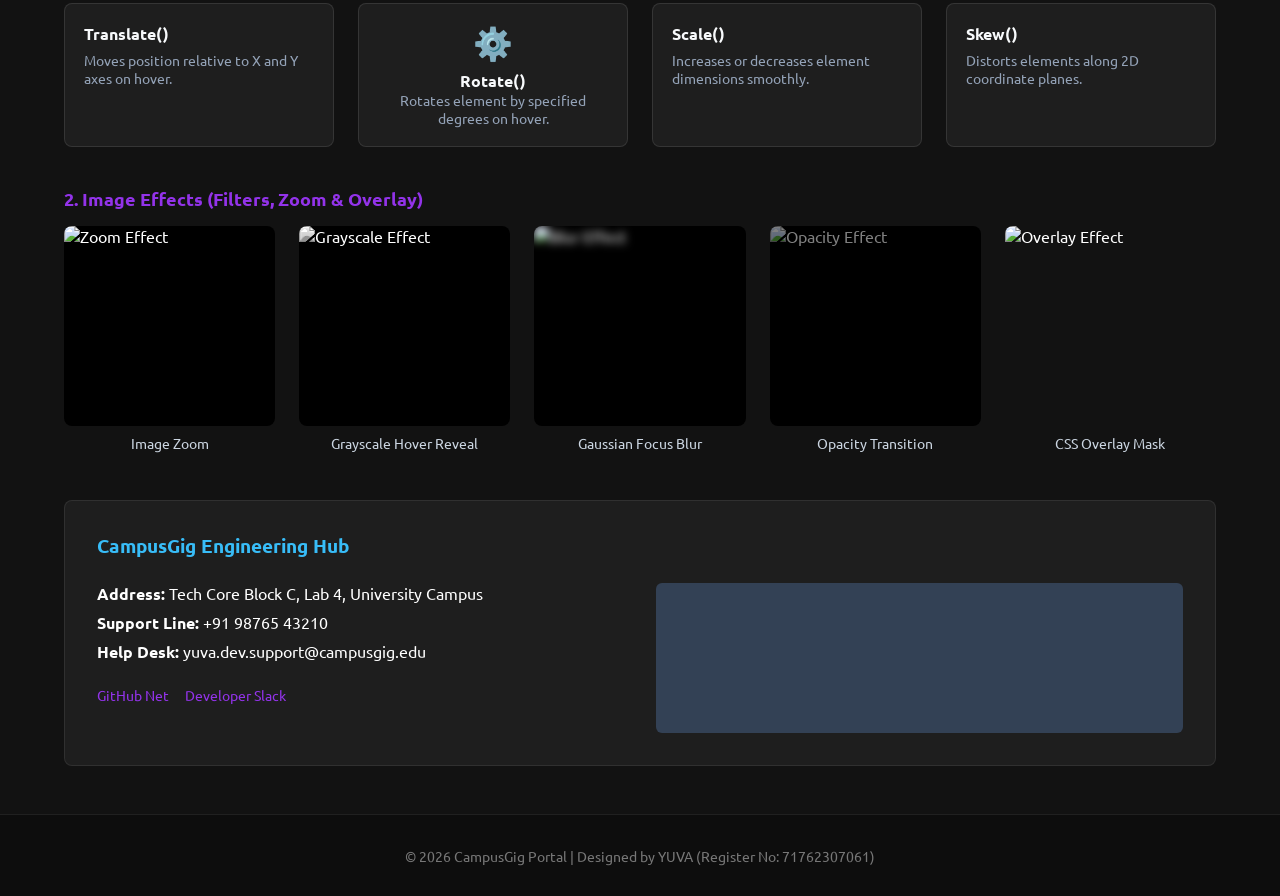
==== commit 6f0b27b5: "javascript" ====
--- a/index.html
+++ b/index.html
@@ -275,9 +275,10 @@
             </span>
         </div>
         <nav class="nav-links" style="display: flex; align-items: center; gap: 1rem;">
-            <a href="index.html" id="navBrowse">Browse Gigs</a>
+            <a href="index.html" id="navBrowse">Browse Gigs <span id="appliedGigsCounterBadge" class="applied-counter-badge" style="display:none;">0</span></a>
             <a href="my-gigs.html" id="navMyGigs">My Gigs</a>
             <a href="post-job.html" id="navPost">Post Job</a>
+            <a href="skill-test.html" id="navSkillTest">Skill Test</a>
             <a href="profile.html" id="navProfile" class="active_page">Profile</a>
             <a href="#" onclick="processLogout()" style="color: #ff4a4a !important;" data-tooltip="Destroy session keys and exit safely">Logout</a>
             
@@ -388,6 +389,29 @@
             </div>
         </section>
 
+        <!-- CLIENT BRIEF PITCH / VIDEO PLAYER -->
+        <section id="clientBriefSection" style="margin-bottom: 3rem;">
+            <h2 style="margin-bottom: 1.2rem; color: var(--text-primary, #f8fafc); font-size: 1.5rem;">📽️ Client Brief Pitch Preview</h2>
+            <p style="color: var(--text-muted); font-size: 0.88rem; margin-bottom: 1rem;">Watch the client's project brief before applying. Custom playback controls built with native <code>&lt;video&gt;</code> event handling.</p>
+            <div class="media-player-wrapper">
+                <video id="briefVideoPlayer" class="media-player-video" preload="metadata" poster="https://images.unsplash.com/photo-1522071820081-009f0129c71c?auto=format&fit=crop&w=900&q=80">
+                    <source src="https://interactive-examples.mdn.mozilla.net/media/cc0-videos/flower.mp4" type="video/mp4">
+                    Your browser does not support the video tag.
+                </video>
+                <div class="media-player-controls">
+                    <button id="mediaPlayPauseBtn" class="media-play-btn" aria-label="Play or pause the client brief video" data-tooltip="Toggle playback">▶</button>
+                    <div class="media-progress-track" id="mediaProgressTrack" data-tooltip="Click anywhere to seek">
+                        <div class="media-progress-fill" id="mediaProgressFill"></div>
+                    </div>
+                    <span class="media-time-label" id="mediaTimeLabel">0:00 / 0:00</span>
+                    <div class="media-volume-row">
+                        <span aria-hidden="true">🔊</span>
+                        <input type="range" id="mediaVolumeSlider" min="0" max="1" step="0.05" value="1" data-tooltip="Adjust playback volume">
+                    </div>
+                </div>
+            </div>
+        </section>
+
         <div class="main_content_area" style="display: grid; grid-template-columns: 260px 1fr; gap: 2rem;">
             <aside class="sidebar_filters glassmorphism" style="padding: 1.5rem; background: var(--card-bg, #1e293b); border: 1px solid var(--border-color, rgba(255,255,255,0.1)); border-radius: 10px;">
                 <h2 style="font-size: 1.2rem; margin-bottom: 1rem;">Filters</h2>
@@ -424,6 +448,26 @@
                     <h2>Available Gigs</h2>
                     <span class="view_options">View: Grid</span>
                 </div>
+
+                <!-- GIG SEARCH & CATEGORY FILTER BAR -->
+                <div class="gig-search-bar">
+                    <div class="gig-search-input-wrap">
+                        <input type="text" id="gigSearchInput" placeholder="Search gigs by title, skill, or keyword... (Enter to search)" data-tooltip="Type to filter results live, or press Enter to execute an explicit search">
+                    </div>
+                    <select id="gigCategorySelect" data-tooltip="Filter gigs by domain category">
+                        <option value="All">All Categories</option>
+                        <option value="Coding">Coding</option>
+                        <option value="Design">Design</option>
+                        <option value="Writing">Writing</option>
+                    </select>
+                    <select id="gigBudgetSelect" data-tooltip="Filter gigs by payout budget range">
+                        <option value="All">Any Budget</option>
+                        <option value="under50">Under $50</option>
+                        <option value="50to150">$50 - $150</option>
+                        <option value="over150">$150+</option>
+                    </select>
+                </div>
+                <div class="gig-search-result-count" id="gigSearchResultCount"></div>
 
                 <div class="gig_grid" id="liveFeedContainer" style="display: grid; grid-template-columns: repeat(auto-fit, minmax(280px, 1fr)); gap: 1.5rem;">
                     <div class="gig_card anim-card-hover" style="background: var(--card-bg, #1e293b); border: 1px solid var(--border-color, rgba(255,255,255,0.1)); padding: 1.5rem; border-radius: 10px;">
@@ -442,6 +486,20 @@
             </section>
         </div>
 
+        <!-- GIG DISCUSSION & INQUIRY SECTION -->
+        <section class="discussion-section" id="gigDiscussionSection">
+            <h2 style="margin-bottom: 0.3rem; color: var(--text-primary, #f8fafc); font-size: 1.4rem;">💬 Gig Discussion &amp; Inquiry</h2>
+            <p style="color: var(--text-muted); font-size: 0.85rem; margin-bottom: 1.2rem;">Ask questions about "<strong>Build a Python Data Scraper</strong>" — replies and edits update live without a page reload.</p>
+
+            <form id="discussionForm" class="discussion-form">
+                <input type="text" id="discussionNameInput" class="discussion-name-input" placeholder="Your name" required>
+                <textarea id="discussionMsgInput" class="discussion-msg-input" placeholder="Post a question or comment about this gig..." required></textarea>
+                <button type="submit" class="apply_btn" id="postCommentBtn">Post Comment</button>
+            </form>
+
+            <div id="discussionThreadContainer"></div>
+        </section>
+
         <!-- ROLE-ADAPTIVE LIVE STATISTICS GRID METRICS LAYER -->
         <section class="stats-grid" id="statisticsDisplayGrid" style="display: grid; grid-template-columns: repeat(auto-fit, minmax(200px, 1fr)); gap: 1.5rem; margin: 2rem 0;">
             <div class="stats-card anim-card-hover" style="position: relative; background: var(--card-bg, #1e293b); padding: 1.5rem; border: 1px solid var(--border-color, rgba(255,255,255,0.1)); border-radius: 8px; text-align: center;" data-tooltip="Total student entries matching campus application array lengths">
--- a/style.css
+++ b/style.css
@@ -680,4 +680,473 @@
 
 .hidden {
     display: none !important;
-}+}
+
+/* ==========================================================================
+   NEW EVENT-DRIVEN FEATURES MODULE
+   Added for: Gig Catalog interactions, Media Player, Registration/Job Form,
+   Skill Assessment, Search & Filter, Discussion Board, Freelancer Dashboard
+   ========================================================================== */
+
+/* --- 1. GIG CATALOG: BOOKMARK STAR + HOVER PREVIEW OVERLAY --- */
+.gig-bookmark-star {
+    position: absolute;
+    top: 1rem;
+    right: 1rem;
+    font-size: 1.3rem;
+    cursor: pointer;
+    color: var(--text-muted);
+    transition: transform 0.2s ease, color 0.2s ease;
+    z-index: 5;
+    user-select: none;
+    line-height: 1;
+}
+.gig-bookmark-star:hover {
+    transform: scale(1.25);
+}
+.gig-bookmark-star.bookmarked {
+    color: #f59e0b;
+}
+
+.gig-hover-overlay {
+    position: absolute;
+    inset: 0;
+    background: rgba(10, 14, 24, 0.96);
+    backdrop-filter: blur(2px);
+    color: #f1f5f9;
+    padding: 1.4rem;
+    display: flex;
+    flex-direction: column;
+    justify-content: center;
+    gap: 0.5rem;
+    opacity: 0;
+    visibility: hidden;
+    transform: translateY(8px);
+    transition: opacity 0.25s ease, transform 0.25s ease, visibility 0.25s ease;
+    z-index: 20;
+    pointer-events: none;
+    text-align: left;
+}
+.gig_card:hover .gig-hover-overlay,
+.gig-hover-overlay.force-visible {
+    opacity: 1;
+    visibility: visible;
+    transform: translateY(0);
+}
+.gig-hover-overlay h4 {
+    color: var(--highlight-blue, #38bdf8);
+    font-size: 0.95rem;
+    margin-bottom: 0.2rem;
+}
+.gig-hover-overlay p {
+    font-size: 0.82rem;
+    color: #cbd5e1;
+    line-height: 1.5;
+    margin: 0;
+}
+.gig-hover-overlay .overlay-tag {
+    display: inline-block;
+    font-size: 0.7rem;
+    background: rgba(56, 189, 248, 0.15);
+    color: var(--highlight-blue, #38bdf8);
+    border-radius: 4px;
+    padding: 0.15rem 0.5rem;
+    margin-top: 0.4rem;
+    width: fit-content;
+}
+
+.applied-counter-badge {
+    display: inline-flex;
+    align-items: center;
+    justify-content: center;
+    min-width: 18px;
+    height: 18px;
+    padding: 0 5px;
+    border-radius: 999px;
+    background: var(--highlight-green, #00ff88);
+    color: #062b1a;
+    font-size: 0.68rem;
+    font-weight: 800;
+    margin-left: 0.3rem;
+    vertical-align: middle;
+    transform: translateY(-1px);
+}
+
+/* --- 2. CUSTOM MEDIA PLAYER (CLIENT BRIEF PITCH) --- */
+.media-player-wrapper {
+    background: var(--card-bg);
+    border: 1px solid var(--border-color);
+    border-radius: 12px;
+    padding: 1.2rem;
+    box-shadow: var(--card-shadow);
+}
+.media-player-video {
+    width: 100%;
+    border-radius: 8px;
+    background: #000;
+    display: block;
+    max-height: 360px;
+}
+.media-player-controls {
+    display: flex;
+    align-items: center;
+    gap: 0.8rem;
+    margin-top: 0.9rem;
+    flex-wrap: wrap;
+}
+.media-play-btn {
+    background: linear-gradient(135deg, var(--highlight-blue, #38bdf8), var(--highlight-purple, #9333ea));
+    color: #fff;
+    border: none;
+    width: 42px;
+    height: 42px;
+    border-radius: 50%;
+    font-size: 1.1rem;
+    cursor: pointer;
+    display: flex;
+    align-items: center;
+    justify-content: center;
+    flex-shrink: 0;
+    transition: transform 0.2s ease;
+}
+.media-play-btn:hover { transform: scale(1.08); }
+
+.media-progress-track {
+    flex: 1;
+    min-width: 140px;
+    height: 8px;
+    background: var(--input-bg);
+    border-radius: 999px;
+    position: relative;
+    cursor: pointer;
+    overflow: hidden;
+    border: 1px solid var(--border-color);
+}
+.media-progress-fill {
+    height: 100%;
+    width: 0%;
+    background: linear-gradient(90deg, var(--highlight-blue, #38bdf8), var(--highlight-purple, #9333ea));
+    border-radius: 999px;
+    transition: width 0.1s linear;
+}
+.media-time-label {
+    font-size: 0.75rem;
+    color: var(--text-muted);
+    font-family: 'Roboto Mono', monospace;
+    white-space: nowrap;
+}
+.media-volume-row {
+    display: flex;
+    align-items: center;
+    gap: 0.5rem;
+}
+.media-volume-row input[type="range"] {
+    width: 100px;
+    accent-color: var(--highlight-blue, #38bdf8);
+}
+
+/* --- 3. AUTH / REGISTRATION FORM LIVE VALIDATION --- */
+.field-error-msg {
+    font-size: 0.75rem;
+    color: #ff4a4a;
+    display: none;
+    margin-top: 0.3rem;
+}
+.field-error-msg.visible { display: block; }
+
+.field-success-msg {
+    font-size: 0.75rem;
+    color: var(--highlight-green, #22c55e);
+    display: none;
+    margin-top: 0.3rem;
+}
+.field-success-msg.visible { display: block; }
+
+.input-invalid { border-color: #ff4a4a !important; }
+.input-valid { border-color: var(--highlight-green, #22c55e) !important; }
+
+.auth-toast-confirm {
+    background: rgba(0, 255, 136, 0.1);
+    border: 1px solid var(--highlight-green, #22c55e);
+    color: var(--highlight-green, #22c55e);
+    padding: 0.7rem 1rem;
+    border-radius: 8px;
+    font-size: 0.85rem;
+    margin-bottom: 1rem;
+    display: none;
+}
+.auth-toast-confirm.visible { display: block; }
+
+/* --- 4. SKILL ASSESSMENT / QUIZ MODULE --- */
+.quiz-shell {
+    max-width: 720px;
+    margin: 0 auto;
+    background: var(--card-bg);
+    border: 1px solid var(--border-color);
+    border-radius: 12px;
+    padding: 2rem;
+    box-shadow: var(--card-shadow);
+}
+.quiz-timer {
+    display: inline-flex;
+    align-items: center;
+    gap: 0.4rem;
+    background: var(--input-bg);
+    border: 1px solid var(--border-color);
+    padding: 0.4rem 0.9rem;
+    border-radius: 999px;
+    font-family: 'Roboto Mono', monospace;
+    font-weight: 700;
+    color: var(--highlight-blue, #38bdf8);
+}
+.quiz-timer.time-critical { color: #ff4a4a; animation: pulseGlow 1s infinite; }
+.quiz-question-card {
+    background: var(--input-bg);
+    border: 1px solid var(--border-color);
+    border-radius: 8px;
+    padding: 1.2rem;
+    margin-bottom: 1.2rem;
+}
+.quiz-question-card h4 { color: var(--text-primary); margin-bottom: 0.8rem; font-size: 0.98rem; }
+.quiz-option-label {
+    display: flex;
+    align-items: center;
+    gap: 0.6rem;
+    padding: 0.55rem 0.7rem;
+    border-radius: 6px;
+    cursor: pointer;
+    color: var(--text-secondary);
+    transition: background 0.2s ease;
+}
+.quiz-option-label:hover { background: rgba(56, 189, 248, 0.08); }
+.quiz-option-label input { width: auto !important; cursor: pointer; }
+.quiz-option-label.correct-answer { background: rgba(0,255,136,0.12); color: var(--highlight-green, #22c55e); font-weight: bold; }
+.quiz-option-label.wrong-answer { background: rgba(255,74,74,0.12); color: #ff4a4a; font-weight: bold; }
+.quiz-result-panel {
+    text-align: center;
+    padding: 1.5rem;
+    border-radius: 10px;
+    border: 1px dashed var(--highlight-blue, #38bdf8);
+    background: rgba(56, 189, 248, 0.06);
+    display: none;
+}
+.quiz-result-panel.visible { display: block; }
+.quiz-score-value { font-size: 2.4rem; font-weight: 800; color: var(--highlight-blue, #38bdf8); }
+
+/* --- 5. GIG SEARCH & CATEGORY FILTER BAR --- */
+.gig-search-bar {
+    display: flex;
+    gap: 0.8rem;
+    flex-wrap: wrap;
+    align-items: center;
+    background: var(--card-bg);
+    border: 1px solid var(--border-color);
+    padding: 1rem;
+    border-radius: 10px;
+    margin-bottom: 1.5rem;
+    box-shadow: var(--card-shadow);
+}
+.gig-search-input-wrap {
+    flex: 2;
+    min-width: 220px;
+    position: relative;
+}
+.gig-search-input-wrap input {
+    width: 100%;
+    background: var(--input-bg);
+    border: 1px solid var(--border-color);
+    color: var(--text-primary);
+    padding: 0.6rem 0.9rem 0.6rem 2.2rem;
+    border-radius: 8px;
+    font-family: inherit;
+}
+.gig-search-input-wrap::before {
+    content: "🔎";
+    position: absolute;
+    left: 0.7rem;
+    top: 50%;
+    transform: translateY(-50%);
+    font-size: 0.85rem;
+    opacity: 0.7;
+}
+.gig-search-bar select {
+    flex: 1;
+    min-width: 160px;
+    background: var(--input-bg);
+    border: 1px solid var(--border-color);
+    color: var(--text-primary);
+    padding: 0.6rem 0.9rem;
+    border-radius: 8px;
+    font-family: inherit;
+    cursor: pointer;
+}
+.gig-search-result-count {
+    font-size: 0.78rem;
+    color: var(--text-muted);
+    margin: -0.6rem 0 1rem 0;
+}
+
+/* --- 6. GIG DISCUSSION & INQUIRY SECTION --- */
+.discussion-section {
+    background: var(--card-bg);
+    border: 1px solid var(--border-color);
+    border-radius: 12px;
+    padding: 1.6rem;
+    margin: 2.5rem 0;
+    box-shadow: var(--card-shadow);
+}
+.discussion-form {
+    display: flex;
+    gap: 0.6rem;
+    margin-bottom: 1.2rem;
+    flex-wrap: wrap;
+}
+.discussion-form input[type="text"], .discussion-form textarea {
+    background: var(--input-bg);
+    border: 1px solid var(--border-color);
+    color: var(--text-primary);
+    padding: 0.6rem 0.8rem;
+    border-radius: 6px;
+    font-family: inherit;
+}
+.discussion-form .discussion-name-input { flex: 1; min-width: 150px; }
+.discussion-form .discussion-msg-input { flex: 3; min-width: 220px; resize: vertical; min-height: 42px; }
+
+.comment-thread-item {
+    border-bottom: 1px solid var(--border-color);
+    padding: 0.9rem 0.2rem;
+}
+.comment-thread-item:last-child { border-bottom: none; }
+.comment-author-line {
+    font-size: 0.85rem;
+    color: var(--highlight-blue, #38bdf8);
+    font-weight: bold;
+}
+.comment-timestamp {
+    font-size: 0.7rem;
+    color: var(--text-muted);
+    margin-left: 0.5rem;
+    font-weight: 400;
+}
+.comment-body-text {
+    font-size: 0.88rem;
+    color: var(--text-secondary);
+    margin-top: 0.3rem;
+    line-height: 1.5;
+    cursor: text;
+}
+.comment-body-text[contenteditable="true"] {
+    outline: 1px dashed var(--highlight-blue, #38bdf8);
+    background: var(--input-bg);
+    padding: 0.4rem;
+    border-radius: 4px;
+}
+.comment-actions { margin-top: 0.4rem; display: flex; gap: 1rem; }
+.comment-reply-link {
+    font-size: 0.75rem;
+    color: var(--highlight-purple, #9333ea);
+    cursor: pointer;
+    font-weight: bold;
+    background: none;
+    border: none;
+    padding: 0;
+}
+.comment-reply-link:hover { text-decoration: underline; }
+.reply-input-box {
+    margin-top: 0.6rem;
+    margin-left: 1.2rem;
+    display: none;
+    gap: 0.5rem;
+}
+.reply-input-box.visible { display: flex; }
+.reply-input-box input {
+    flex: 1;
+    background: var(--input-bg);
+    border: 1px solid var(--border-color);
+    color: var(--text-primary);
+    padding: 0.4rem 0.6rem;
+    border-radius: 6px;
+    font-family: inherit;
+    font-size: 0.82rem;
+}
+.nested-reply-item {
+    margin-left: 1.2rem;
+    padding: 0.5rem 0;
+    border-left: 2px solid var(--border-color);
+    padding-left: 0.8rem;
+    margin-top: 0.5rem;
+}
+
+/* --- 7. FREELANCER DASHBOARD & EARNINGS TRACKER --- */
+.fl-dashboard-card {
+    background: var(--card-bg);
+    border: 1px solid var(--border-color);
+    border-radius: 10px;
+    padding: 1.3rem;
+    margin-bottom: 1.2rem;
+    cursor: pointer;
+    transition: border-color 0.25s ease;
+}
+.fl-dashboard-card:hover { border-color: var(--highlight-blue, #38bdf8); }
+.fl-milestone-list {
+    max-height: 0;
+    overflow: hidden;
+    transition: max-height 0.35s ease;
+    margin-top: 0;
+}
+.fl-milestone-list.expanded {
+    max-height: 500px;
+    margin-top: 1rem;
+}
+.fl-milestone-row {
+    display: flex;
+    align-items: center;
+    gap: 0.6rem;
+    padding: 0.5rem 0;
+    border-top: 1px dashed var(--border-color);
+    font-size: 0.86rem;
+    color: var(--text-secondary);
+}
+.fl-milestone-row input[type="checkbox"] { width: auto !important; cursor: pointer; }
+.fl-milestone-row.milestone-done { color: var(--highlight-green, #22c55e); text-decoration: line-through; }
+
+.earnings-progress-wrap {
+    position: relative;
+    margin-top: 0.5rem;
+}
+.earnings-progress-track {
+    width: 100%;
+    height: 12px;
+    background: var(--input-bg);
+    border-radius: 999px;
+    overflow: hidden;
+    border: 1px solid var(--border-color);
+    cursor: pointer;
+}
+.earnings-progress-fill {
+    height: 100%;
+    background: linear-gradient(90deg, var(--highlight-green, #22c55e), var(--highlight-blue, #38bdf8));
+    transition: width 0.4s ease;
+}
+.earnings-progress-tooltip {
+    position: absolute;
+    bottom: 130%;
+    left: 0;
+    background: rgba(15, 23, 42, 0.96);
+    color: #f8fafc;
+    padding: 0.5rem 0.8rem;
+    border-radius: 6px;
+    font-size: 0.75rem;
+    white-space: nowrap;
+    opacity: 0;
+    visibility: hidden;
+    transform: translateY(4px);
+    transition: all 0.2s ease;
+    z-index: 40;
+    border: 1px solid rgba(255,255,255,0.1);
+}
+.earnings-progress-tooltip.visible {
+    opacity: 1;
+    visibility: visible;
+    transform: translateY(0);
+}
